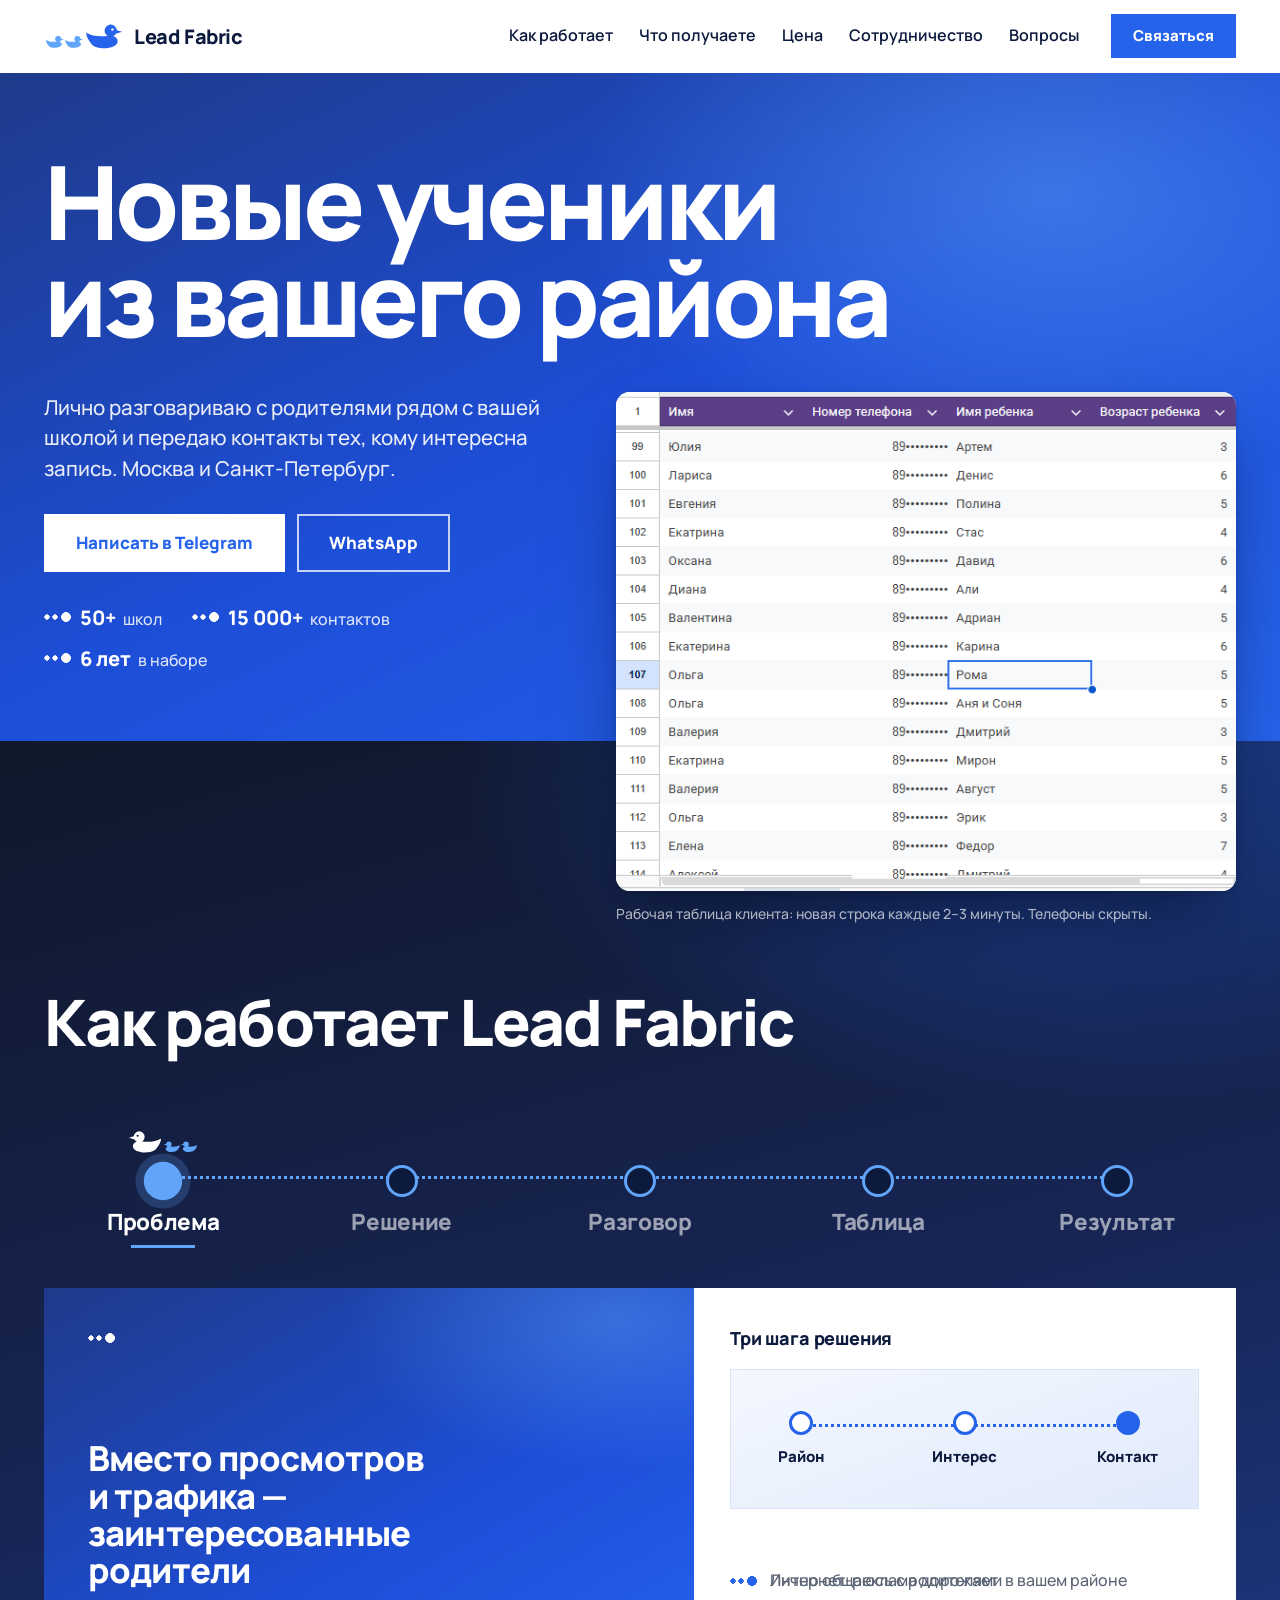
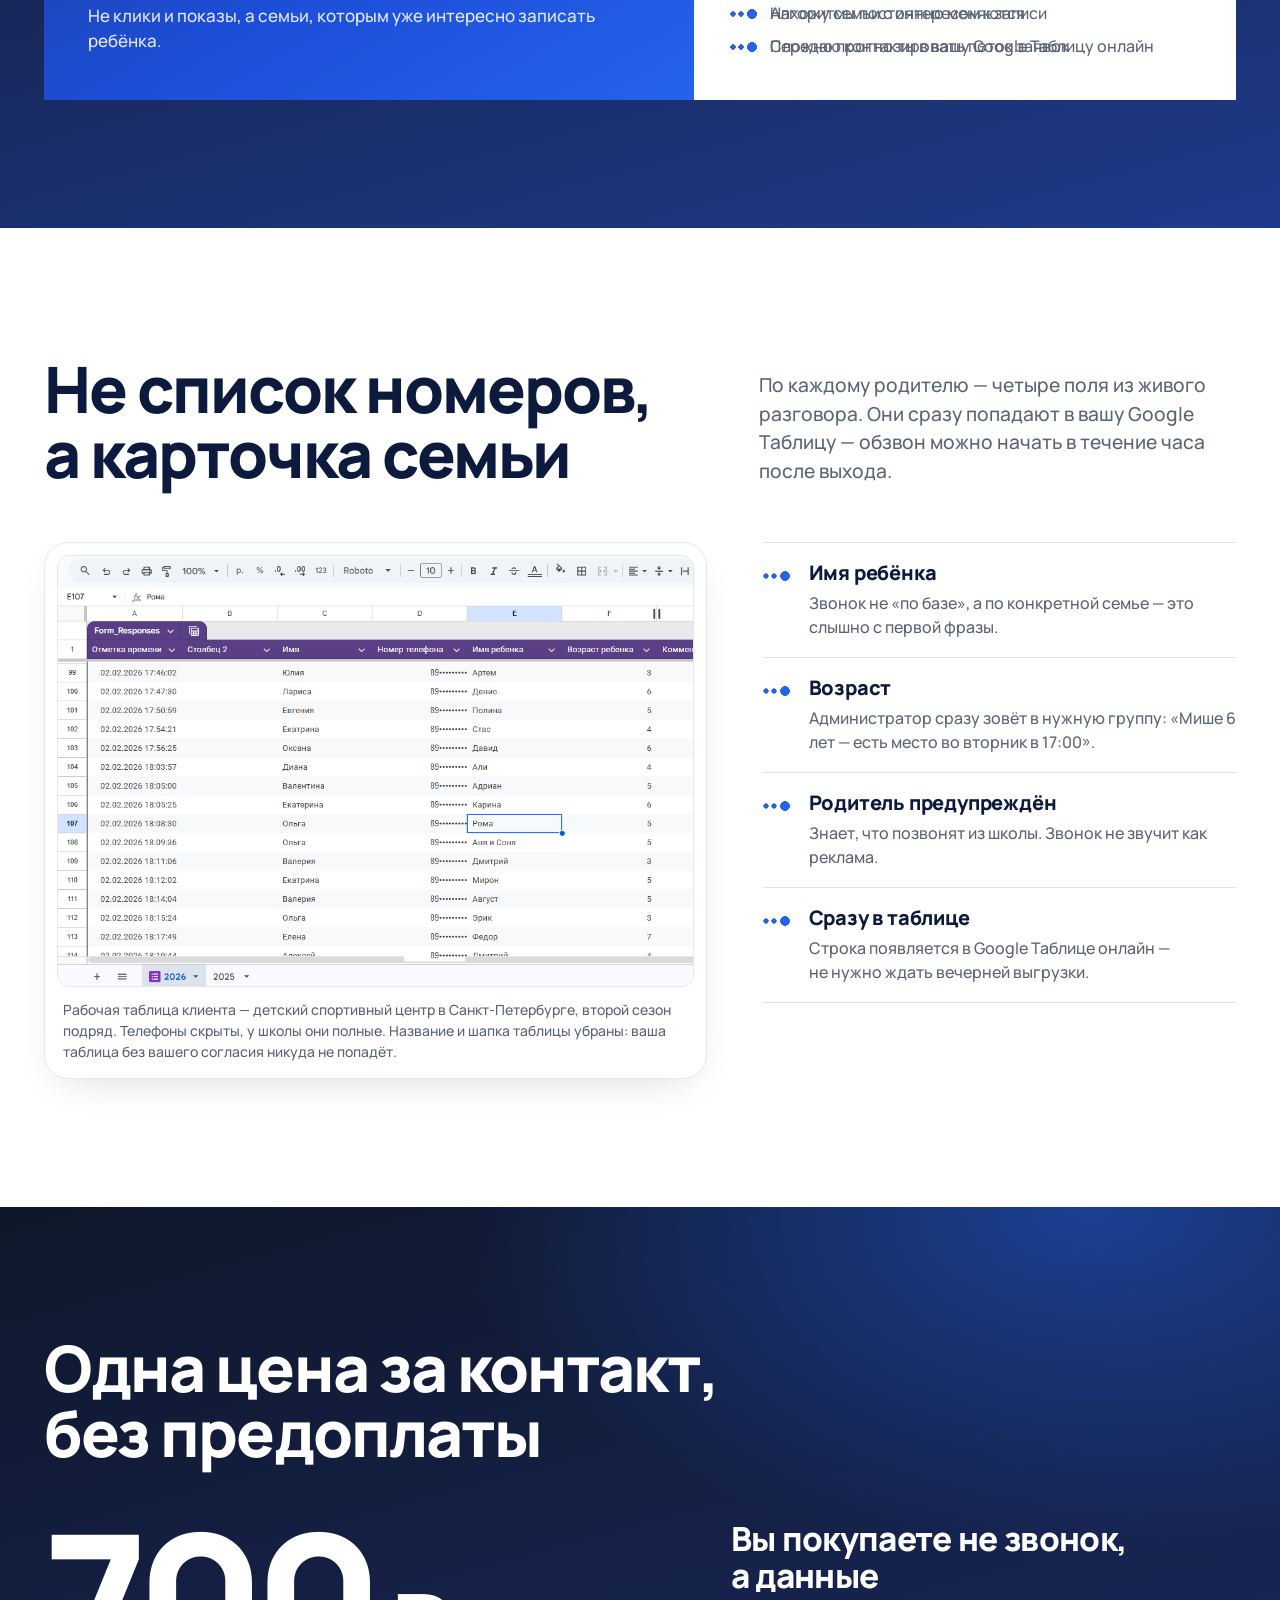
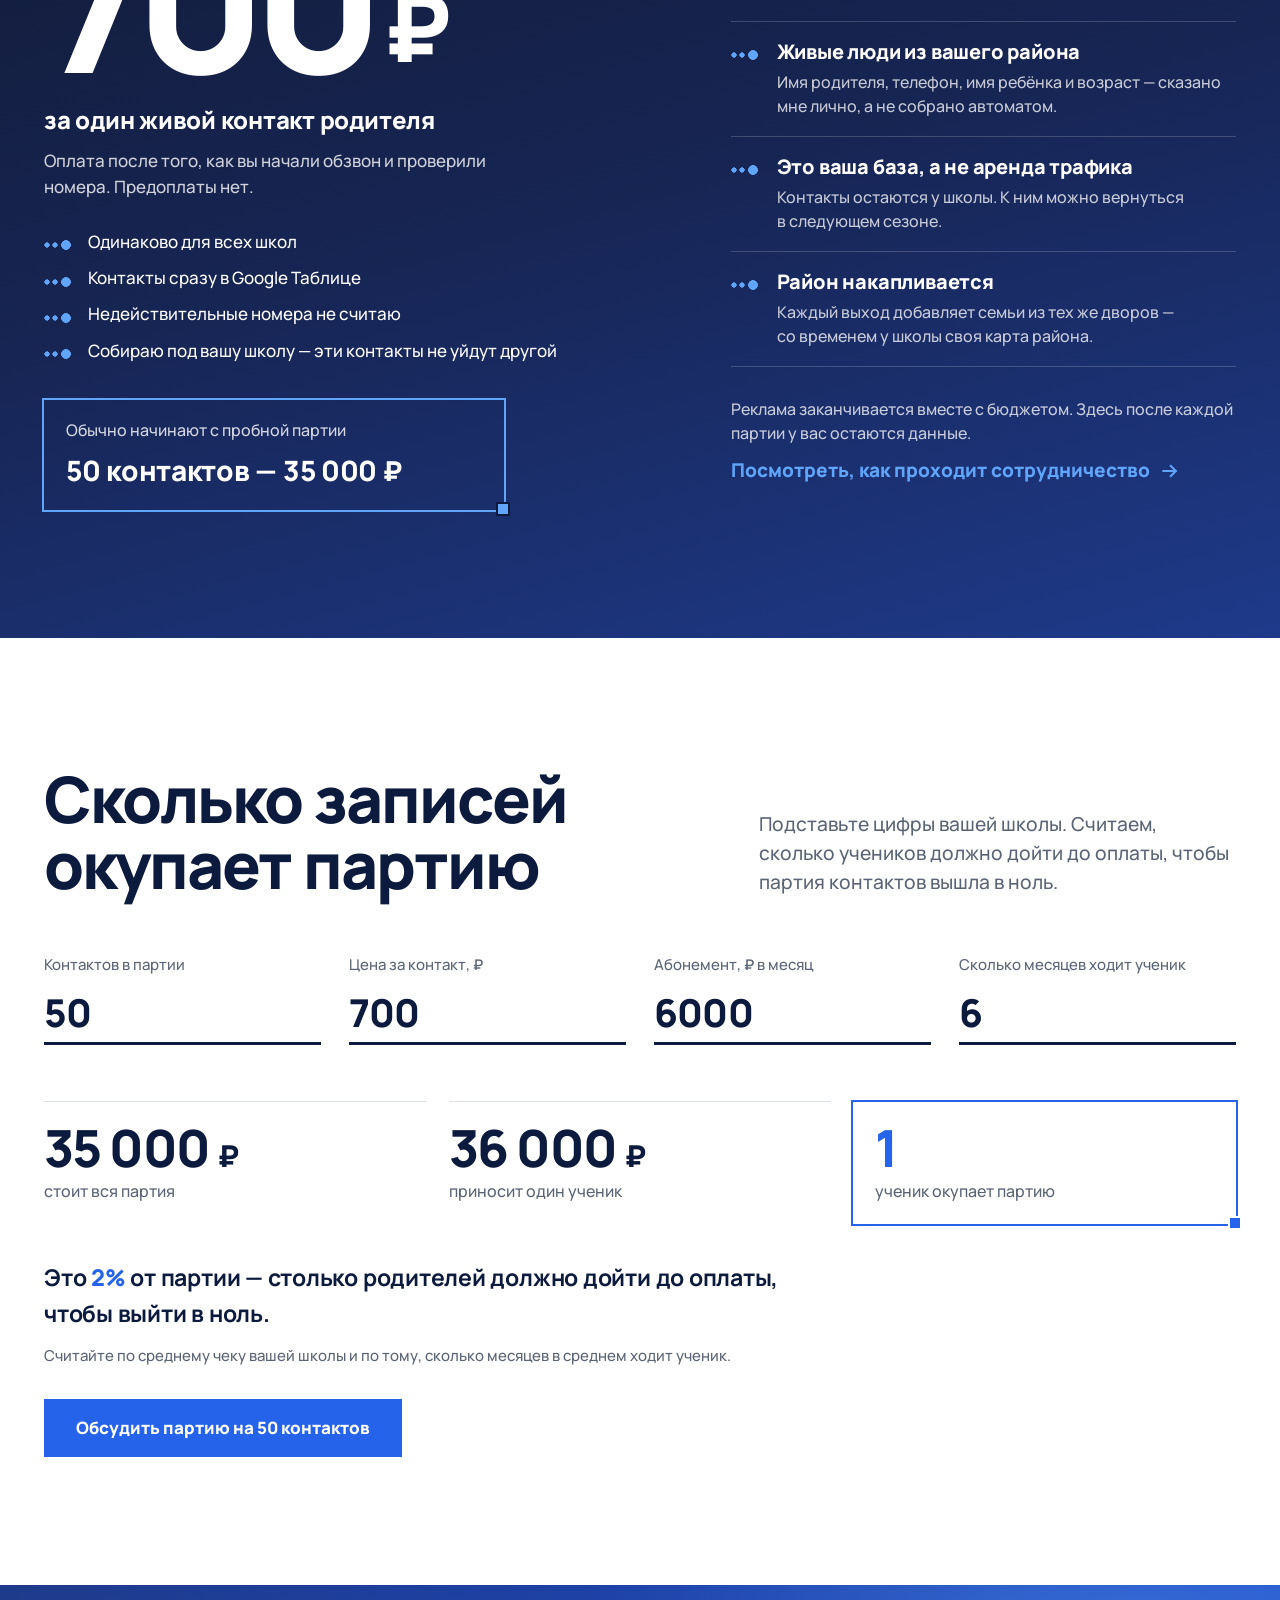
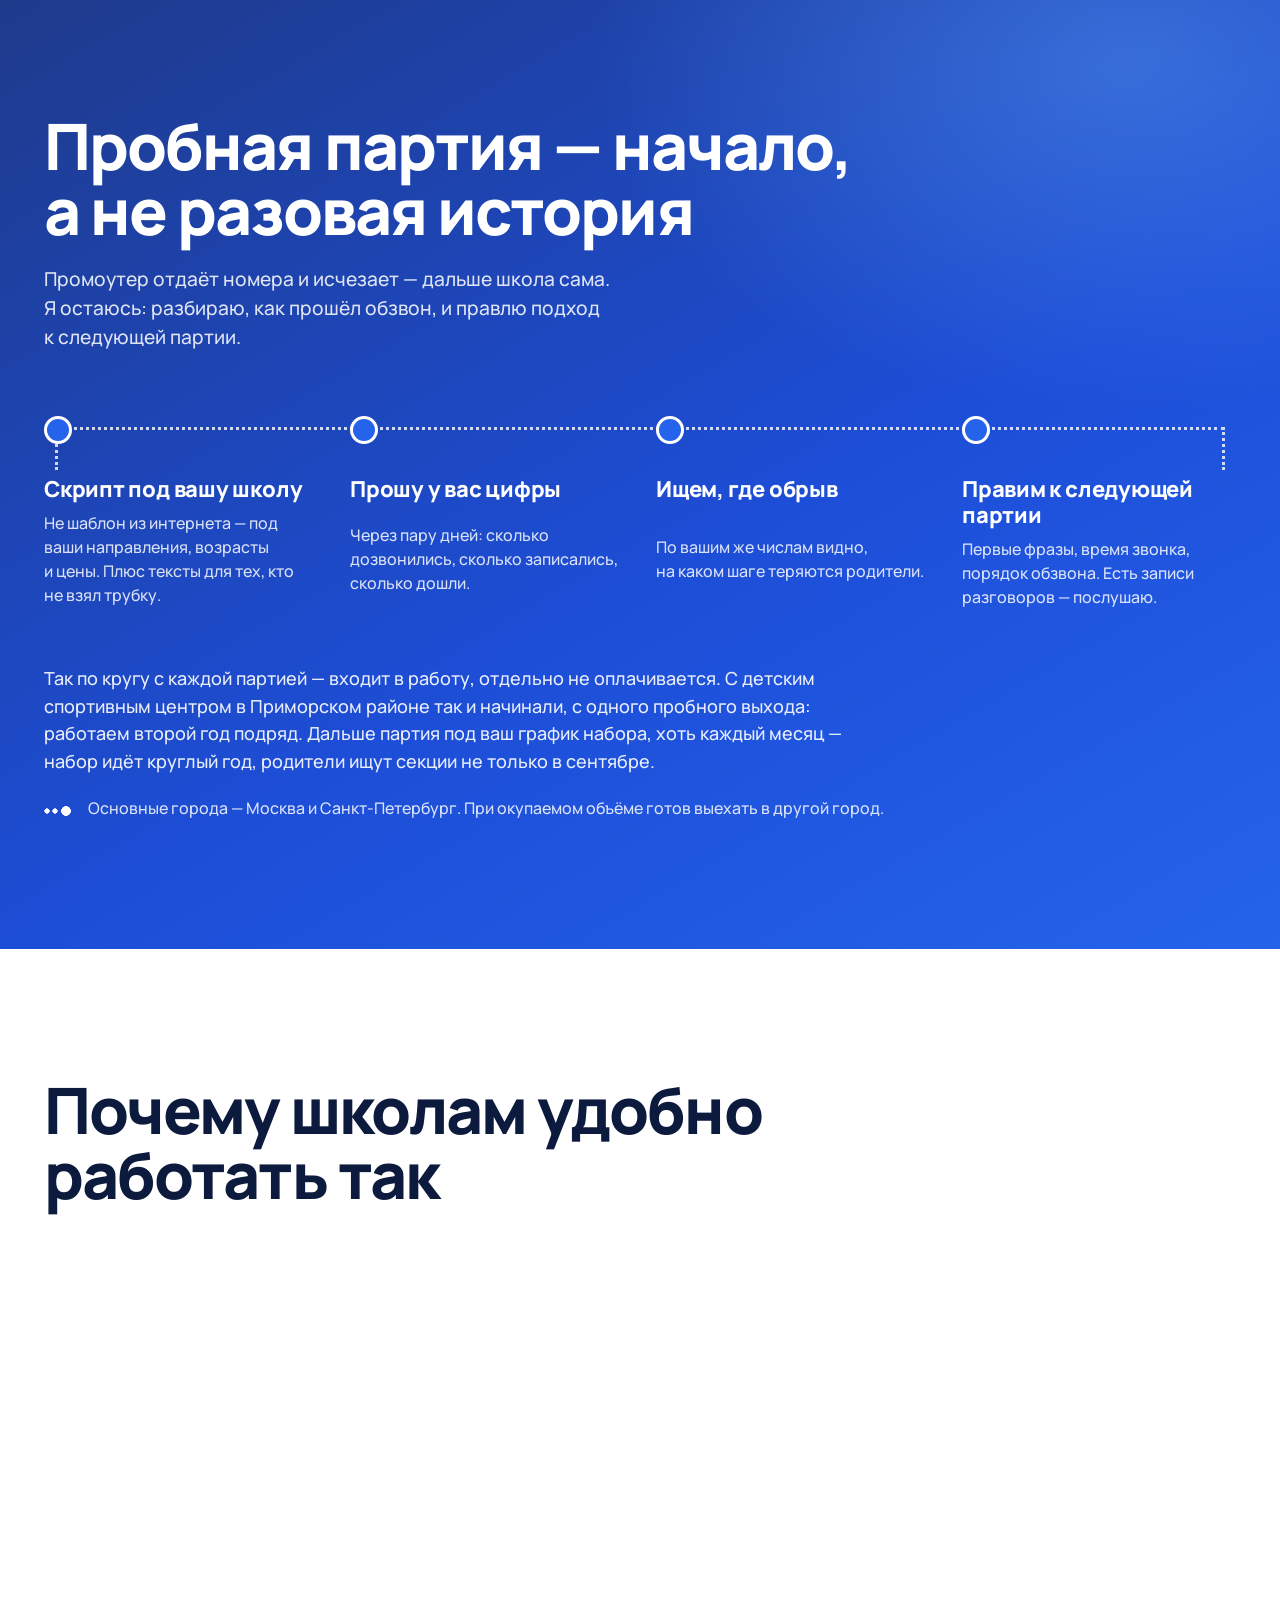
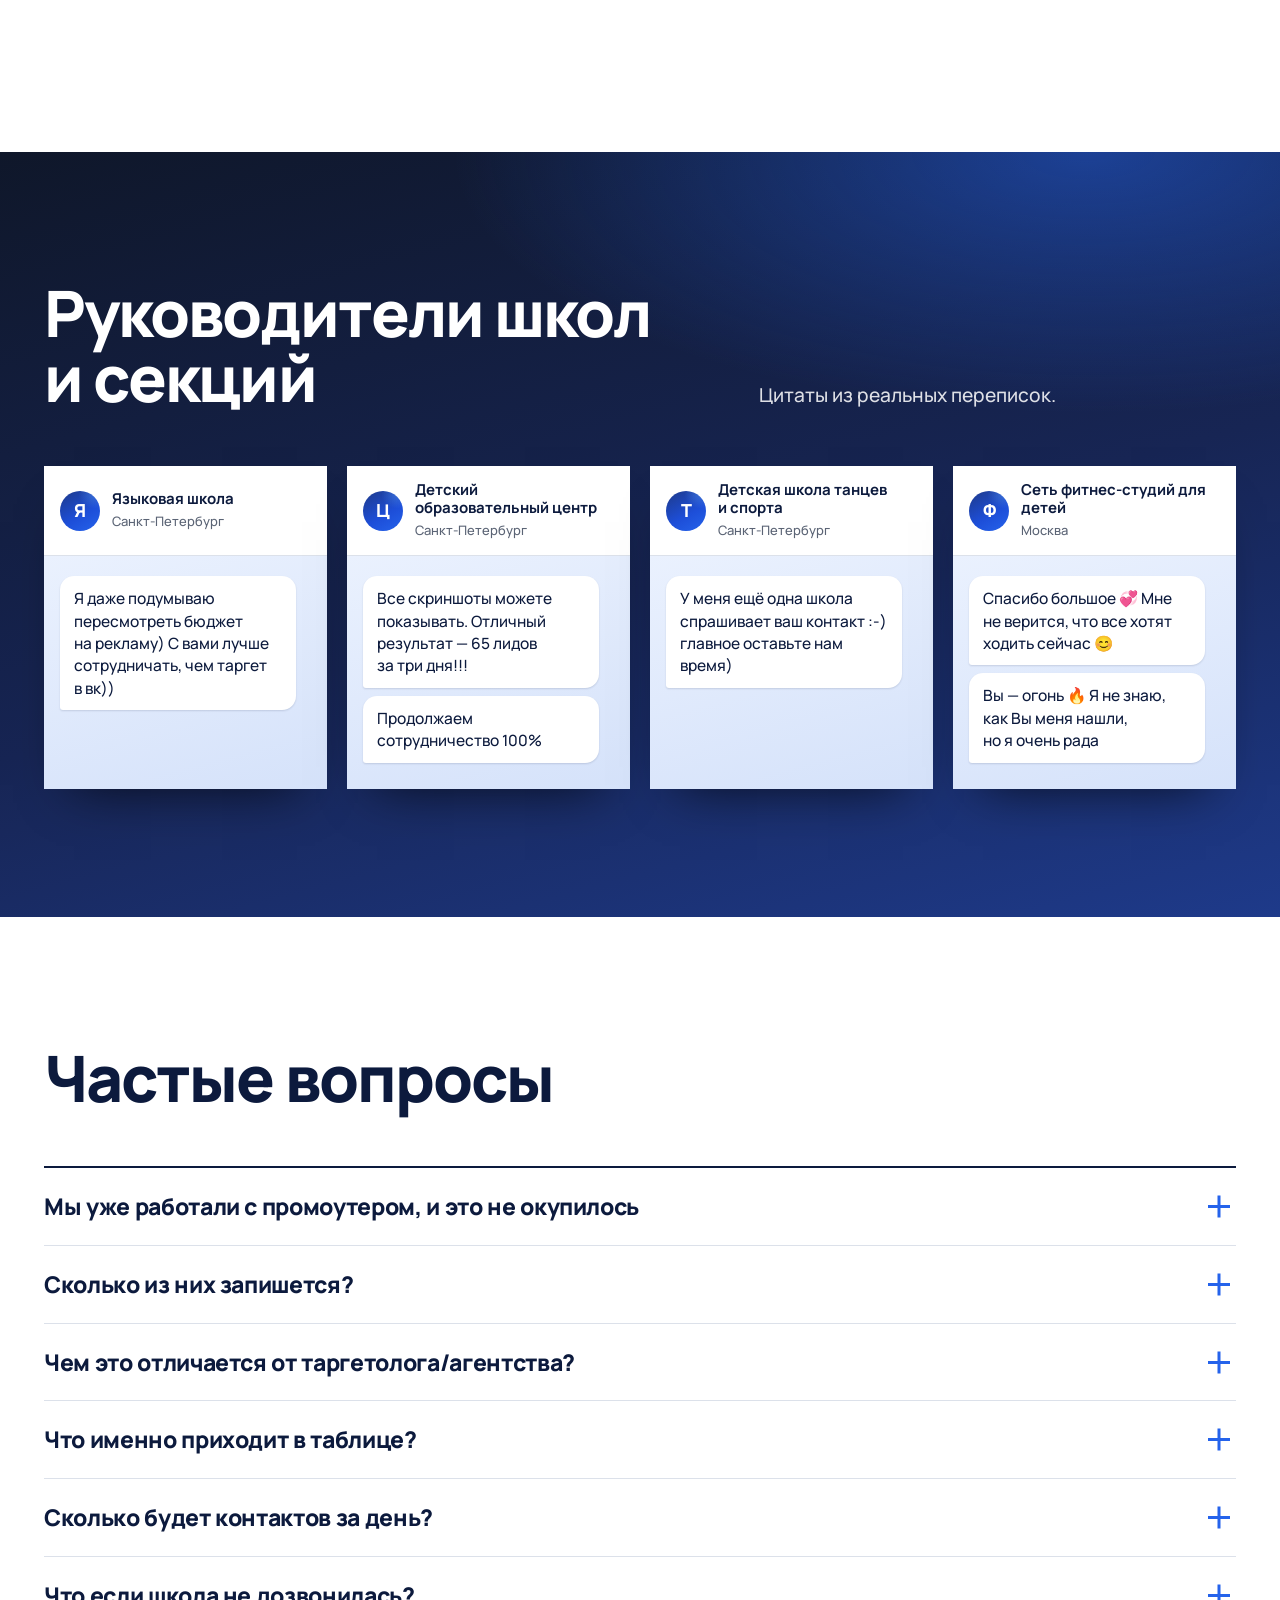
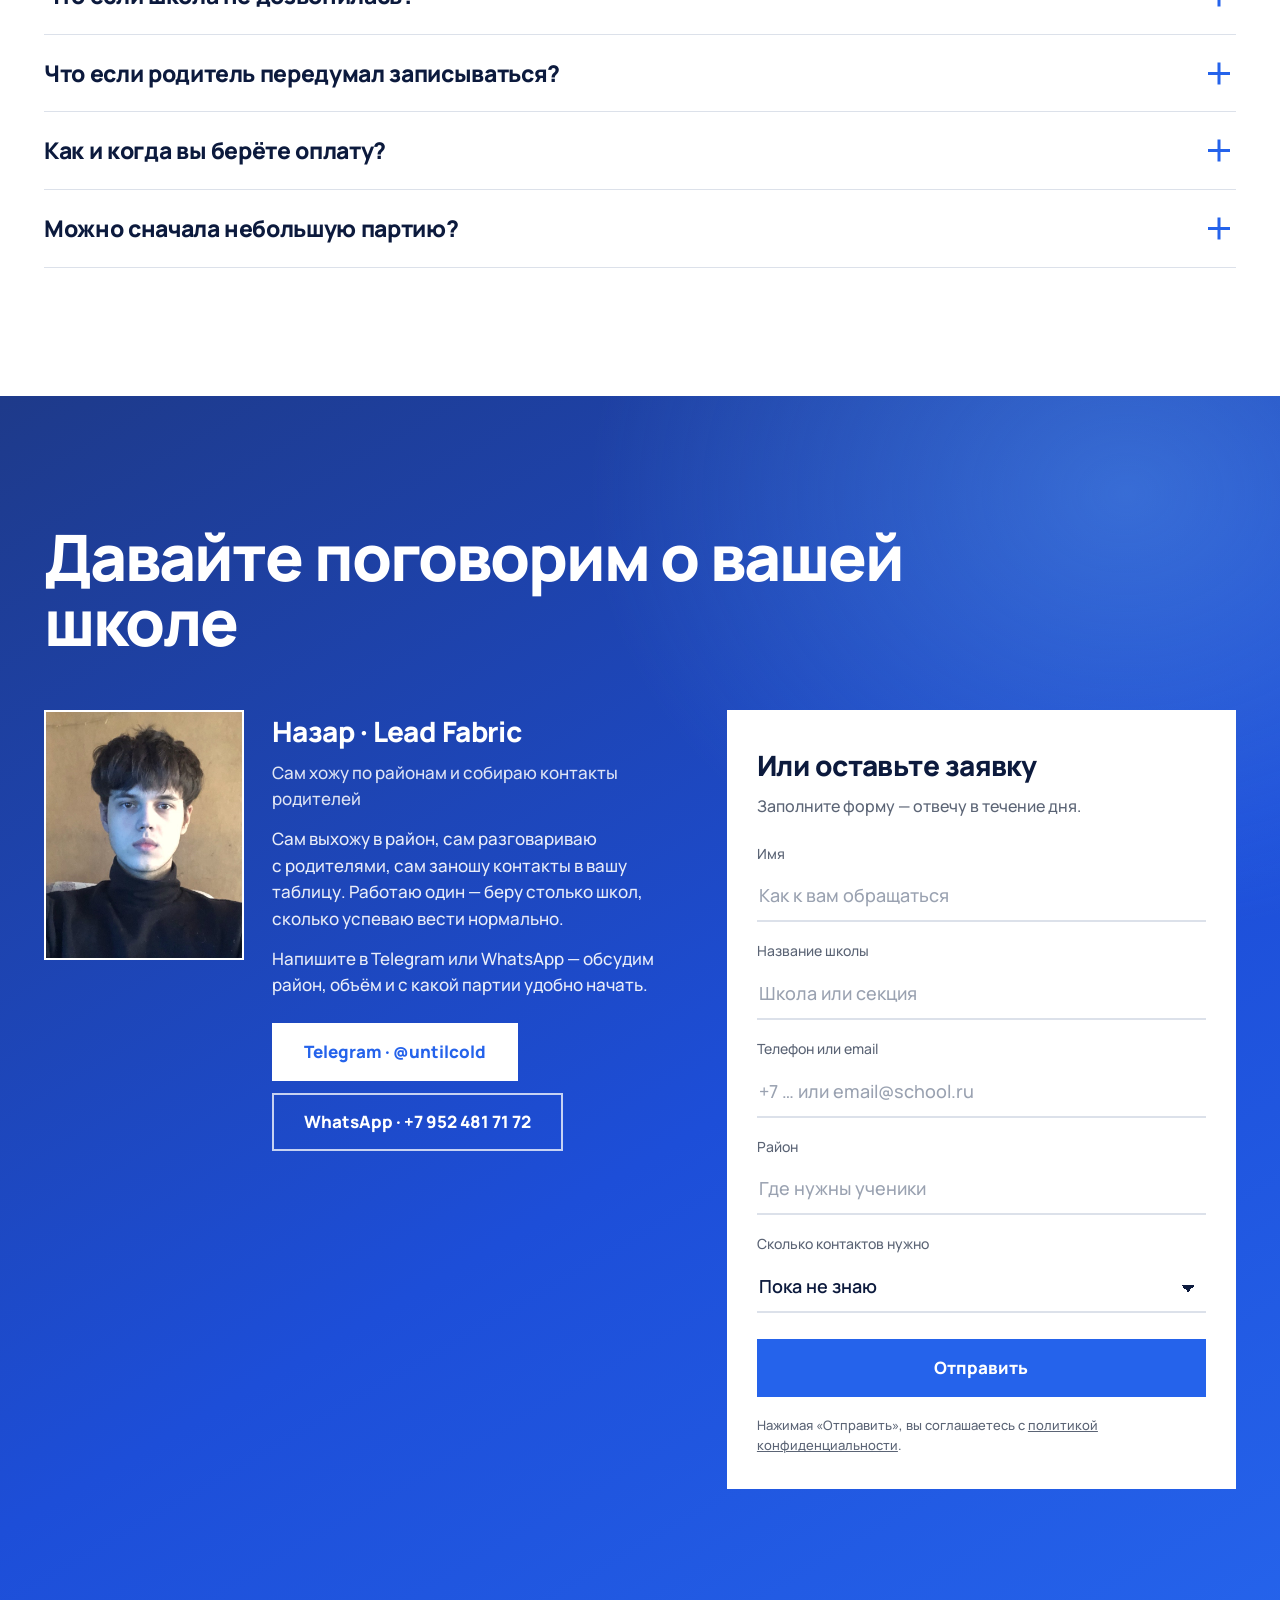
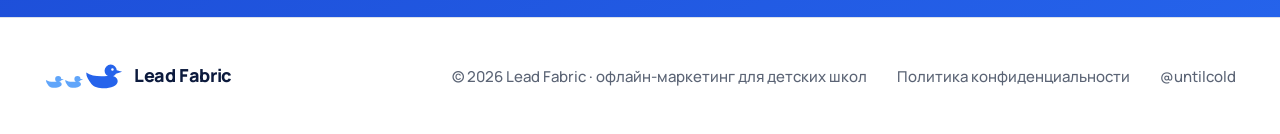
==== index.html @ a96e184e "Сайт: «Как работает» на тёмном поле, компактные карточки и калькулятор на телефоне" ====
<!DOCTYPE html>
<html lang="ru">
<head>
  <meta charset="UTF-8" />
  <meta name="viewport" content="width=device-width, initial-scale=1" />
  <title>Lead Fabric — стабильный поток новых учеников</title>
  <meta name="description" content="Лично разговариваю с родителями рядом с вашей школой и передаю контакты тех, кому интересна запись. 700 ₽ за контакт, оплата после того, как вы обзвонили. Москва и Санкт-Петербург." />
  <meta name="keywords" content="привлечение учеников, детская школа, секция, набор учеников, офлайн-маркетинг, Lead Fabric" />
  <meta name="theme-color" content="#2563EB" />

  <meta property="og:type" content="website" />
  <meta property="og:locale" content="ru_RU" />
  <meta property="og:url" content="https://lead-fabric.ru/" />
  <!-- Ссылку чаще всего вставляют в переписку, поэтому карточка превью —
       это первое, что видит школа. Она несёт цену, условие оплаты и таблицу. -->
  <meta property="og:title" content="Контакты родителей из вашего района" />
  <meta property="og:description" content="Лично разговариваю с родителями рядом с вашей школой и передаю контакты тех, кому интересна запись. 700 ₽ за контакт, оплата после того, как вы обзвонили. Москва и Санкт-Петербург." />
  <meta property="og:image" content="https://lead-fabric.ru/assets/og-card.jpg" />
  <meta property="og:image:type" content="image/jpeg" />
  <meta property="og:image:width" content="1200" />
  <meta property="og:image:height" content="630" />
  <meta property="og:image:alt" content="700 ₽ за живой контакт родителя. Оплата после проверки номеров" />
  <meta property="og:site_name" content="Lead Fabric" />
  <meta name="twitter:card" content="summary_large_image" />
  <meta name="twitter:title" content="Контакты родителей из вашего района" />
  <meta name="twitter:description" content="700 ₽ за живой контакт родителя. Оплата после того, как вы обзвонили и проверили номера." />
  <meta name="twitter:image" content="https://lead-fabric.ru/assets/og-card.jpg" />

  <link rel="canonical" href="https://lead-fabric.ru/" />
  <link rel="icon" href="favicon.svg" type="image/svg+xml" />
  <link rel="apple-touch-icon" href="favicon.svg" />
  <link rel="preload" href="fonts/manrope-cyrillic-800.woff2" as="font" type="font/woff2" crossorigin />
  <link rel="stylesheet" href="styles.css" />
  <!-- Метка «скрипты работают»: блоки прячутся до появления на экране только
       при ней. Если скрипт не загрузится, страница останется видна целиком. -->
  <script>document.documentElement.classList.add("js");</script>

  <meta name="referrer" content="strict-origin-when-cross-origin" />
  <!-- Домены Яндекса перечислены шире, чем нужно самому счётчику: карта кликов,
       карта скроллинга и вебвизор подгружают свою оболочку с yastatic.net и
       webvisor.com, и с прежним узким списком эти инструменты не открывались.
       mc.yandex.com и wss — запасной адрес счётчика и канал вебвизора: без них
       часть запросов Метрики браузер отбрасывал. -->

  <meta http-equiv="Content-Security-Policy" content="default-src 'self'; script-src 'self' 'unsafe-inline' https://mc.yandex.ru https://yastatic.net https://*.webvisor.com; connect-src 'self' https://mc.yandex.ru https://mc.yandex.com wss://mc.yandex.ru wss://mc.yandex.com https://yastatic.net https://*.webvisor.com https://formspree.io; img-src 'self' data: https://mc.yandex.ru https://mc.yandex.com https://yastatic.net https://*.webvisor.com; style-src 'self' 'unsafe-inline' https://yastatic.net; font-src 'self' data: https://yastatic.net; frame-src 'self' https://mc.yandex.ru https://mc.yandex.com https://yandex.ru https://*.webvisor.com; form-action 'self' https://formspree.io; base-uri 'self'; object-src 'none'" />

  <script type="application/ld+json">
  {
    "@context": "https://schema.org",
    "@type": "Service",
    "serviceType": "Привлечение учеников для детских школ и секций",
    "name": "Lead Fabric",
    "url": "https://lead-fabric.ru/",
    "areaServed": [
      { "@type": "City", "name": "Москва" },
      { "@type": "City", "name": "Санкт-Петербург" }
    ],
    "provider": {
      "@type": "Person",
      "name": "Назар",
      "alternateName": "Lead Fabric",
      "url": "https://lead-fabric.ru/"
    },
    "offers": {
      "@type": "Offer",
      "priceCurrency": "RUB",
      "price": "700",
      "description": "Оплата за один проверенный контакт родителя"
    }
  }
  </script>

  <!-- Яндекс.Метрика -->
  <script>
    (function (m, e, t, r, i, k, a) {
      m[i] =
        m[i] ||
        function () {
          (m[i].a = m[i].a || []).push(arguments);
        };
      m[i].l = 1 * new Date();
      for (var j = 0; j < document.scripts.length; j++) {
        if (document.scripts[j].src === r) return;
      }
      (k = e.createElement(t)),
        (a = e.getElementsByTagName(t)[0]),
        (k.async = 1),
        (k.src = r),
        a.parentNode.insertBefore(k, a);
    })(window, document, "script", "https://mc.yandex.ru/metrika/tag.js", "ym");
    ym(111234585, "init", {
      clickmap: true,
      trackLinks: true,
      accurateTrackBounce: true,
      webvisor: true,
    });
  </script>
</head>
<body>
  <noscript>
    <div>
      <img src="https://mc.yandex.ru/watch/111234585" style="position:absolute; left:-9999px" alt="" />
    </div>
  </noscript>

  <header class="top">
    <div class="wrap top-in">
      <a class="logo" href="#top">
        <img src="logo.svg" width="80" height="28" alt="" />
        Lead Fabric
      </a>
      <nav class="nav" aria-label="Основная навигация">
        <a href="#route">Как работает</a>
        <a href="#deliver">Что получаете</a>
        <a href="#price">Цена</a>
        <a href="#price" data-open-process>Сотрудничество</a>
        <a href="#faq">Вопросы</a>
      </nav>
      <a class="btn btn-sm top-cta" href="#contact">Связаться</a>
      <button class="nav-toggle" type="button" aria-label="Открыть меню" aria-expanded="false">
        <span></span><span></span>
      </button>
    </div>
  </header>

  <main id="top">
    <!-- ============ первый экран ============ -->
    <section class="hero f-blue" aria-label="Главный экран">
      <div class="wrap hero-in">
        <h1>Новые ученики из&nbsp;вашего района</h1>
        <div class="hero-copy">
          <p class="hero-lead">Лично разговариваю с&nbsp;родителями рядом с&nbsp;вашей школой и&nbsp;передаю контакты тех, кому интересна запись. Москва и&nbsp;Санкт-Петербург.</p>
          <div class="actions">
            <a class="btn btn-white" href="https://t.me/untilcold" target="_blank" rel="noopener">Написать в Telegram</a>
            <a class="btn btn-line" href="https://wa.me/79524817172" target="_blank" rel="noopener">WhatsApp</a>
          </div>
          <ul class="stats">
            <li><b>50+</b> школ</li>
            <li><b>15 000+</b> контактов</li>
            <li><b>6 лет</b> в наборе</li>
          </ul>
        </div>
        <figure class="hero-sheet">
          <div class="shot"><img src="assets/hero-tablica.png" alt="Рабочая таблица клиента: имя родителя, телефон, имя ребёнка и возраст" width="651" height="525" draggable="false" /></div>
          <figcaption>Рабочая таблица клиента: новая строка каждые <span class="nw">2–3 минуты</span>. Телефоны скрыты.</figcaption>
        </figure>
      </div>
    </section>

    <!-- ============ как работает: маршрут-вкладки ============
         Остановки маршрута — вкладки. Утка идёт к выбранной остановке,
         пройденный путь закрашивается. Пока блок на экране и его не трогали,
         остановки переключаются сами (см. script.js). -->
    <section class="sec f-ink" id="route">
      <div class="wrap">
        <h2 class="rv">Как работает Lead Fabric</h2>
        <div class="way rv" id="way" style="--i: 0">
          <div class="way-line" role="tablist" aria-label="Как работает Lead Fabric">
            <span class="way-track" aria-hidden="true"><span class="way-fill"></span></span>
            <span class="way-duck" aria-hidden="true"><img src="assets/logo-ink.svg" width="64" height="22" alt="" /></span>
            <button class="way-stop is-active" type="button" role="tab" id="way-t1" aria-controls="way-p1" aria-selected="true">Проблема<span class="way-bar" aria-hidden="true"></span></button>
            <button class="way-stop" type="button" role="tab" id="way-t2" aria-controls="way-p2" aria-selected="false" tabindex="-1">Решение<span class="way-bar" aria-hidden="true"></span></button>
            <button class="way-stop" type="button" role="tab" id="way-t3" aria-controls="way-p3" aria-selected="false" tabindex="-1">Разговор<span class="way-bar" aria-hidden="true"></span></button>
            <button class="way-stop" type="button" role="tab" id="way-t4" aria-controls="way-p4" aria-selected="false" tabindex="-1">Таблица<span class="way-bar" aria-hidden="true"></span></button>
            <button class="way-stop" type="button" role="tab" id="way-t5" aria-controls="way-p5" aria-selected="false" tabindex="-1">Результат<span class="way-bar" aria-hidden="true"></span></button>
          </div>

          <div class="way-panels">
            <article class="way-panel is-active" role="tabpanel" id="way-p1" aria-labelledby="way-t1">
              <div class="way-card">
                <h3>Каждая школа сталкивается с&nbsp;одной проблемой</h3>
                <p>Нужен дополнительный, стабильный источник новых учеников — не&nbsp;только интернет-реклама.</p>
              </div>
              <div class="way-vis">
                <p class="way-vis-title">Что мешает набору</p>
                <div class="mock mock--bars" aria-hidden="true">
                  <span class="mock-tag">цена рекламы ↑</span>
                  <i style="--h: 30%; --k: 0"></i><i style="--h: 48%; --k: 1"></i><i style="--h: 68%; --k: 2"></i><i class="up" style="--h: 96%; --k: 3"></i>
                </div>
                <ul class="way-list">
                  <li>Интернет-реклама дорожает</li>
                  <li>Алгоритмы постоянно меняются</li>
                  <li>Сложно прогнозировать поток заявок</li>
                </ul>
              </div>
            </article>

            <article class="way-panel" role="tabpanel" id="way-p2" aria-labelledby="way-t2">
              <div class="way-card">
                <h3>Вместо просмотров и&nbsp;трафика — заинтересованные родители</h3>
                <p>Не&nbsp;клики и&nbsp;показы, а&nbsp;семьи, которым уже интересно записать ребёнка.</p>
              </div>
              <div class="way-vis">
                <p class="way-vis-title">Три шага решения</p>
                <div class="mock mock--path" aria-hidden="true"><span style="--k: 0">Район</span><span style="--k: 1">Интерес</span><span class="end" style="--k: 2">Контакт</span></div>
                <ul class="way-list">
                  <li>Лично общаюсь с&nbsp;родителями в&nbsp;вашем районе</li>
                  <li>Нахожу семьи с&nbsp;интересом к&nbsp;записи</li>
                  <li>Передаю контакты в&nbsp;вашу Google Таблицу онлайн</li>
                </ul>
              </div>
            </article>

            <article class="way-panel" role="tabpanel" id="way-p3" aria-labelledby="way-t3">
              <div class="way-card">
                <h3>Личный разговор с&nbsp;родителем рядом со&nbsp;школой</h3>
                <p>Выхожу туда, где живут ваши будущие ученики: дворы, парки, дорога из&nbsp;садов и&nbsp;школ.</p>
              </div>
              <div class="way-vis">
                <p class="way-vis-title">Как это звучит</p>
                <div class="mock mock--chat" aria-hidden="true"><b>Ищете секцию рядом?</b><b>Да, для сына 6 лет</b></div>
                <ul class="way-list">
                  <li>Говорю с&nbsp;родителем лично, а&nbsp;не&nbsp;раздаю листовки</li>
                  <li>Контакт беру только при реальном интересе к&nbsp;записи</li>
                  <li>Родитель знает, что позвонят из&nbsp;школы</li>
                </ul>
              </div>
            </article>

            <article class="way-panel" role="tabpanel" id="way-p4" aria-labelledby="way-t4">
              <div class="way-card">
                <h3>Передача контактов школе</h3>
                <p>Контакты появляются в&nbsp;вашей Google Таблице сразу — обзвон можно начать в&nbsp;течение часа.</p>
              </div>
              <div class="way-vis">
                <p class="way-vis-title">Что вы получаете</p>
                <div class="mock mock--table" aria-hidden="true">
                  <span class="mock-row mock-head"><b>Имя</b><b>Ребёнок · возраст</b></span>
                  <span class="mock-row" style="--k: 0"><b>Анна</b><span>Миша · 6</span></span>
                  <span class="mock-row" style="--k: 1"><b>Мария</b><span>Соня · 4</span></span>
                  <span class="mock-row mock-new" style="--k: 2"><b>Ольга</b><span>Артём · 8</span></span>
                </div>
                <ul class="way-list">
                  <li>Строка в&nbsp;Google Таблице онлайн</li>
                  <li>Имя ребёнка и&nbsp;возраст</li>
                  <li>Инструкции для администратора</li>
                </ul>
              </div>
            </article>

            <article class="way-panel" role="tabpanel" id="way-p5" aria-labelledby="way-t5">
              <div class="way-card">
                <h3>Обзвон, пробное, абонемент</h3>
                <p>Контакты уже в&nbsp;таблице — школа звонит, приглашает на&nbsp;пробное и&nbsp;закрывает в&nbsp;абонемент.</p>
              </div>
              <div class="way-vis">
                <p class="way-vis-title">Цепочка результата</p>
                <div class="mock mock--path" aria-hidden="true"><span style="--k: 0">Звонок</span><span style="--k: 1">Пробное</span><span class="end" style="--k: 2">Абонемент</span></div>
                <ul class="way-list">
                  <li>Звонок в&nbsp;течение часа</li>
                  <li>Пробное занятие</li>
                  <li>Оплата за&nbsp;контакт после проверки</li>
                </ul>
              </div>
            </article>
          </div>
        </div>
      </div>
    </section>

    <!-- ============ что получаете ============ -->
    <section class="sec" id="deliver">
      <div class="wrap">
        <div class="head-row rv">
          <h2>Не список номеров, а&nbsp;карточка семьи</h2>
          <p class="lead">По каждому родителю — четыре поля из&nbsp;живого разговора. Они сразу попадают в&nbsp;вашу Google Таблицу — обзвон можно начать в&nbsp;течение часа после выхода.</p>
        </div>
        <div class="deliver">
          <figure class="sheet rv">
            <div class="shot">
              <picture>
                <source media="(max-width: 620px)" srcset="assets/tablica-klienta-mob.png" width="651" height="606" />
                <img src="assets/tablica-klienta.png" alt="Google Таблица клиента: имя родителя, телефон, имя ребёнка и возраст по каждой строке" width="1010" height="684" loading="lazy" decoding="async" draggable="false" />
              </picture>
            </div>
            <figcaption>Рабочая таблица клиента — детский спортивный центр в&nbsp;Санкт-Петербурге, второй сезон подряд. Телефоны скрыты, у&nbsp;школы они полные. Название и&nbsp;шапка таблицы убраны: ваша таблица без вашего согласия никуда не&nbsp;попадёт.</figcaption>
          </figure>
          <ul class="fields">
            <li class="rv"><strong>Имя ребёнка</strong><span>Звонок не&nbsp;«по базе», а&nbsp;по&nbsp;конкретной семье — это слышно с&nbsp;первой фразы.</span></li>
            <li class="rv" style="--d: .08s"><strong>Возраст</strong><span>Администратор сразу зовёт в&nbsp;нужную группу: «Мише 6 лет — есть место во&nbsp;вторник в&nbsp;17:00».</span></li>
            <li class="rv" style="--d: .16s"><strong>Родитель предупреждён</strong><span>Знает, что позвонят из&nbsp;школы. Звонок не&nbsp;звучит как реклама.</span></li>
            <li class="rv" style="--d: .24s"><strong>Сразу в таблице</strong><span>Строка появляется в&nbsp;Google Таблице онлайн — не&nbsp;нужно ждать вечерней выгрузки.</span></li>
          </ul>
        </div>
      </div>
    </section>

    <!-- ============ цена ============ -->
    <section class="sec f-ink" id="price">
      <div class="wrap">
        <h2 class="rv">Одна цена за&nbsp;контакт, без&nbsp;предоплаты</h2>
        <div class="price">
          <div class="price-main rv">
            <p class="price-big">700<span class="rub">₽</span></p>
            <p class="price-for">за один живой контакт родителя</p>
            <p class="price-note">Оплата после того, как вы начали обзвон и&nbsp;проверили номера. Предоплаты нет.</p>
            <ul class="checks">
              <li>Одинаково для всех школ</li>
              <li>Контакты сразу в&nbsp;Google Таблице</li>
              <li>Недействительные номера не&nbsp;считаю</li>
              <li>Собираю под вашу школу — эти контакты не&nbsp;уйдут другой</li>
            </ul>
            <p class="trial sel">Обычно начинают с&nbsp;пробной партии<strong>50 контактов — 35&nbsp;000&nbsp;<span class="rub">₽</span></strong></p>
          </div>

          <div class="price-data rv" style="--d: .12s">
            <h3>Вы покупаете не&nbsp;звонок, а&nbsp;данные</h3>
            <ul class="data">
              <li><strong>Живые люди из&nbsp;вашего района</strong><span>Имя родителя, телефон, имя ребёнка и&nbsp;возраст — сказано мне лично, а&nbsp;не&nbsp;собрано автоматом.</span></li>
              <li><strong>Это ваша база, а&nbsp;не&nbsp;аренда трафика</strong><span>Контакты остаются у&nbsp;школы. К&nbsp;ним можно вернуться в&nbsp;следующем сезоне.</span></li>
              <li><strong>Район накапливается</strong><span>Каждый выход добавляет семьи из&nbsp;тех&nbsp;же дворов — со&nbsp;временем у&nbsp;школы своя карта района.</span></li>
            </ul>
            <button class="proc-open" type="button" id="process-open" aria-expanded="false" aria-controls="process-pop">
              <span class="proc-note">Реклама заканчивается вместе с&nbsp;бюджетом. Здесь после каждой партии у&nbsp;вас остаются данные.</span>
              <span class="proc-link">Посмотреть, как проходит сотрудничество<svg viewBox="0 0 24 24" width="20" height="20" fill="none" stroke="currentColor" stroke-width="2.4" stroke-linecap="square" aria-hidden="true"><path d="M4 12h15M13 6l6 6-6 6"/></svg></span>
            </button>

            <div class="process-pop" id="process-pop" hidden>
              <button class="process-pop-close" type="button" aria-label="Закрыть"><span></span><span></span></button>
              <h3 class="process-pop-title">Как проходит работа</h3>
              <ol class="steps">
                <li>Созваниваемся и&nbsp;обсуждаем ваши потребности</li>
                <li>Определяем район, возраст и&nbsp;профиль учеников</li>
                <li>Я начинаю искать родителей в&nbsp;вашем районе</li>
                <li>Контакты сразу попадают в&nbsp;вашу Google Таблицу — обзвон можно начать в&nbsp;течение часа</li>
                <li>Вы проверяете результаты и&nbsp;платите за&nbsp;контакты</li>
              </ol>
            </div>
          </div>
        </div>
      </div>
    </section>

    <!-- ============ калькулятор ============ -->
    <section class="sec" id="calc-sec">
      <div class="wrap">
        <div class="calc" id="calc">
          <div class="head-row rv">
            <h2 class="calc-title">Сколько записей окупает партию</h2>
            <p class="lead">Подставьте цифры вашей школы. Считаем, сколько учеников должно дойти до&nbsp;оплаты, чтобы партия контактов вышла в&nbsp;ноль.</p>
          </div>

          <div class="calc-fields rv">
            <label class="calc-field">
              <span>Контактов в&nbsp;партии</span>
              <input type="number" id="calc-contacts" value="50" min="1" step="5" inputmode="numeric" />
            </label>
            <label class="calc-field">
              <span>Цена за&nbsp;контакт, ₽</span>
              <input type="number" id="calc-price" value="700" min="1" step="50" inputmode="numeric" />
            </label>
            <label class="calc-field">
              <span>Абонемент, ₽ в&nbsp;месяц</span>
              <input type="number" id="calc-fee" value="6000" min="1" step="500" inputmode="numeric" />
            </label>
            <label class="calc-field">
              <span>Сколько месяцев ходит ученик</span>
              <input type="number" id="calc-months" value="6" min="1" step="1" inputmode="numeric" />
            </label>
          </div>

          <div class="calc-out rv">
            <div class="calc-stat">
              <span class="calc-value" id="calc-cost">35 000 <span class="rub">₽</span></span>
              <span class="calc-label">стоит вся партия</span>
            </div>
            <div class="calc-stat">
              <span class="calc-value" id="calc-student">36 000 <span class="rub">₽</span></span>
              <span class="calc-label">приносит один ученик</span>
            </div>
            <div class="calc-stat calc-stat--be sel">
              <span class="calc-value" id="calc-be">1</span>
              <span class="calc-label" id="calc-be-label">ученик окупает партию</span>
            </div>
          </div>

          <p class="calc-share">Это <b id="calc-percent">2%</b> от&nbsp;партии — столько родителей должно дойти до&nbsp;оплаты, чтобы выйти в&nbsp;ноль.</p>
          <p class="calc-note">Считайте по&nbsp;среднему чеку вашей школы и&nbsp;по&nbsp;тому, сколько месяцев в&nbsp;среднем ходит ученик.</p>

          <a class="btn calc-cta" id="calc-cta" href="https://t.me/untilcold" target="_blank" rel="noopener">Обсудить партию на&nbsp;50 контактов</a>
        </div>
      </div>
    </section>

    <!-- ============ после передачи ============ -->
    <section class="sec f-blue" id="ongoing" aria-label="Постоянное сотрудничество">
      <div class="wrap">
        <h2 class="rv">Пробная партия — начало, а&nbsp;не&nbsp;разовая история</h2>
        <p class="lead rv">Промоутер отдаёт номера и&nbsp;исчезает — дальше школа сама. Я&nbsp;остаюсь: разбираю, как прошёл обзвон, и&nbsp;правлю подход к&nbsp;следующей партии.</p>
        <ol class="loop">
          <li class="rv"><strong>Скрипт под вашу школу</strong><span>Не&nbsp;шаблон из&nbsp;интернета — под ваши направления, возрасты и&nbsp;цены. Плюс тексты для тех, кто не&nbsp;взял трубку.</span></li>
          <li class="rv" style="--d: .1s"><strong>Прошу у&nbsp;вас цифры</strong><span>Через пару дней: сколько дозвонились, сколько записались, сколько дошли.</span></li>
          <li class="rv" style="--d: .2s"><strong>Ищем, где обрыв</strong><span>По&nbsp;вашим&nbsp;же числам видно, на&nbsp;каком шаге теряются родители.</span></li>
          <li class="rv" style="--d: .3s"><strong>Правим к&nbsp;следующей партии</strong><span>Первые фразы, время звонка, порядок обзвона. Есть записи разговоров — послушаю.</span></li>
        </ol>
        <p class="ongoing-text rv">Так по&nbsp;кругу с&nbsp;каждой партией — входит в&nbsp;работу, отдельно не&nbsp;оплачивается. С&nbsp;детским спортивным центром в&nbsp;Приморском районе так и&nbsp;начинали, с&nbsp;одного пробного выхода: работаем второй год подряд. Дальше партия под ваш график набора, хоть каждый месяц — набор идёт круглый год, родители ищут секции не&nbsp;только в&nbsp;сентябре.</p>
        <p class="geo">Основные города — Москва и&nbsp;Санкт-Петербург. При окупаемом объёме готов выехать в&nbsp;другой город.</p>
      </div>
    </section>

    <!-- ============ почему удобно: карточки-перевёртыши ============
         С мышью карточка поворачивается при наведении, на телефоне — по нажатию. -->
    <section class="sec" id="benefits">
      <div class="wrap">
        <h2 class="rv">Почему школам удобно работать так</h2>
        <div class="flips" id="flips">
          <button type="button" class="flip" aria-pressed="false">
            <span class="flip-in">
              <span class="flip-face flip-front" aria-hidden="true">
                <span class="flip-art">
                  <svg viewBox="0 0 200 200" width="200" height="200" fill="none">
                    <defs>
                      <linearGradient id="art1a" x1="24" y1="104" x2="176" y2="176" gradientUnits="userSpaceOnUse"><stop stop-color="#3b82f6"/><stop offset="1" stop-color="#1e3a8a"/></linearGradient>
                      <linearGradient id="art1b" x1="30" y1="88" x2="170" y2="156" gradientUnits="userSpaceOnUse"><stop stop-color="#e0edff"/><stop offset="1" stop-color="#93c5fd"/></linearGradient>
                      <linearGradient id="art1c" x1="80" y1="18" x2="124" y2="94" gradientUnits="userSpaceOnUse"><stop stop-color="#3b82f6"/><stop offset="1" stop-color="#1d4ed8"/></linearGradient>
                    </defs>
                    <ellipse cx="100" cy="176" rx="58" ry="10" fill="#1e3a8a" opacity=".16"/>
                    <path d="M100 104 176 140 100 176 24 140z" fill="url(#art1a)"/>
                    <path d="M100 92 176 128 100 164 24 128z" fill="url(#art1b)"/>
                    <path d="M62 128 100 147 138 128" stroke="#1d4ed8" stroke-width="3.5" stroke-linecap="round" opacity=".5"/>
                    <path d="M100 109v38" stroke="#1d4ed8" stroke-width="3.5" stroke-linecap="round" opacity=".32"/>
                    <path d="M72 122 86 115l9 4-14 7z" fill="#2563eb" opacity=".38"/>
                    <path d="M114 119 128 112l9 4-14 7z" fill="#2563eb" opacity=".38"/>
                    <path d="M100 20c-17 0-31 13.4-31 30 0 21.4 31 49 31 49s31-27.6 31-49c0-16.6-14-30-31-30z" fill="url(#art1c)"/>
                    <circle cx="100" cy="49" r="11" fill="#eff6ff"/>
                  </svg>
                </span>
                <span class="flip-cap">Родители из&nbsp;вашего района</span>
              </span>
              <span class="flip-face flip-back">
                <span class="flip-title">Родители из&nbsp;вашего района</span>
                <span class="flip-text">Семьи живут рядом со&nbsp;школой — дорога не&nbsp;мешает ходить весь сезон.</span>
              </span>
            </span>
          </button>

          <button type="button" class="flip" aria-pressed="false">
            <span class="flip-in">
              <span class="flip-face flip-front" aria-hidden="true">
                <span class="flip-art">
                  <svg viewBox="0 0 200 200" width="200" height="200" fill="none">
                    <defs>
                      <linearGradient id="art2a" x1="38" y1="138" x2="162" y2="186" gradientUnits="userSpaceOnUse"><stop stop-color="#3b82f6"/><stop offset="1" stop-color="#1e3a8a"/></linearGradient>
                      <linearGradient id="art2b" x1="38" y1="128" x2="162" y2="176" gradientUnits="userSpaceOnUse"><stop stop-color="#e0edff"/><stop offset="1" stop-color="#93c5fd"/></linearGradient>
                      <linearGradient id="art2c" x1="46" y1="42" x2="112" y2="128" gradientUnits="userSpaceOnUse"><stop stop-color="#3b82f6"/><stop offset="1" stop-color="#1d4ed8"/></linearGradient>
                    </defs>
                    <ellipse cx="100" cy="180" rx="56" ry="9" fill="#1e3a8a" opacity=".16"/>
                    <path d="M100 138 162 166 100 186 38 166z" fill="url(#art2a)"/>
                    <path d="M100 128 162 156 100 176 38 156z" fill="url(#art2b)"/>
                    <circle cx="128" cy="86" r="16" fill="#60a5fa"/>
                    <path d="M102 128c2-14 12-22 26-22s24 8 26 22z" fill="#60a5fa"/>
                    <circle cx="74" cy="70" r="21" fill="url(#art2c)"/>
                    <path d="M40 128c3-19 16-30 34-30s31 11 34 30z" fill="url(#art2c)"/>
                    <circle cx="150" cy="50" r="22" fill="#1d4ed8"/>
                    <path d="M140 50l7 8 14-16" stroke="#ffffff" stroke-width="4.2" stroke-linecap="round" stroke-linejoin="round"/>
                  </svg>
                </span>
                <span class="flip-cap">Набор идёт круглый год</span>
              </span>
              <span class="flip-face flip-back">
                <span class="flip-title">Набор идёт круглый год</span>
                <span class="flip-text">Родители ищут секции не&nbsp;только в&nbsp;сентябре — выхожу в&nbsp;любой месяц.</span>
              </span>
            </span>
          </button>

          <button type="button" class="flip" aria-pressed="false">
            <span class="flip-in">
              <span class="flip-face flip-front" aria-hidden="true">
                <span class="flip-art">
                  <svg viewBox="0 0 200 200" width="200" height="200" fill="none">
                    <defs>
                      <linearGradient id="art3a" x1="36" y1="52" x2="164" y2="164" gradientUnits="userSpaceOnUse"><stop stop-color="#e0edff"/><stop offset="1" stop-color="#93c5fd"/></linearGradient>
                      <linearGradient id="art3b" x1="46" y1="34" x2="154" y2="70" gradientUnits="userSpaceOnUse"><stop stop-color="#3b82f6"/><stop offset="1" stop-color="#1d4ed8"/></linearGradient>
                    </defs>
                    <ellipse cx="100" cy="180" rx="54" ry="9" fill="#1e3a8a" opacity=".16"/>
                    <rect x="40" y="42" width="120" height="124" rx="16" fill="#2563eb" opacity=".3"/>
                    <rect x="34" y="32" width="120" height="124" rx="16" fill="url(#art3a)"/>
                    <path d="M34 48a16 16 0 0 1 16-16h88a16 16 0 0 1 16 16v14H34z" fill="url(#art3b)"/>
                    <circle cx="48" cy="47" r="4" fill="#dbeafe"/><circle cx="61" cy="47" r="4" fill="#dbeafe" opacity=".7"/>
                    <path d="M50 82h88M50 100h68M50 118h78M50 136h52" stroke="#1e3a8a" stroke-width="6" stroke-linecap="round" opacity=".3"/>
                    <circle cx="146" cy="146" r="28" fill="#1d4ed8"/>
                    <path d="M133 146l9 10 18-20" stroke="#ffffff" stroke-width="5.5" stroke-linecap="round" stroke-linejoin="round"/>
                  </svg>
                </span>
                <span class="flip-cap">База района остаётся у&nbsp;вас</span>
              </span>
              <span class="flip-face flip-back">
                <span class="flip-title">База района остаётся у&nbsp;вас</span>
                <span class="flip-text">Реклама заканчивается вместе с&nbsp;бюджетом. Контакты — нет.</span>
              </span>
            </span>
          </button>

          <button type="button" class="flip" aria-pressed="false">
            <span class="flip-in">
              <span class="flip-face flip-front" aria-hidden="true">
                <span class="flip-art">
                  <svg viewBox="0 0 200 200" width="200" height="200" fill="none">
                    <defs>
                      <linearGradient id="art4a" x1="46" y1="24" x2="154" y2="162" gradientUnits="userSpaceOnUse"><stop stop-color="#93c5fd"/><stop offset="1" stop-color="#1d4ed8"/></linearGradient>
                    </defs>
                    <ellipse cx="100" cy="176" rx="50" ry="9" fill="#1e3a8a" opacity=".16"/>
                    <path d="M100 24 154 46v50c0 35-23 58-54 66-31-8-54-31-54-66V46z" fill="url(#art4a)"/>
                    <path d="M100 38 142 55v41c0 27-17 45-42 52-25-7-42-25-42-52V55z" fill="#eff6ff" opacity=".78"/>
                    <path d="M80 96l14 15 28-33" stroke="#1d4ed8" stroke-width="9" stroke-linecap="round" stroke-linejoin="round"/>
                    <circle cx="150" cy="152" r="26" fill="#1d4ed8"/>
                    <g stroke="#ffffff" stroke-width="3.4" stroke-linecap="round" fill="none">
                      <path d="M150 138v26"/>
                      <path d="M150 138h7a7 7 0 0 1 0 14h-7"/>
                      <path d="M143 156h14"/>
                    </g>
                  </svg>
                </span>
                <span class="flip-cap">Оплата после проверки</span>
              </span>
              <span class="flip-face flip-back">
                <span class="flip-title">Оплата после проверки</span>
                <span class="flip-text">Сначала обзвон и&nbsp;проверка номеров, потом оплата. Без предоплаты.</span>
              </span>
            </span>
          </button>
        </div>
      </div>
    </section>

    <!-- ============ отзывы ============ -->
    <section class="sec f-ink" id="proof">
      <div class="wrap">
        <div class="head-row rv">
          <h2>Руководители школ и&nbsp;секций</h2>
          <p class="lead">Цитаты из&nbsp;реальных переписок.</p>
        </div>
        <!-- Каждый отзыв — отдельное окно переписки: сверху кто пишет, ниже сообщения -->
        <div class="reviews">
          <article class="review rv">
            <div class="review-head"><span class="ava" aria-hidden="true">Я</span><div><b>Языковая школа</b><span>Санкт-Петербург</span></div></div>
            <div class="review-chat"><p>Я даже подумываю пересмотреть бюджет на&nbsp;рекламу) С&nbsp;вами лучше сотрудничать, чем таргет в&nbsp;вк))</p></div>
          </article>
          <article class="review rv" style="--d: .08s">
            <div class="review-head"><span class="ava" aria-hidden="true">Ц</span><div><b>Детский образовательный центр</b><span>Санкт-Петербург</span></div></div>
            <div class="review-chat"><p>Все скриншоты можете показывать. Отличный результат — 65 лидов за&nbsp;три дня!!!</p><p>Продолжаем сотрудничество 100%</p></div>
          </article>
          <article class="review rv" style="--d: .16s">
            <div class="review-head"><span class="ava" aria-hidden="true">Т</span><div><b>Детская школа танцев и&nbsp;спорта</b><span>Санкт-Петербург</span></div></div>
            <div class="review-chat"><p>У&nbsp;меня ещё одна школа спрашивает ваш контакт :-) главное оставьте нам время)</p></div>
          </article>
          <article class="review rv" style="--d: .24s">
            <div class="review-head"><span class="ava" aria-hidden="true">Ф</span><div><b>Сеть фитнес-студий для детей</b><span>Москва</span></div></div>
            <div class="review-chat"><p>Спасибо большое 💞 Мне не&nbsp;верится, что все хотят ходить сейчас 😊</p><p>Вы — огонь 🔥 Я&nbsp;не&nbsp;знаю, как Вы меня нашли, но&nbsp;я&nbsp;очень рада</p></div>
          </article>
        </div>
      </div>
    </section>

    <!-- ============ вопросы ============ -->
    <section class="sec" id="faq">
      <div class="wrap">
        <h2 class="rv">Частые вопросы</h2>
        <div class="faq rv">
          <details>
            <summary>Мы уже работали с&nbsp;промоутером, и&nbsp;это не&nbsp;окупилось</summary>
            <p>Частая история, и&nbsp;обычно ломается не&nbsp;сбор, а&nbsp;обработка: звонят через несколько дней, начинают с&nbsp;презентации школы вместо вопроса про купон, не&nbsp;пишут тем, кто не&nbsp;взял трубку. Поэтому я&nbsp;отдаю не&nbsp;только контакты, но&nbsp;и&nbsp;инструкции для администратора — и&nbsp;через пару дней прошу цифры: сколько дозвонились и&nbsp;сколько записали. Без этих цифр улучшать нечего.</p>
          </details>
          <details>
            <summary>Сколько из&nbsp;них запишется?</summary>
            <p>Я не&nbsp;даю гарантию по&nbsp;числу записей — это зависит от&nbsp;вашего обзвона, расписания, педагога и&nbsp;цены. Что я&nbsp;гарантирую: с&nbsp;каждым родителем в&nbsp;таблице был живой разговор, и&nbsp;он предупреждён о&nbsp;звонке. Если вам нужны прогнозы записей, лучше начать с&nbsp;небольшой партии и&nbsp;посчитать на&nbsp;своих цифрах.</p>
          </details>
          <details>
            <summary>Чем это отличается от&nbsp;таргетолога/агентства?</summary>
            <p>Вы платите не&nbsp;за&nbsp;клики и&nbsp;показы, а&nbsp;за&nbsp;живого человека, с&nbsp;которым я&nbsp;уже поговорил лично и&nbsp;который готов услышать звонок от&nbsp;вашей школы.</p>
          </details>
          <details>
            <summary>Что именно приходит в&nbsp;таблице?</summary>
            <p>Четыре поля по&nbsp;каждому родителю: имя родителя, телефон, имя ребёнка и&nbsp;возраст. Я&nbsp;вношу их&nbsp;через Google Форму — строка сразу появляется в&nbsp;вашей Google Таблице онлайн. Это не&nbsp;выгрузка из&nbsp;базы: всё сказано мне лично в&nbsp;разговоре.</p>
          </details>
          <details>
            <summary>Сколько будет контактов за&nbsp;день?</summary>
            <p>Честно: зависит от&nbsp;района, погоды, дня недели и&nbsp;возраста аудитории. Дождь или будний день до&nbsp;обеда сильно меняют картину. Ориентир по&nbsp;вашему району обсуждаем до&nbsp;выхода, но&nbsp;одинаковую цифру каждому дню я&nbsp;не&nbsp;обещаю.</p>
          </details>
          <details>
            <summary>Что если школа не&nbsp;дозвонилась?</summary>
            <p>Продолжать работать по&nbsp;номерам — это нормально, если живой человек не&nbsp;сразу выходит на&nbsp;связь. Часть родителей просто не&nbsp;берёт трубку с&nbsp;незнакомого номера. Поэтому важно звонить быстро: контакты приходят в&nbsp;таблицу онлайн, и&nbsp;обзвон можно начать в&nbsp;течение часа после выхода. Плюс повторный звонок в&nbsp;другое время и&nbsp;короткое сообщение в&nbsp;WhatsApp — тексты даю вместе с&nbsp;контактами.</p>
            <p>Оплата идёт за&nbsp;действительные номера — те, что зарегистрированы в&nbsp;сети. Если человек не&nbsp;взял трубку с&nbsp;первого раза, номер действительный: он остаётся у&nbsp;вас, и&nbsp;по&nbsp;нему нужно продолжать работать.</p>
          </details>
          <details>
            <summary>Что если родитель передумал записываться?</summary>
            <p>Часть родителей меняет решение по&nbsp;личным причинам — это нормальная часть работы с&nbsp;живыми людьми. Такой контакт не&nbsp;обязательно терять: интерес часто возвращается ближе к&nbsp;началу учебного года или когда освобождается удобное время.</p>
          </details>
          <details>
            <summary>Как и&nbsp;когда вы берёте оплату?</summary>
            <p>Оплата за&nbsp;контакт — за&nbsp;действительный номер родителя, с&nbsp;которым я&nbsp;поговорил лично. Предоплаты нет: вы начинаете обзвон, проверяете номера, и&nbsp;после этого платите.</p>
          </details>
          <details>
            <summary>Можно сначала небольшую партию?</summary>
            <p>Да, так даже лучше. Минимум — 50 контактов: это один мой рабочий выход. Меньше не&nbsp;берусь: день уходит целиком независимо от&nbsp;того, сколько контактов в&nbsp;нём собрано. Партия по&nbsp;обычной цене, обзвон по&nbsp;инструкции, затем считаем: сколько дозвонились, сколько записались, сколько дошли. Дальше решаете по&nbsp;своим цифрам, а&nbsp;не&nbsp;по&nbsp;моим обещаниям.</p>
          </details>
        </div>
      </div>
    </section>

    <!-- ============ контакты ============ -->
    <section class="sec f-blue" id="contact">
      <div class="wrap">
        <h2 class="rv">Давайте поговорим о&nbsp;вашей школе</h2>
        <div class="contact">
          <div class="person rv">
            <img class="person-photo" src="assets/nazar-2026.jpg" alt="Назар, Lead Fabric" width="700" height="875" loading="lazy" decoding="async" draggable="false" />
            <div class="person-copy">
              <p class="person-name">Назар · Lead Fabric</p>
              <p class="person-role">Сам хожу по&nbsp;районам и&nbsp;собираю контакты родителей</p>
              <p>Сам выхожу в&nbsp;район, сам разговариваю с&nbsp;родителями, сам заношу контакты в&nbsp;вашу таблицу. Работаю один — беру столько школ, сколько успеваю вести нормально.</p>
              <p>Напишите в&nbsp;Telegram или WhatsApp — обсудим район, объём и&nbsp;с&nbsp;какой партии удобно начать.</p>
              <div class="actions">
                <a class="btn btn-white" href="https://t.me/untilcold" target="_blank" rel="noopener">Telegram · @untilcold</a>
                <a class="btn btn-line" href="https://wa.me/79524817172" target="_blank" rel="noopener">WhatsApp · +7 952 481 71 72</a>
              </div>
            </div>
          </div>

          <div class="form-box rv" style="--d: .12s">
            <h3>Или оставьте заявку</h3>
            <p class="form-lead">Заполните форму — отвечу в&nbsp;течение дня.</p>
            <form class="form" id="lead-form" action="https://formspree.io/f/xeeybvqw" method="POST">
              <label class="field">
                <span>Имя</span>
                <input class="ym-disable-keys" type="text" name="name" autocomplete="name" required placeholder="Как к вам обращаться" />
              </label>
              <label class="field">
                <span>Название школы</span>
                <input class="ym-disable-keys" type="text" name="school" required placeholder="Школа или секция" />
              </label>
              <label class="field">
                <span>Телефон или email</span>
                <input class="ym-disable-keys" type="text" name="contact" required placeholder="+7 … или email@school.ru" />
              </label>
              <label class="field">
                <span>Район</span>
                <input class="ym-disable-keys" type="text" name="district" placeholder="Где нужны ученики" />
              </label>
              <label class="field">
                <span>Сколько контактов нужно</span>
                <select name="volume">
                  <option value="">Пока не знаю</option>
                  <option value="25-50">Пробная партия, 25–50</option>
                  <option value="50-100">50–100</option>
                  <option value="100+">100 и больше</option>
                  <option value="regular">Регулярно, каждый месяц</option>
                </select>
              </label>
              <input type="text" name="_gotcha" class="field-hp" tabindex="-1" autocomplete="off" aria-hidden="true" />
              <input type="hidden" name="_subject" value="Заявка с сайта Lead Fabric" />
              <button class="btn" type="submit">Отправить</button>
              <p class="form-note">Нажимая «Отправить», вы соглашаетесь с&nbsp;<a href="privacy-policy.html" target="_blank" rel="noopener">политикой конфиденциальности</a>.</p>
              <p class="form-status" id="form-status" role="status" aria-live="polite" hidden></p>
            </form>
          </div>
        </div>
      </div>
    </section>
  </main>

  <footer class="foot">
    <div class="wrap foot-in">
      <a class="logo" href="#top"><img src="logo.svg" width="80" height="28" alt="" />Lead Fabric</a>
      <span>© <span id="year"></span> Lead Fabric · офлайн-маркетинг для детских школ</span>
      <a href="privacy-policy.html">Политика конфиденциальности</a>
      <a href="https://t.me/untilcold" target="_blank" rel="noopener">@untilcold</a>
    </div>
  </footer>

  <div class="mobile-cta" id="mobile-cta">
    <a class="btn" href="https://t.me/untilcold" target="_blank" rel="noopener">Написать в Telegram</a>
  </div>

  <script src="script.js"></script>
</body>
</html>
---- styles.css ----
/* Lead Fabric — сайт в стиле «выводок».
   Белый фон и большие поля синего и «чернил» — с фирменными градиентами
   и светом в углу. Прямые углы, кнопки — прямоугольники.
   Без кремовых подложек, курсива, нумерации разделов, капса с разрядкой
   и моноширинных подписей. */

@font-face { font-family: Manrope; font-weight: 400; font-display: swap; src: url("fonts/manrope-cyrillic-400.woff2") format("woff2"); unicode-range: U+0400-045F, U+2116; }
@font-face { font-family: Manrope; font-weight: 400; font-display: swap; src: url("fonts/manrope-latin-400.woff2") format("woff2"); unicode-range: U+0000-00FF, U+2000-206F, U+2190-2193; }
@font-face { font-family: Manrope; font-weight: 500; font-display: swap; src: url("fonts/manrope-cyrillic-500.woff2") format("woff2"); unicode-range: U+0400-045F, U+2116; }
@font-face { font-family: Manrope; font-weight: 500; font-display: swap; src: url("fonts/manrope-latin-500.woff2") format("woff2"); unicode-range: U+0000-00FF, U+2000-206F, U+2190-2193; }
@font-face { font-family: Manrope; font-weight: 600; font-display: swap; src: url("fonts/manrope-cyrillic-600.woff2") format("woff2"); unicode-range: U+0400-045F, U+2116; }
@font-face { font-family: Manrope; font-weight: 600; font-display: swap; src: url("fonts/manrope-latin-600.woff2") format("woff2"); unicode-range: U+0000-00FF, U+2000-206F, U+2190-2193; }
@font-face { font-family: Manrope; font-weight: 700; font-display: swap; src: url("fonts/manrope-cyrillic-700.woff2") format("woff2"); unicode-range: U+0400-045F, U+2116; }
@font-face { font-family: Manrope; font-weight: 700; font-display: swap; src: url("fonts/manrope-latin-700.woff2") format("woff2"); unicode-range: U+0000-00FF, U+2000-206F, U+2190-2193; }
@font-face { font-family: Manrope; font-weight: 800; font-display: swap; src: url("fonts/manrope-cyrillic-800.woff2") format("woff2"); unicode-range: U+0400-045F, U+2116; }
@font-face { font-family: Manrope; font-weight: 800; font-display: swap; src: url("fonts/manrope-latin-800.woff2") format("woff2"); unicode-range: U+0000-00FF, U+2000-206F, U+2190-2193; }
/* В Manrope нет знака рубля — берём его из Onest, он того же склада.
   Отдельным семейством: внутри одного семейства браузер не ищет знак
   в начертании с другим описанием веса и уходит в системный шрифт. */
@font-face { font-family: "LF Rub"; font-weight: 100 900; font-display: swap; src: url("fonts/rub.woff2") format("woff2"); unicode-range: U+20BD; }

:root {
  --blue: #2563eb;
  --ink: #0c1a3d;
  --sky: #60a5fa;
  --white: #ffffff;
  --gray: #5b6475;
  --line: #dce1ea;
  --font: Manrope, "LF Rub", "Segoe UI", Arial, sans-serif;
  /* выводок: два утёнка и утка, идут вправо — как в знаке */
  --brood: radial-gradient(circle at 3px 50%, currentColor 2.4px, transparent 2.9px),
           radial-gradient(circle at 11px 50%, currentColor 2.4px, transparent 2.9px),
           radial-gradient(circle at 22px 50%, currentColor 4.6px, transparent 5.1px);
  /* фирменные градиенты: от глубокого синего к яркому, свет в углу */
  --grad-blue: radial-gradient(ellipse 70% 60% at 88% 8%, rgba(96, 165, 250, 0.4), transparent 60%),
               linear-gradient(150deg, #1e3a8a 0%, #1d4ed8 58%, #2563eb 100%);
  --grad-ink: radial-gradient(ellipse 80% 55% at 85% 0%, rgba(37, 99, 235, 0.5), transparent 62%),
              linear-gradient(165deg, #0f172a 0%, #172554 55%, #1e3a8a 100%);
  --grad-hero: radial-gradient(ellipse 60% 70% at 82% 18%, rgba(96, 165, 250, 0.45), transparent 62%),
               linear-gradient(155deg, #1e3a8a 0%, #1d4ed8 50%, #2563eb 100%);
  --ease-out: cubic-bezier(0.22, 1, 0.36, 1);
}

* { box-sizing: border-box; }
html { scroll-behavior: smooth; scroll-padding-top: 84px; -webkit-text-size-adjust: 100%; }
body { margin: 0; background: var(--white); color: var(--ink); font: 500 18px/1.55 var(--font); -webkit-font-smoothing: antialiased; overflow-x: clip; }
img { display: block; max-width: 100%; height: auto; }
a { color: inherit; }
h1, h2, h3, p, ul, ol, figure { margin: 0; }
ul, ol { padding: 0; list-style: none; }
button { font: inherit; color: inherit; }
:focus-visible { outline: 3px solid var(--sky); outline-offset: 3px; }

.wrap { width: 100%; max-width: 1280px; margin: 0 auto; padding: 0 20px; }
@media (min-width: 760px) { .wrap { padding: 0 44px; } }

.sec { padding: 88px 0; }
@media (min-width: 960px) { .sec { padding: 128px 0; } }
.sec--line { border-top: 1px solid var(--line); }
.f-blue { background-color: var(--blue); background-image: var(--grad-blue); color: var(--white); }
.f-ink { background-color: var(--ink); background-image: var(--grad-ink); color: var(--white); }

h2 { font-size: clamp(36px, 5vw, 72px); font-weight: 800; line-height: 1.02; letter-spacing: -0.03em; max-width: 15em; }
.lead { font-size: clamp(17px, 1.5vw, 20px); line-height: 1.5; color: var(--gray); max-width: 620px; margin-top: 22px; }
.f-blue .lead, .f-ink .lead { color: rgba(255, 255, 255, 0.86); }
.head-row { display: grid; gap: 0 48px; }
@media (min-width: 1000px) {
  .head-row { grid-template-columns: 7fr 5fr; align-items: end; }
  .head-row .lead { margin-top: 0; }
}
.rub { font-weight: 700; }
.nw { white-space: nowrap; }

/* ---------- кнопки: прямоугольник, без таблеток ---------- */
.btn {
  display: inline-flex; align-items: center; justify-content: center; gap: 12px;
  min-height: 58px; padding: 0 30px; border: 2px solid var(--blue); border-radius: 0;
  background: var(--blue); color: var(--white); font: 800 17px/1.15 var(--font);
  text-decoration: none; text-align: center; cursor: pointer;
  transition: background-color .2s, border-color .2s, color .2s, transform .2s, box-shadow .2s;
}
.btn-sm { min-height: 44px; padding: 0 20px; font-size: 15px; }
.btn-white { background: var(--white); border-color: var(--white); color: var(--blue); }
.btn-line { background: transparent; border-color: rgba(255, 255, 255, 0.75); color: var(--white); }
/* Наведение — только для мыши: на айфоне :hover залипает после касания */
@media (hover: hover) and (pointer: fine) {
  .btn:hover {
    background: linear-gradient(135deg, #60a5fa 0%, #2563eb 55%, #1d4ed8 100%); border-color: transparent; color: var(--white);
    transform: translateY(-2px); box-shadow: 0 14px 28px -10px rgba(37, 99, 235, 0.6);
  }
  .btn-white:hover, .btn-line:hover {
    background: var(--ink); border-color: var(--ink); color: var(--white);
    box-shadow: 0 14px 28px -12px rgba(12, 26, 61, 0.7);
  }
}
.actions { display: flex; flex-wrap: wrap; gap: 12px; }

/* выделенная строка — как выделение ячейки в таблице: рамка и квадратик в углу */
.sel { position: relative; outline: 2px solid var(--blue); outline-offset: 0; }
.sel::after { content: ""; position: absolute; right: -6px; bottom: -6px; width: 10px; height: 10px; background: var(--blue); border: 2px solid var(--white); }
.f-ink .sel { outline-color: var(--sky); }
.f-ink .sel::after { background: var(--sky); border-color: var(--ink); }

/* ---------- шапка ---------- */
.top { position: sticky; top: 0; z-index: 50; background: var(--white); border-bottom: 1px solid transparent; transition: border-color .2s; }
.top.is-scrolled { border-bottom-color: var(--line); }
.top-in { display: flex; align-items: center; gap: 32px; height: 72px; }
.logo { display: inline-flex; align-items: center; gap: 10px; font-weight: 800; font-size: 20px; letter-spacing: -0.02em; text-decoration: none; white-space: nowrap; }
.logo img { width: 80px; height: 28px; }
.nav { display: flex; gap: 26px; margin-left: auto; font-weight: 600; font-size: 16px; }
.nav a { text-decoration: none; padding: 6px 0; border-bottom: 2px solid transparent; }
@media (hover: hover) and (pointer: fine) { .nav a:hover { border-bottom-color: var(--blue); } }
.nav-toggle { display: none; width: 46px; height: 46px; border: 0; background: none; padding: 0 10px; cursor: pointer; flex-direction: column; justify-content: center; gap: 7px; }
.nav-toggle span { display: block; height: 3px; background: var(--ink); transition: transform .2s; }
@media (max-width: 1040px) {
  .nav { display: none; position: absolute; left: 0; right: 0; top: 72px; flex-direction: column; gap: 0; margin: 0; padding: 8px 20px 24px; background: var(--white); border-bottom: 1px solid var(--line); }
  .nav a { font-size: 24px; font-weight: 800; padding: 12px 0; border-bottom: 1px solid var(--line); }
  .top.is-open .nav { display: flex; }
  .nav-toggle { display: flex; margin-left: auto; }
  .top-cta { margin-left: auto; }
  .top-cta + .nav-toggle { margin-left: 0; }
  .top.is-open .nav-toggle span:first-child { transform: translateY(5px) rotate(45deg); }
  .top.is-open .nav-toggle span:last-child { transform: translateY(-5px) rotate(-45deg); }
}
@media (max-width: 520px) { .top-cta { display: none; } .top-in { gap: 12px; } }

/* ---------- первый экран ---------- */
/* Первый экран без анимации появления: браузер запускает её не сразу,
   и до секунды заголовок и таблица были бы невидимы. */
.hero { padding-top: 64px; background-image: var(--grad-hero); }
@keyframes rise { from { opacity: 0; transform: translateY(26px); } to { opacity: 1; transform: none; } }
.hero h1 { font-size: clamp(46px, 8vw, 116px); font-weight: 800; line-height: .95; letter-spacing: -0.04em; max-width: 11.5em; }
.hero-in { display: grid; gap: 34px; }
.hero-copy { display: grid; gap: 30px; }
.hero-lead { font-size: clamp(18px, 1.6vw, 21px); line-height: 1.5; max-width: 560px; color: rgba(255, 255, 255, 0.9); }
.stats { display: flex; flex-wrap: wrap; gap: 10px 30px; font-size: 16px; color: rgba(255, 255, 255, 0.86); }
.stats li { position: relative; padding-left: 36px; }
.stats li::before { content: ""; position: absolute; left: 0; top: 50%; width: 28px; height: 12px; margin-top: -6px; background: var(--brood); color: var(--white); }
.stats b { color: var(--white); font-weight: 800; font-size: 20px; margin-right: 4px; }
/* Снимки таблиц — мягкая рамка со скруглением, как на прежнем сайте.
   Картинку накрывает прозрачный слой: иначе Яндекс Браузер при наведении
   показывает над ней свои кнопки, а мышью её можно утащить. */
.shot { position: relative; overflow: hidden; border-radius: 14px; background: var(--white); }
.shot::after { content: ""; position: absolute; inset: 0; }
.shot img, .person-photo { pointer-events: none; -webkit-user-drag: none; -webkit-user-select: none; user-select: none; -webkit-touch-callout: none; }
.hero-sheet { position: relative; z-index: 2; margin-bottom: -96px; }
.hero-sheet .shot { box-shadow: 0 34px 70px -24px rgba(2, 6, 23, 0.6), 0 2px 6px rgba(2, 6, 23, 0.12); }
.hero-sheet img { width: 100%; }
/* подпись лежит уже на тёмном поле «Как работает» */
.hero-sheet figcaption { position: absolute; left: 0; top: 100%; margin-top: 12px; font-size: 14px; color: rgba(255, 255, 255, 0.66); }
@media (min-width: 1000px) {
  .hero { padding-top: 80px; }
  .hero-in { grid-template-columns: 5fr 6fr; grid-template-areas: "h h" "c s"; gap: 44px 56px; }
  .hero h1 { grid-area: h; }
  .hero-copy { grid-area: c; align-content: start; }
  .hero-sheet { grid-area: s; margin-bottom: -150px; }
}
.hero-in > h1 { margin: 0; }

/* ---------- как работает: маршрут-вкладки ----------
   Пять остановок на пунктире. Утка стоит над выбранной и идёт к следующей,
   пройденный путь закрашивается сплошной линией. --i — номер остановки с нуля. */
#route { padding-top: 168px; }
@media (min-width: 1000px) { #route { padding-top: 248px; } }
.way { --dot: 22px; --top: 40px; margin-top: 44px; }
.way-line { position: relative; display: grid; grid-template-columns: repeat(5, minmax(0, 1fr)); padding-top: var(--top); }
.way-track { position: absolute; left: 10%; right: 10%; top: calc(var(--top) + var(--dot) / 2 - 1.5px); border-top: 3px dotted var(--blue); }
.way-fill { position: absolute; left: 0; top: -3px; height: 3px; width: calc(var(--i) * 25%); background: var(--blue); transition: width .8s cubic-bezier(.65, 0, .35, 1); }
.way-duck { position: absolute; z-index: 1; top: calc(var(--top) - 30px); left: calc(10% + var(--i) * 20%); width: 52px; height: 18px; margin-left: -26px; transition: left .8s cubic-bezier(.65, 0, .35, 1), transform .2s; }
.way-duck img { display: block; width: 100%; height: 100%; transform-origin: 50% 100%; }
.way.is-back .way-duck { transform: scaleX(-1); }
.way.is-walking .way-duck img { animation: waddle .2s ease-in-out 4 alternate; }
@keyframes waddle { from { transform: rotate(-5deg); } to { transform: rotate(5deg) translateY(-2px); } }
.way-stop {
  position: relative; display: flex; flex-direction: column; align-items: center; gap: 12px;
  min-width: 0; padding: 0 2px 18px; border: 0; background: none; color: var(--gray);
  font: 800 clamp(13px, 1.75vw, 23px)/1.15 var(--font); letter-spacing: -0.015em; text-align: center;
  cursor: pointer; transition: color .2s; -webkit-tap-highlight-color: transparent;
}
.way-stop::before {
  content: ""; width: var(--dot); height: var(--dot); border: 3px solid var(--blue); border-radius: 50%;
  background: var(--white); transition: background-color .3s, transform .3s var(--ease-out), box-shadow .3s;
}
.way-stop.is-done::before { background: var(--blue); }
.way-stop.is-active { color: var(--ink); }
.way-stop.is-active::before { background: var(--blue); transform: scale(1.2); box-shadow: 0 0 0 7px rgba(37, 99, 235, 0.16); }
.way-stop:focus-visible { outline: 3px solid var(--sky); outline-offset: 2px; }
@media (hover: hover) and (pointer: fine) {
  .way-stop:hover { color: var(--ink); }
  .way-stop:not(.is-active):hover::before { transform: scale(1.14); }
}
/* полоска отсчёта до следующей остановки — только пока маршрут идёт сам */
.way-bar { position: absolute; left: 50%; bottom: 4px; width: 48px; height: 3px; margin-left: -24px; opacity: 0; }
.way.is-auto .way-stop.is-active .way-bar {
  opacity: 1; background: linear-gradient(90deg, var(--blue) 0 50%, rgba(37, 99, 235, 0.18) 50% 100%);
  background-size: 200% 100%; background-position: 100% 0; animation: wayBar 6s linear forwards;
}
@keyframes wayBar { to { background-position: 0 0; } }
.way.is-paused .way-bar { animation-play-state: paused !important; }
@media (hover: hover) and (pointer: fine) { .way:hover .way-bar { animation-play-state: paused !important; } }
@media (min-width: 760px) { .way { --dot: 26px; --top: 54px; margin-top: 56px; } .way-duck { top: calc(var(--top) - 36px); width: 72px; height: 25px; margin-left: -36px; } .way-bar { width: 64px; margin-left: -32px; } }

/* панели: все в одной клетке сетки, поэтому высота блока не прыгает при смене */
.way-panels { display: grid; margin-top: 36px; }
.way-panel { grid-area: 1 / 1; display: grid; visibility: hidden; opacity: 0; }
.way-panel.is-active { visibility: visible; opacity: 1; animation: wayIn .55s var(--ease-out); }
@keyframes wayIn { from { opacity: 0; transform: translateY(14px); } to { opacity: 1; transform: none; } }
.way-card {
  position: relative; display: flex; flex-direction: column; justify-content: flex-end; gap: 14px;
  min-height: 250px; padding: 64px 24px 28px; background-color: var(--blue); background-image: var(--grad-blue); color: var(--white);
}
.way-card::before { content: ""; position: absolute; left: 24px; top: 28px; width: 28px; height: 12px; background: var(--brood); color: var(--white); }
.way-card h3 { font-size: clamp(25px, 2.7vw, 38px); font-weight: 800; line-height: 1.08; letter-spacing: -0.025em; max-width: 14em; }
.way-card p { font-size: 17px; line-height: 1.5; color: rgba(255, 255, 255, 0.88); max-width: 30em; }
.way-vis { display: flex; flex-direction: column; padding: 26px 24px 28px; border: 1px solid var(--line); border-top: 0; background: var(--white); }
.way-vis-title { font-size: 18px; font-weight: 800; letter-spacing: -0.01em; }
.way-list { display: grid; gap: 10px; margin-top: auto; }
.way-list li { position: relative; padding-left: 40px; font-size: 16px; line-height: 1.45; color: var(--gray); }
.way-list li::before { content: ""; position: absolute; left: 0; top: 6px; width: 28px; height: 12px; background: var(--brood); color: var(--blue); }
@media (min-width: 900px) {
  .way-panel { grid-template-columns: 6fr 5fr; }
  .way-card { min-height: 400px; padding: 44px 44px 46px; }
  .way-card::before { left: 44px; top: 44px; }
  .way-vis { padding: 36px 36px 40px; border-top: 1px solid var(--line); border-left: 0; }
}

/* «Как работает» на тёмном поле: синий первый экран → тёмное → белое «Что получаете»,
   иначе два белых блока шли подряд. Остановки и пунктир — голубые. */
.f-ink .way-stop { color: rgba(255, 255, 255, 0.58); }
.f-ink .way-stop.is-active { color: var(--white); }
.f-ink .way-stop::before { border-color: var(--sky); background: var(--ink); }
.f-ink .way-stop.is-done::before, .f-ink .way-stop.is-active::before { background: var(--sky); }
.f-ink .way-stop.is-active::before { box-shadow: 0 0 0 7px rgba(96, 165, 250, 0.22); }
.f-ink .way-track { border-top-color: var(--sky); }
.f-ink .way-fill { background: var(--sky); }
.f-ink .way.is-auto .way-stop.is-active .way-bar { background-image: linear-gradient(90deg, var(--sky) 0 50%, rgba(96, 165, 250, 0.25) 50% 100%); }
.f-ink .way-vis { border-color: transparent; color: var(--ink); }   /* белая часть: свой тёмный текст, а не белый от поля */
@media (hover: hover) and (pointer: fine) { .f-ink .way-stop:hover { color: var(--white); } }

/* Телефон: остановки и открытая панель помещаются на один экран — нажал остановку
   и сразу видишь её карточку, листать не нужно. Карточка и картинка склеены, без пустот. */
@media (max-width: 899px) {
  .way { --dot: 18px; --top: 22px; margin-top: 20px; }
  .way-duck { top: calc(var(--top) - 19px); width: 36px; height: 13px; margin-left: -18px; }
  .way-stop { gap: 6px; padding-bottom: 10px; font-size: 13px; }
  .way-bar { bottom: 2px; width: 32px; margin-left: -16px; }
  .way-panels { margin-top: 12px; }
  /* панели не растягиваются под самую высокую — без пустых полос внутри */
  .way-panel { align-content: start; }
  .way-card { min-height: 0; justify-content: flex-start; gap: 5px; padding: 14px 16px 12px; }
  .way-card::before { display: none; }
  .way-card h3 { font-size: 20px; line-height: 1.1; }
  .way-card p { font-size: 14px; line-height: 1.4; }
  .way-vis { padding: 10px 14px 12px; }
  .way-vis-title { display: none; }
  .way-list { gap: 3px; margin-top: 0; }
  .way-list li { padding-left: 34px; font-size: 13px; line-height: 1.35; }
  .way-list li::before { top: 3px; width: 26px; height: 11px; }
}
/* Невысокие телефоны (iPhone SE, mini, небольшие Android): без трёх строк-пояснений —
   заголовок, текст и картинка остаются, и вся карточка помещается под остановками. */
@media (max-width: 899px) and (max-height: 640px) {
  .way-list { display: none; }
  .way-vis { padding: 10px 14px; }
  .way-vis .mock { margin-bottom: 0; }
}

/* мини-картинки в панелях — каждая оживает, когда её панель открывается */
.mock {
  position: relative; display: flex; align-items: center; justify-content: center; gap: 12px;
  min-height: 140px; margin: 16px 0 24px; padding: 16px 20px; overflow: hidden;
  background: linear-gradient(160deg, #f3f7ff 0%, #e1eafb 100%); border: 1px solid #d9e3f4;
}
.mock-tag { position: absolute; right: 12px; top: 12px; padding: 4px 9px; background: rgba(37, 99, 235, 0.12); color: #1d4ed8; font-size: 13px; font-weight: 800; }
.mock--bars { height: 140px; align-items: flex-end; gap: 14px; padding: 44px 20px 0; }
.mock--bars i { width: 26px; height: var(--h); background: #93c5fd; transform-origin: 50% 100%; }
.mock--bars i.up { background: var(--blue); }
.way-panel.is-active .mock--bars i { animation: barUp .7s var(--ease-out) calc(.15s + var(--k) * .1s) both; }
@keyframes barUp { from { transform: scaleY(0); } to { transform: none; } }
.mock--path { --w: 92px; --pad: 24px; justify-content: space-between; padding: 0 var(--pad); }
.mock--path::before {
  content: ""; position: absolute; left: calc(var(--pad) + var(--w) / 2); right: calc(var(--pad) + var(--w) / 2);
  top: 50%; margin-top: -15.5px; border-top: 3px dotted var(--blue);
}
.mock--path span { position: relative; z-index: 1; display: flex; flex-direction: column; align-items: center; gap: 10px; width: var(--w); font-size: 15px; font-weight: 800; text-align: center; }
.mock--path span::before { content: ""; width: 18px; height: 18px; border: 3px solid var(--blue); border-radius: 50%; background: var(--white); }
.mock--path span.end::before { background: var(--blue); }
.way-panel.is-active .mock--path::before { animation: draw .9s cubic-bezier(.65, 0, .35, 1) .1s both; }
.way-panel.is-active .mock--path span { animation: rise .5s var(--ease-out) calc(.15s + var(--k) * .3s) both; }
@keyframes draw { from { clip-path: inset(0 100% 0 0); } to { clip-path: inset(0); } }
@media (max-width: 520px) { .mock--path { --w: 84px; --pad: 10px; } .mock--path span { font-size: 14px; } }
.mock--chat { flex-direction: column; align-items: stretch; gap: 10px; }
.mock--chat b {
  align-self: flex-start; max-width: 85%; padding: 9px 13px; border-radius: 14px 14px 14px 3px;
  background: var(--white); color: var(--ink); font-size: 15px; font-weight: 600; line-height: 1.3;
  box-shadow: 0 1px 2px rgba(12, 26, 61, 0.14); transform-origin: 0 100%;
}
.mock--chat b + b { align-self: flex-end; border-radius: 14px 14px 3px 14px; background: var(--blue); color: var(--white); transform-origin: 100% 100%; }
.way-panel.is-active .mock--chat b { animation: bubble .45s cubic-bezier(.34, 1.56, .64, 1) .2s both; }
.way-panel.is-active .mock--chat b + b { animation-delay: .95s; }
@keyframes bubble { from { opacity: 0; transform: scale(.6); } to { opacity: 1; transform: none; } }
.mock--table { flex-direction: column; align-items: stretch; gap: 0; padding: 14px 16px; background: var(--white); }
.mock-row { position: relative; display: grid; grid-template-columns: 1fr 1.3fr; gap: 10px; padding: 7px 10px; border-bottom: 1px solid var(--line); font-size: 14px; }
.mock-row b { font-weight: 800; }
.mock-row span { color: var(--gray); font-weight: 600; }
.mock-head { background: var(--ink); color: var(--white); border-bottom: 0; }
.mock-head b { font-weight: 700; }
.mock-new { outline: 2px solid var(--blue); outline-offset: -1px; }
.mock-new::after { content: ""; position: absolute; right: -5px; bottom: -5px; width: 9px; height: 9px; background: var(--blue); border: 2px solid var(--white); }
.way-panel.is-active .mock-row:not(.mock-head) { animation: rise .45s var(--ease-out) calc(.2s + var(--k) * .3s) both; }
.way-panel.is-active .mock-new { animation: rise .45s var(--ease-out) .8s both, selIn .3s 1.25s both; }
.way-panel.is-active .mock-new::after { animation: bubble .3s cubic-bezier(.34, 1.56, .64, 1) 1.3s both; }
@keyframes selIn { from { outline-color: transparent; } to { outline-color: var(--blue); } }
/* на телефоне картинки ниже — панель короче */
@media (max-width: 899px) {
  .mock { min-height: 72px; margin: 0 0 8px; padding: 8px 12px; }
  .mock--bars { height: 76px; justify-content: flex-start; padding: 28px 16px 0; }   /* столбики слева — ярлык справа их не накрывает */
  .mock--bars i { width: 20px; }
  .mock-tag { right: 8px; top: 8px; font-size: 12px; }
  .mock--path { min-height: 72px; padding: 0 var(--pad); }
  .mock--chat { gap: 6px; }
  .mock--chat b { padding: 6px 10px; font-size: 13.5px; }
  .mock--table { padding: 8px 10px; }
  .mock-row { padding: 4px 8px; font-size: 12.5px; }
  .mock-row[style*="--k: 1"] { display: none; }   /* на телефоне две строки вместо трёх */
}

/* ---------- что получаете ---------- */
.deliver { display: grid; gap: 48px; margin-top: 56px; align-items: start; }
.sheet { padding: 12px; border: 1px solid #e3e8f0; border-radius: 24px; background: var(--white); box-shadow: 0 14px 40px -18px rgba(15, 23, 42, 0.18); }
.sheet .shot { border: 1px solid #e3e8f0; border-radius: 12px; }
.sheet figcaption { padding: 12px 6px 4px; font-size: 14px; line-height: 1.5; color: var(--gray); }
.fields, .data, .checks { display: grid; }
.fields li, .data li { position: relative; display: grid; gap: 6px; padding: 18px 0 18px 46px; border-top: 1px solid var(--line); }
.fields li:last-child, .data li:last-child { border-bottom: 1px solid var(--line); }
.fields li::before, .data li::before, .checks li::before, .geo::before {
  content: ""; position: absolute; left: 0; width: 28px; height: 12px; background: var(--brood); color: var(--blue);
}
.fields li::before, .data li::before { top: 27px; }
.fields strong, .data strong { font-size: 20px; font-weight: 800; letter-spacing: -0.01em; line-height: 1.2; }
.fields span, .data span { font-size: 16px; color: var(--gray); line-height: 1.5; }
@media (min-width: 1000px) { .deliver { grid-template-columns: 7fr 5fr; gap: 56px; } }

/* ---------- цена ---------- */
.price { display: grid; gap: 64px; margin-top: 56px; }
.price-big { font-size: clamp(120px, 15vw, 220px); font-weight: 800; line-height: .82; letter-spacing: -0.06em; }
.price-big .rub { font-size: .5em; letter-spacing: 0; vertical-align: .12em; margin-left: .14em; }
.price-for { margin-top: 22px; font-size: 24px; font-weight: 800; letter-spacing: -0.01em; }
.price-note { margin-top: 10px; font-size: 17px; color: rgba(255, 255, 255, 0.8); max-width: 460px; }
.checks { margin-top: 28px; gap: 10px; }
.checks li { position: relative; padding-left: 44px; font-size: 17px; }
.checks li::before { top: .62em; color: var(--sky); }
.trial { display: grid; gap: 6px; margin-top: 36px; padding: 18px 22px; font-size: 16px; color: rgba(255, 255, 255, 0.82); max-width: 460px; }
.trial strong { font-size: clamp(22px, 2.2vw, 28px); font-weight: 800; color: var(--white); letter-spacing: -0.01em; }
.price-data { position: relative; }
.price-data h3 { font-size: clamp(26px, 2.6vw, 34px); font-weight: 800; letter-spacing: -0.02em; line-height: 1.1; }
.data { margin-top: 26px; }
.f-ink .data li { border-color: rgba(255, 255, 255, 0.18); }
.f-ink .data li::before { color: var(--sky); }
.f-ink .data span { color: rgba(255, 255, 255, 0.76); }
.proc-open { display: grid; gap: 10px; width: 100%; margin-top: 30px; padding: 0; border: 0; background: none; text-align: left; cursor: pointer; }
.proc-note { font-size: 16px; color: rgba(255, 255, 255, 0.76); }
.proc-link { display: inline-flex; align-items: center; gap: 10px; font-size: 19px; font-weight: 800; color: var(--sky); }
@media (hover: hover) and (pointer: fine) { .proc-open:hover .proc-link { text-decoration: underline; text-underline-offset: 6px; } }
.process-pop { position: absolute; left: -24px; right: -24px; top: -24px; z-index: 5; padding: 36px 32px 34px; background: var(--white); color: var(--ink); border: 2px solid var(--sky); }
/* на телефоне поля страницы 20 px — шире них панель вылезала за экран */
@media (max-width: 759px) { .process-pop { left: -8px; right: -8px; padding: 32px 20px 30px; } }
.process-pop-title { font-size: 28px; font-weight: 800; letter-spacing: -0.02em; }
.process-pop-close { position: absolute; right: 14px; top: 14px; width: 44px; height: 44px; border: 0; background: none; cursor: pointer; }
.process-pop-close span { position: absolute; left: 11px; right: 11px; top: 21px; height: 3px; background: var(--ink); transform: rotate(45deg); }
.process-pop-close span + span { transform: rotate(-45deg); }
.steps { position: relative; display: grid; gap: 18px; margin-top: 26px; padding-left: 44px; }
.steps::before { content: ""; position: absolute; left: 10px; top: 12px; bottom: 12px; border-left: 3px dotted var(--blue); }
.steps li { position: relative; font-size: 17px; line-height: 1.45; }
.steps li::before { content: ""; position: absolute; left: -44px; top: 2px; width: 22px; height: 22px; border: 3px solid var(--blue); border-radius: 50%; background: var(--white); }
.steps li:last-child::before { background: var(--blue); }
/* панель выезжает, шаги появляются по одному */
.process-pop:not([hidden]) { animation: popIn .42s var(--ease-out) both; }
@keyframes popIn { from { opacity: 0; transform: translateY(12px) scale(.98); } to { opacity: 1; transform: none; } }
.process-pop:not([hidden]) .steps li { animation: stepIn .5s var(--ease-out) backwards; }
.process-pop:not([hidden]) .steps li:nth-child(1) { animation-delay: .1s; }
.process-pop:not([hidden]) .steps li:nth-child(2) { animation-delay: .18s; }
.process-pop:not([hidden]) .steps li:nth-child(3) { animation-delay: .26s; }
.process-pop:not([hidden]) .steps li:nth-child(4) { animation-delay: .34s; }
.process-pop:not([hidden]) .steps li:nth-child(5) { animation-delay: .42s; }
@keyframes stepIn { from { opacity: 0; transform: translateX(-12px); } to { opacity: 1; transform: none; } }
@media (min-width: 1000px) { .price { grid-template-columns: 6fr 5fr; gap: 80px; } }

/* ---------- калькулятор ---------- */
.calc-fields { display: grid; gap: 28px; margin-top: 56px; }
.calc-field { display: grid; gap: 10px; }
.calc-field span { font-size: 15px; color: var(--gray); }
.calc-field input { width: 100%; padding: 6px 0 8px; border: 0; border-bottom: 3px solid var(--ink); border-radius: 0; background: transparent; color: var(--ink); font: 800 clamp(30px, 3vw, 40px)/1.1 var(--font); letter-spacing: -0.02em; -moz-appearance: textfield; }
.calc-field input::-webkit-outer-spin-button, .calc-field input::-webkit-inner-spin-button { -webkit-appearance: none; margin: 0; }
.calc-field input:focus { outline: none; border-bottom-color: var(--blue); }
@media (min-width: 760px) { .calc-fields { grid-template-columns: repeat(2, 1fr); } }
@media (min-width: 1100px) { .calc-fields { grid-template-columns: repeat(4, 1fr); } }
.calc-out { display: grid; gap: 22px; margin-top: 56px; }
.calc-stat { display: grid; gap: 6px; padding: 20px 0; border-top: 1px solid var(--line); }
.calc-value { font-size: clamp(36px, 4vw, 56px); font-weight: 800; letter-spacing: -0.03em; line-height: 1; }
.calc-value .rub { font-size: .6em; }
.calc-label { font-size: 16px; color: var(--gray); }
.calc-stat--be { padding: 20px 22px; border-top: 0; }
.calc-stat--be .calc-value { color: var(--blue); }
@media (min-width: 900px) { .calc-out { grid-template-columns: repeat(3, 1fr); align-items: end; } }
.calc-share { margin-top: 36px; font-size: clamp(19px, 1.8vw, 24px); font-weight: 700; letter-spacing: -0.01em; max-width: 760px; }
.calc-share b { color: var(--blue); font-weight: 800; }
.calc-note { margin-top: 12px; font-size: 15px; color: var(--gray); }
.calc-cta { margin-top: 32px; }
/* Телефон: калькулятор на один экран — поля в два столбца, итоги строками
   «число — подпись»: меняешь цифру и сразу видишь результат, листать не нужно. */
@media (max-width: 759px) {
  .calc-fields { grid-template-columns: 1fr 1fr; gap: 18px 16px; margin-top: 30px; }
  .calc-field { gap: 6px; align-content: end; }
  .calc-field span { font-size: 13px; line-height: 1.3; }
  .calc-field input { padding: 2px 0 6px; font-size: 28px; }
  .calc-out { gap: 0; margin-top: 22px; }
  .calc-stat { display: flex; align-items: baseline; justify-content: space-between; gap: 12px; padding: 11px 0; }
  .calc-value { font-size: 28px; white-space: nowrap; }
  .calc-label { font-size: 14px; text-align: right; }
  .calc-stat--be { margin-top: 6px; padding: 11px 14px; }
  .calc-share { margin-top: 18px; font-size: 16px; }
  .calc-note { margin-top: 8px; font-size: 13px; }
  .calc-cta { width: 100%; margin-top: 20px; }
}

/* ---------- после передачи: круг ---------- */
.loop { position: relative; display: grid; gap: 30px; margin-top: 64px; padding-left: 46px; }
.loop::before { content: ""; position: absolute; left: 12px; top: 8px; bottom: 8px; border-left: 3px dotted rgba(255, 255, 255, 0.8); }
.loop li { position: relative; display: grid; gap: 8px; }
.loop li::before { content: ""; position: absolute; left: -46px; top: 2px; width: 22px; height: 22px; border: 3px solid var(--white); border-radius: 50%; background: var(--blue); }
.loop strong { font-size: 22px; font-weight: 800; letter-spacing: -0.01em; line-height: 1.2; }
.loop span { font-size: 16px; color: rgba(255, 255, 255, 0.84); line-height: 1.5; }
@media (min-width: 1000px) {
  .loop { grid-template-columns: repeat(4, 1fr); gap: 32px; padding: 60px 0 0; }
  .loop::before { left: 11px; right: 11px; top: 11px; bottom: auto; height: 40px; border: 3px dotted rgba(255, 255, 255, 0.8); border-bottom: 0; }
  .loop li::before { left: 0; top: -60px; }
}
.ongoing-text { margin-top: 56px; font-size: 18px; max-width: 820px; color: rgba(255, 255, 255, 0.9); }
.geo { position: relative; margin-top: 20px; padding-left: 44px; font-size: 16px; color: rgba(255, 255, 255, 0.84); }
.geo::before { top: .55em; color: var(--white); }

/* ---------- почему удобно: карточки-перевёртыши ----------
   Лицо — рисунок и подпись, оборот — синий градиент с пояснением.
   С мышью поворот по наведению, на телефоне — по нажатию (script.js). */
.flips { display: grid; grid-template-columns: repeat(2, minmax(0, 1fr)); gap: 12px; margin-top: 44px; }
@media (min-width: 1000px) { .flips { grid-template-columns: repeat(4, minmax(0, 1fr)); gap: 20px; margin-top: 56px; } }
.flip {
  position: relative; display: block; width: 100%; height: 240px; padding: 0; border: 0; background: none;
  font: inherit; color: inherit; text-align: left; cursor: pointer; perspective: 1200px; -webkit-tap-highlight-color: transparent;
}
@media (min-width: 600px) { .flip { height: 300px; } }
@media (min-width: 1000px) { .flip { height: 360px; } }
.flip-in { position: relative; display: block; width: 100%; height: 100%; transform-style: preserve-3d; transition: transform 1s cubic-bezier(.3, .9, .25, 1); }
.flip.is-flipped .flip-in, .flip:focus-visible .flip-in { transform: rotateY(180deg); }
.flip:focus-visible { outline: 3px solid var(--sky); outline-offset: 4px; }
@media (hover: hover) and (pointer: fine) { .flip:hover .flip-in { transform: rotateY(180deg); } }
.flip-face { position: absolute; inset: 0; display: flex; flex-direction: column; overflow: hidden; -webkit-backface-visibility: hidden; backface-visibility: hidden; }
/* Лицо — голубая плитка без рамки: край виден по цвету и мягкой тени,
   а не по светлой обводке на светлом фоне. */
.flip-front {
  background: radial-gradient(ellipse 70% 50% at 74% 20%, rgba(255, 255, 255, 0.38), transparent 62%),
              linear-gradient(165deg, #d9e6ff 0%, #c9dcfe 55%, #b3cdfa 100%);
  box-shadow: 0 20px 38px -24px rgba(29, 78, 216, 0.6);
}
/* подсказка «переверни»: квадратик со стрелкой в углу */
.flip-front::after {
  content: ""; position: absolute; right: 10px; top: 10px; width: 30px; height: 30px; transition: opacity .3s;
  background: rgba(255, 255, 255, 0.92) url("data:image/svg+xml,%3Csvg xmlns='http://www.w3.org/2000/svg' viewBox='0 0 24 24' fill='none' stroke='%232563eb' stroke-width='2.4' stroke-linecap='square'%3E%3Cpath d='M4 9a8 8 0 0 1 13.6-4.6L20 7'/%3E%3Cpath d='M20 3v4h-4'/%3E%3Cpath d='M20 15a8 8 0 0 1-13.6 4.6L4 17'/%3E%3Cpath d='M4 21v-4h4'/%3E%3C/svg%3E") center / 16px no-repeat;
}
.flip.is-flipped .flip-front::after { opacity: 0; }
.flip-art { flex: 1; min-height: 0; display: grid; place-items: center; padding: 22px 12px 0; }
.flip-art svg { width: min(80%, 190px); height: auto; max-height: 100%; }
.flip-cap { padding: 4px 16px 18px; font-size: clamp(16px, 1.55vw, 21px); font-weight: 800; line-height: 1.15; letter-spacing: -0.02em; color: var(--ink); }
.flip-back {
  transform: rotateY(180deg); justify-content: flex-end; gap: 10px; padding: 22px 18px;
  background-color: var(--blue); background-image: var(--grad-blue); color: var(--white);
  box-shadow: 0 20px 38px -24px rgba(29, 78, 216, 0.6);
}
.flip-back::before { content: ""; position: absolute; left: 18px; top: 22px; width: 28px; height: 12px; background: var(--brood); color: var(--white); }
.flip-title { font-size: clamp(18px, 1.75vw, 24px); font-weight: 800; line-height: 1.12; letter-spacing: -0.02em; }
.flip-text { font-size: clamp(14px, 1.25vw, 17px); line-height: 1.45; color: rgba(255, 255, 255, 0.9); }
@media (min-width: 1000px) { .flip-cap { padding: 4px 22px 24px; } .flip-back { padding: 28px 24px; } .flip-back::before { left: 24px; top: 28px; } }
/* появление: карточки поднимаются по очереди, когда блок доходит до экрана */
.js .flip { opacity: 0; transform: translateY(28px) scale(.96); transition: opacity .6s ease, transform .7s var(--ease-out); }
.flips.is-in .flip { opacity: 1; transform: none; }
.flips.is-in:not(.is-settled) .flip:nth-child(2) { transition-delay: .09s; }
.flips.is-in:not(.is-settled) .flip:nth-child(3) { transition-delay: .18s; }
.flips.is-in:not(.is-settled) .flip:nth-child(4) { transition-delay: .27s; }
@media (hover: hover) and (pointer: fine) { .flips.is-in .flip:hover { transform: translateY(-8px); } }

/* ---------- отзывы: каждый — отдельное окно переписки ---------- */
.reviews { display: grid; gap: 16px; margin-top: 56px; }
@media (min-width: 700px) { .reviews { grid-template-columns: repeat(2, minmax(0, 1fr)); gap: 20px; } }
@media (min-width: 1100px) { .reviews { grid-template-columns: repeat(4, minmax(0, 1fr)); } }
.review { display: flex; flex-direction: column; background: var(--white); color: var(--ink); box-shadow: 0 26px 50px -30px rgba(0, 0, 0, 0.75); }
.review-head { display: flex; align-items: center; gap: 12px; padding: 14px 16px; border-bottom: 1px solid var(--line); }
/* в ряду шапки одной высоты — сообщения начинаются на одном уровне */
@media (min-width: 700px) { .review-head { min-height: 90px; } }
.review-head b { display: block; font-size: 15px; line-height: 1.25; }
.review-head div span { display: block; margin-top: 2px; font-size: 13px; color: var(--gray); }
.ava { flex: none; display: flex; align-items: center; justify-content: center; width: 40px; height: 40px; border-radius: 50%; background-color: var(--blue); background-image: var(--grad-blue); color: var(--white); font-weight: 800; }
.review-chat {
  flex: 1; display: flex; flex-direction: column; align-items: flex-start; gap: 8px; padding: 20px 16px 26px;
  background: linear-gradient(165deg, #eaf1fe 0%, #d5e2fa 100%);
}
.review-chat p {
  max-width: 94%; padding: 11px 14px; border-radius: 14px 14px 14px 3px; background: var(--white); color: var(--ink);
  font-size: 15.5px; line-height: 1.45; box-shadow: 0 1px 2px rgba(12, 26, 61, 0.14);
}

/* ---------- вопросы ---------- */
.faq { margin-top: 56px; border-top: 2px solid var(--ink); }
.faq details { border-bottom: 1px solid var(--line); }
.faq summary { position: relative; list-style: none; cursor: pointer; padding: 24px 56px 24px 0; font-size: clamp(19px, 1.8vw, 23px); font-weight: 800; letter-spacing: -0.015em; line-height: 1.25; }
.faq summary::-webkit-details-marker { display: none; }
.faq summary::before, .faq summary::after { content: ""; position: absolute; right: 6px; top: 50%; width: 22px; height: 3px; margin-top: -1.5px; background: var(--blue); transition: transform .2s; }
.faq summary::after { transform: rotate(90deg); }
.faq details[open] summary::before { transform: rotate(45deg); }
.faq details[open] summary::after { transform: rotate(135deg); }
.faq p { padding: 0 0 24px; max-width: 820px; font-size: 17px; line-height: 1.6; }
.faq p + p { margin-top: -10px; }

/* ---------- контакты ---------- */
.contact { display: grid; gap: 56px; margin-top: 56px; align-items: start; }
.person { display: grid; gap: 28px; }
.person-photo { width: 200px; height: 250px; object-fit: cover; border: 2px solid var(--white); }
.person-copy { display: grid; gap: 14px; }
.person-name { font-size: 28px; font-weight: 800; letter-spacing: -0.02em; }
.person-role { font-size: 17px; color: rgba(255, 255, 255, 0.86); margin-top: -8px; }
.person-copy > p:not(.person-name):not(.person-role) { font-size: 17px; color: rgba(255, 255, 255, 0.9); max-width: 520px; }
.person-copy .actions { margin-top: 10px; }
@media (min-width: 760px) { .person { grid-template-columns: 200px 1fr; } }
.form-box { background: var(--white); color: var(--ink); padding: 34px 30px; }
.form-box h3 { font-size: 28px; font-weight: 800; letter-spacing: -0.02em; }
.form-lead { margin-top: 6px; font-size: 16px; color: var(--gray); }
.form { display: grid; gap: 18px; margin-top: 24px; }
.field { display: grid; gap: 6px; }
.field span { font-size: 14px; color: var(--gray); }
.field input, .field select { width: 100%; height: 52px; padding: 0 2px; border: 0; border-bottom: 2px solid var(--line); border-radius: 0; background: transparent; color: var(--ink); font: 600 18px var(--font); -webkit-appearance: none; appearance: none; }
.field select { padding-right: 36px; background-image: linear-gradient(45deg, transparent 50%, var(--ink) 50%), linear-gradient(135deg, var(--ink) 50%, transparent 50%); background-position: calc(100% - 18px) 24px, calc(100% - 11px) 24px; background-size: 7px 7px; background-repeat: no-repeat; }
.field input:focus, .field select:focus { outline: none; border-bottom-color: var(--blue); }
.field input::placeholder { color: #9aa2b1; font-weight: 500; }
.field-hp { position: absolute; left: -9999px; width: 1px; height: 1px; opacity: 0; }
.form .btn { width: 100%; margin-top: 8px; }
.form-note { font-size: 13px; color: var(--gray); }
.form-status { font-size: 15px; font-weight: 700; }
.form-status.is-ok { color: var(--blue); }
.form-status.is-error { color: #b42318; }
@media (min-width: 1000px) { .contact { grid-template-columns: 6fr 5fr; gap: 72px; } }

/* ---------- подвал ---------- */
.foot { padding: 44px 0 120px; border-top: 1px solid var(--line); }
.foot-in { display: flex; flex-wrap: wrap; align-items: center; gap: 14px 30px; font-size: 15px; color: var(--gray); }
.foot-in .logo { color: var(--ink); font-size: 18px; margin-right: auto; }
.foot-in a:not(.logo) { text-decoration: none; }
@media (hover: hover) and (pointer: fine) { .foot-in a:not(.logo):hover { text-decoration: underline; } }
@media (min-width: 760px) { .foot { padding-bottom: 44px; } }

/* ---------- кнопка Telegram на телефоне ---------- */
.mobile-cta { position: fixed; left: 12px; right: 12px; bottom: calc(12px + env(safe-area-inset-bottom)); z-index: 60; transform: translateY(160%); transition: transform .3s ease; }
.mobile-cta .btn { width: 100%; box-shadow: 0 10px 24px -12px rgba(12, 26, 61, 0.6); }
.mobile-cta.is-visible { transform: none; }
.mobile-cta.is-visible.is-hidden-near-contact { transform: translateY(160%); }
@media (min-width: 760px) { .mobile-cta { display: none; } }

/* ---------- появление блоков при прокрутке ----------
   Прячем только когда скрипты работают (класс js на html). --d — задержка
   для соседних блоков, чтобы они выходили по очереди. */
.js .rv { opacity: 0; transform: translateY(20px); transition: opacity .6s ease var(--d, 0s), transform .75s var(--ease-out) var(--d, 0s); }
.js .rv.is-in { opacity: 1; transform: none; }

@media (prefers-reduced-motion: reduce) {
  html { scroll-behavior: auto; }
  *, *::before, *::after { transition: none !important; animation: none !important; }
  .js .rv, .js .flip { opacity: 1; transform: none; }
}
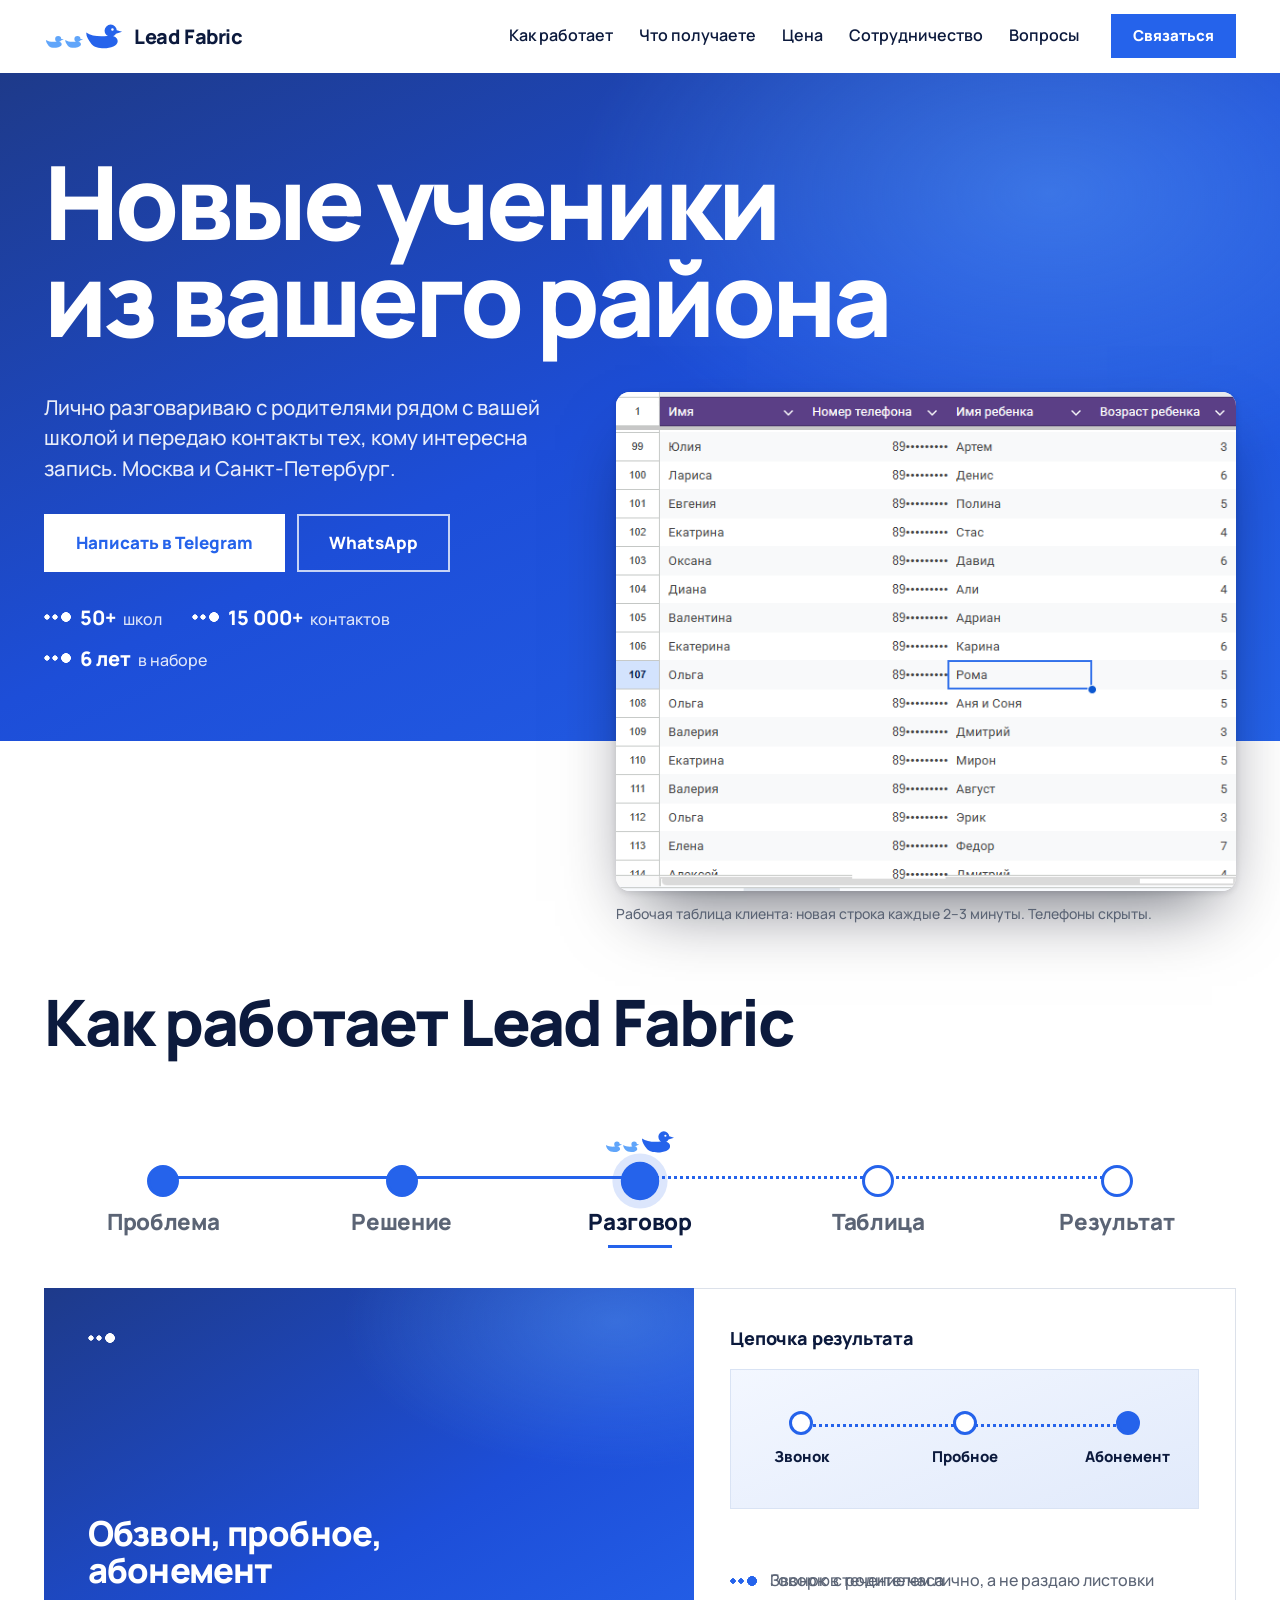
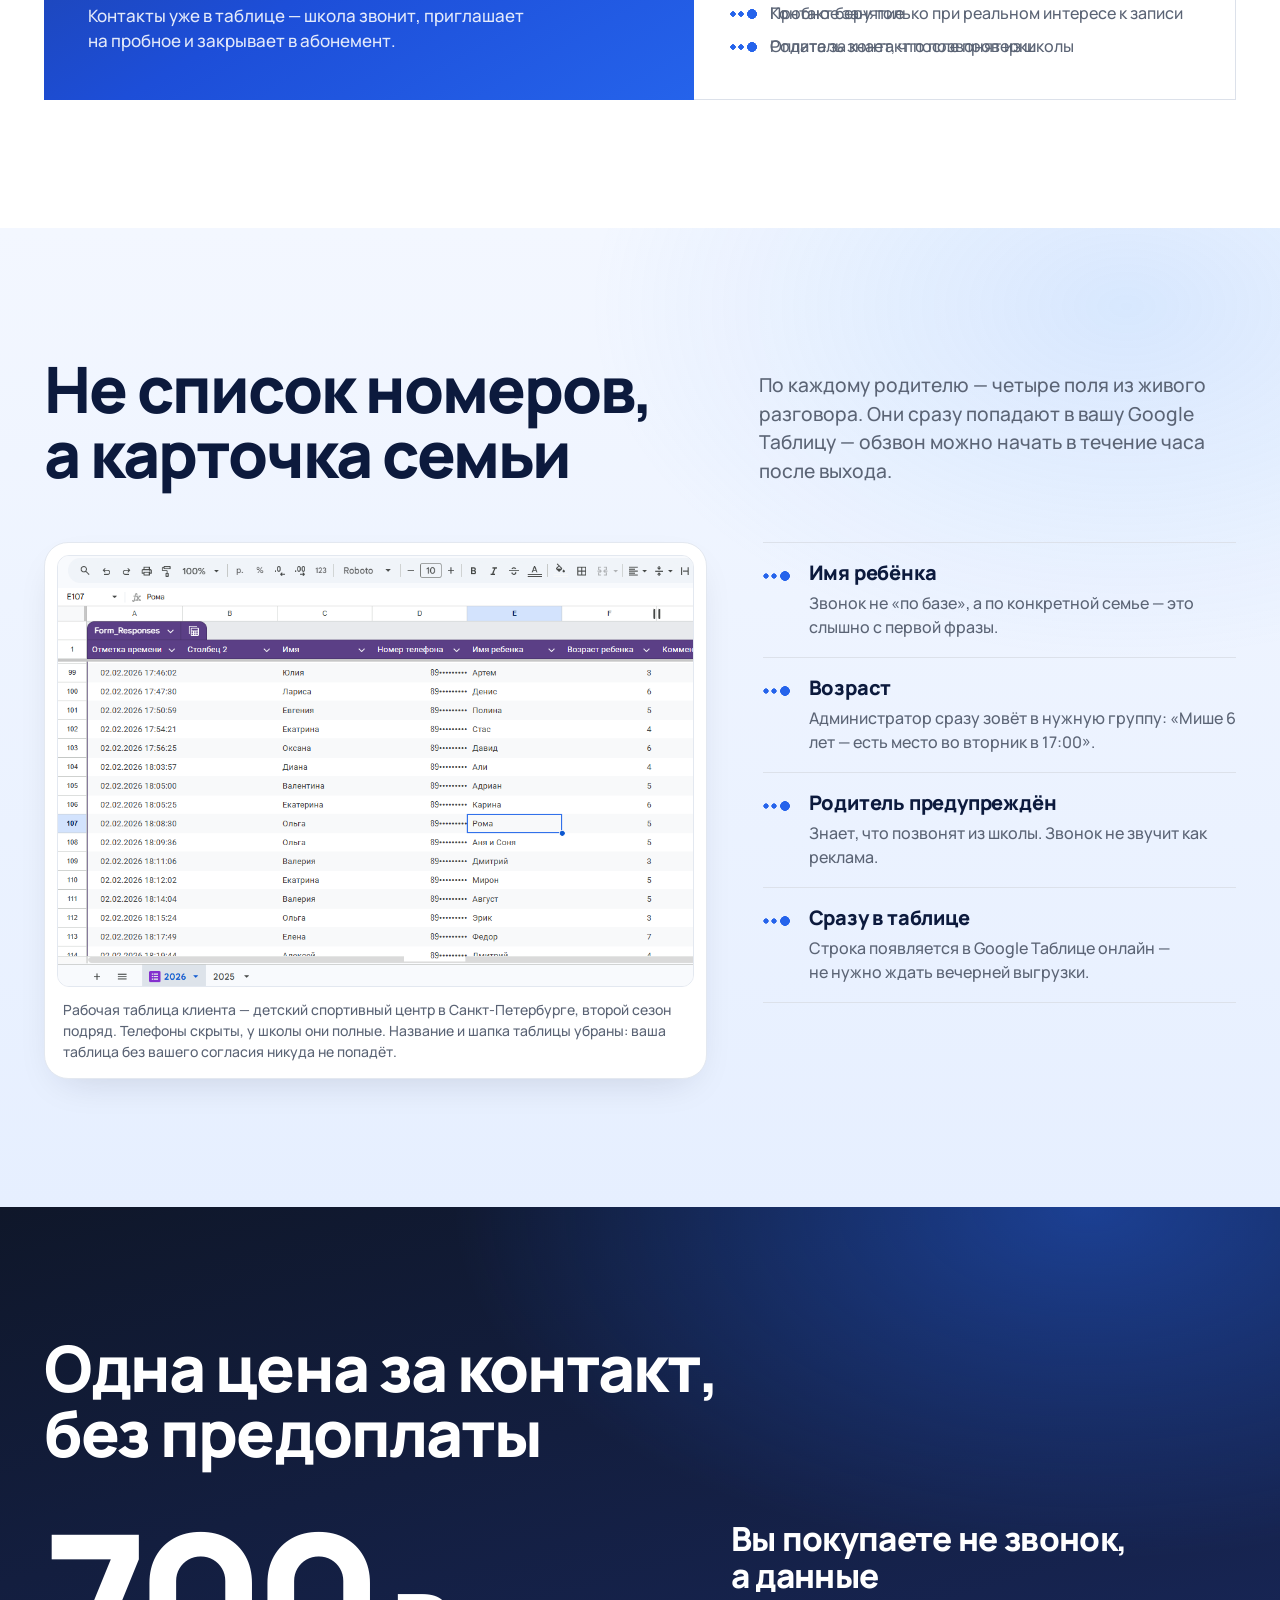
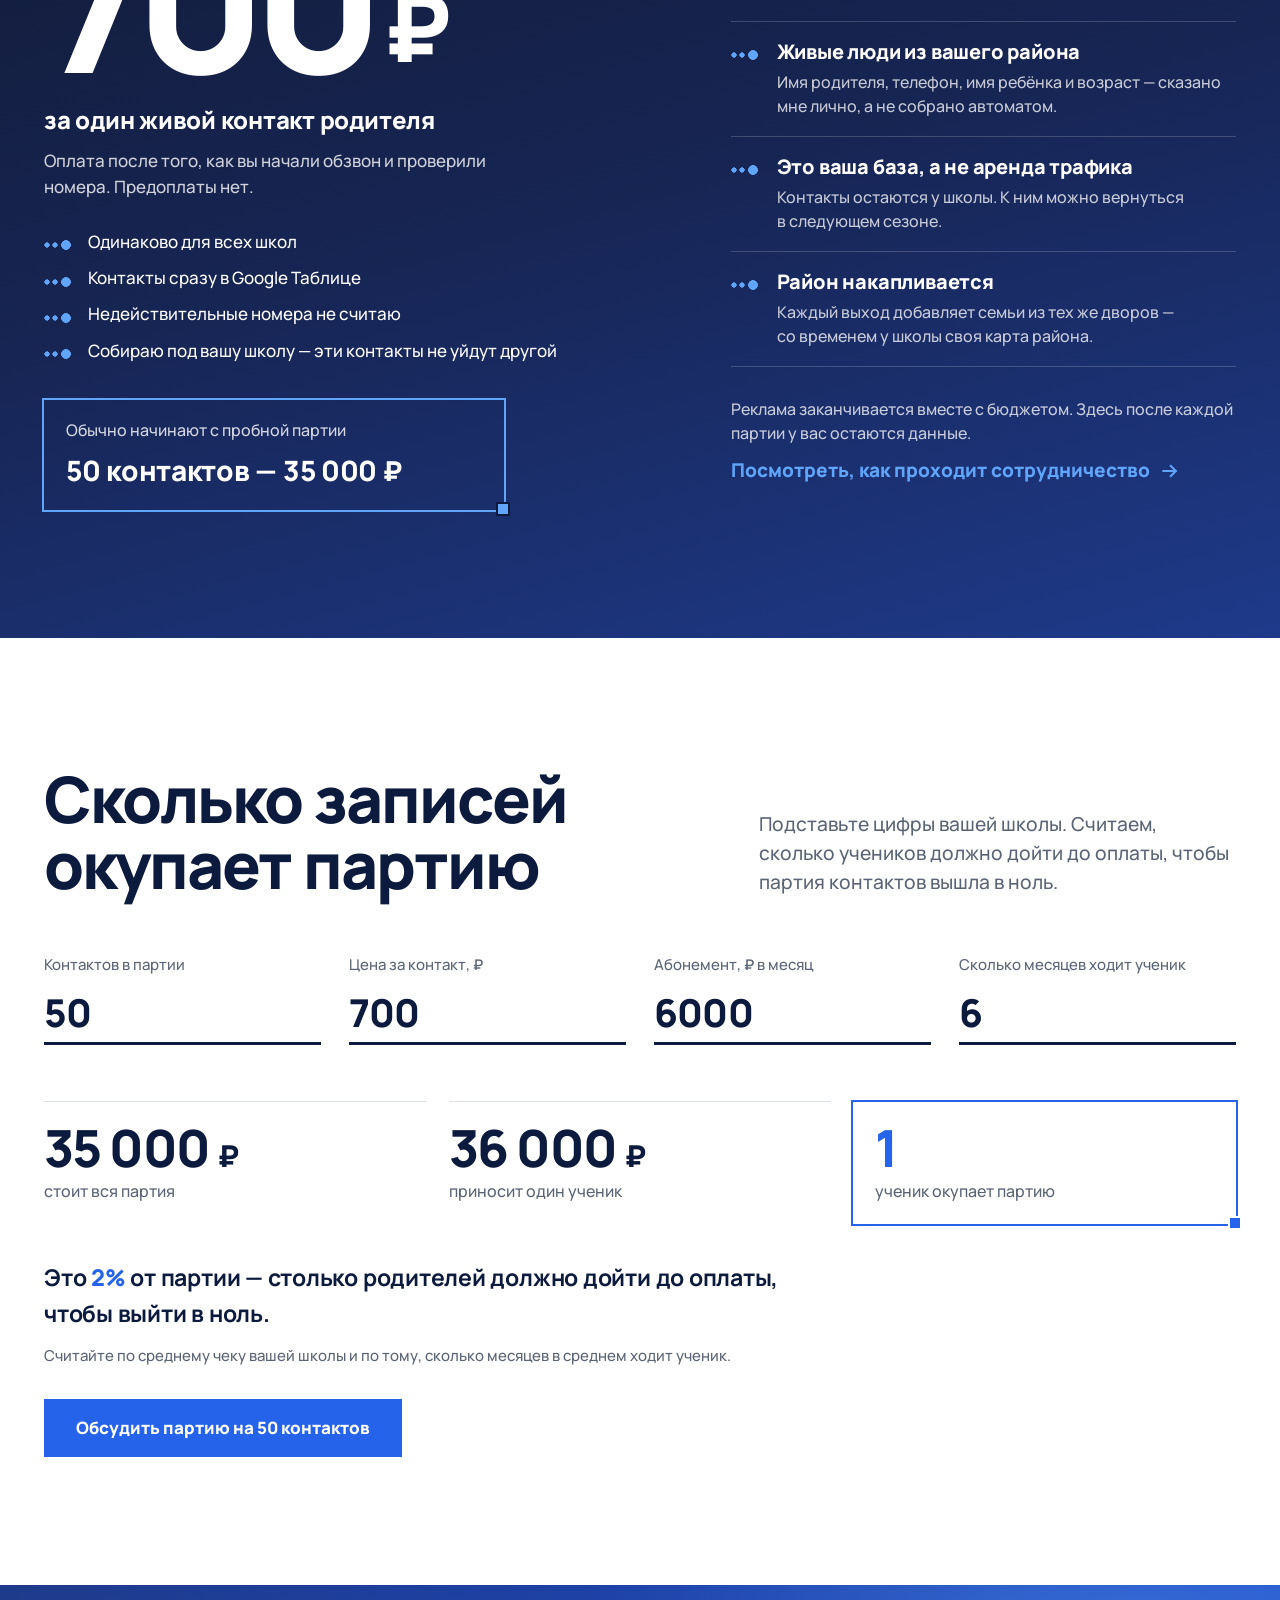
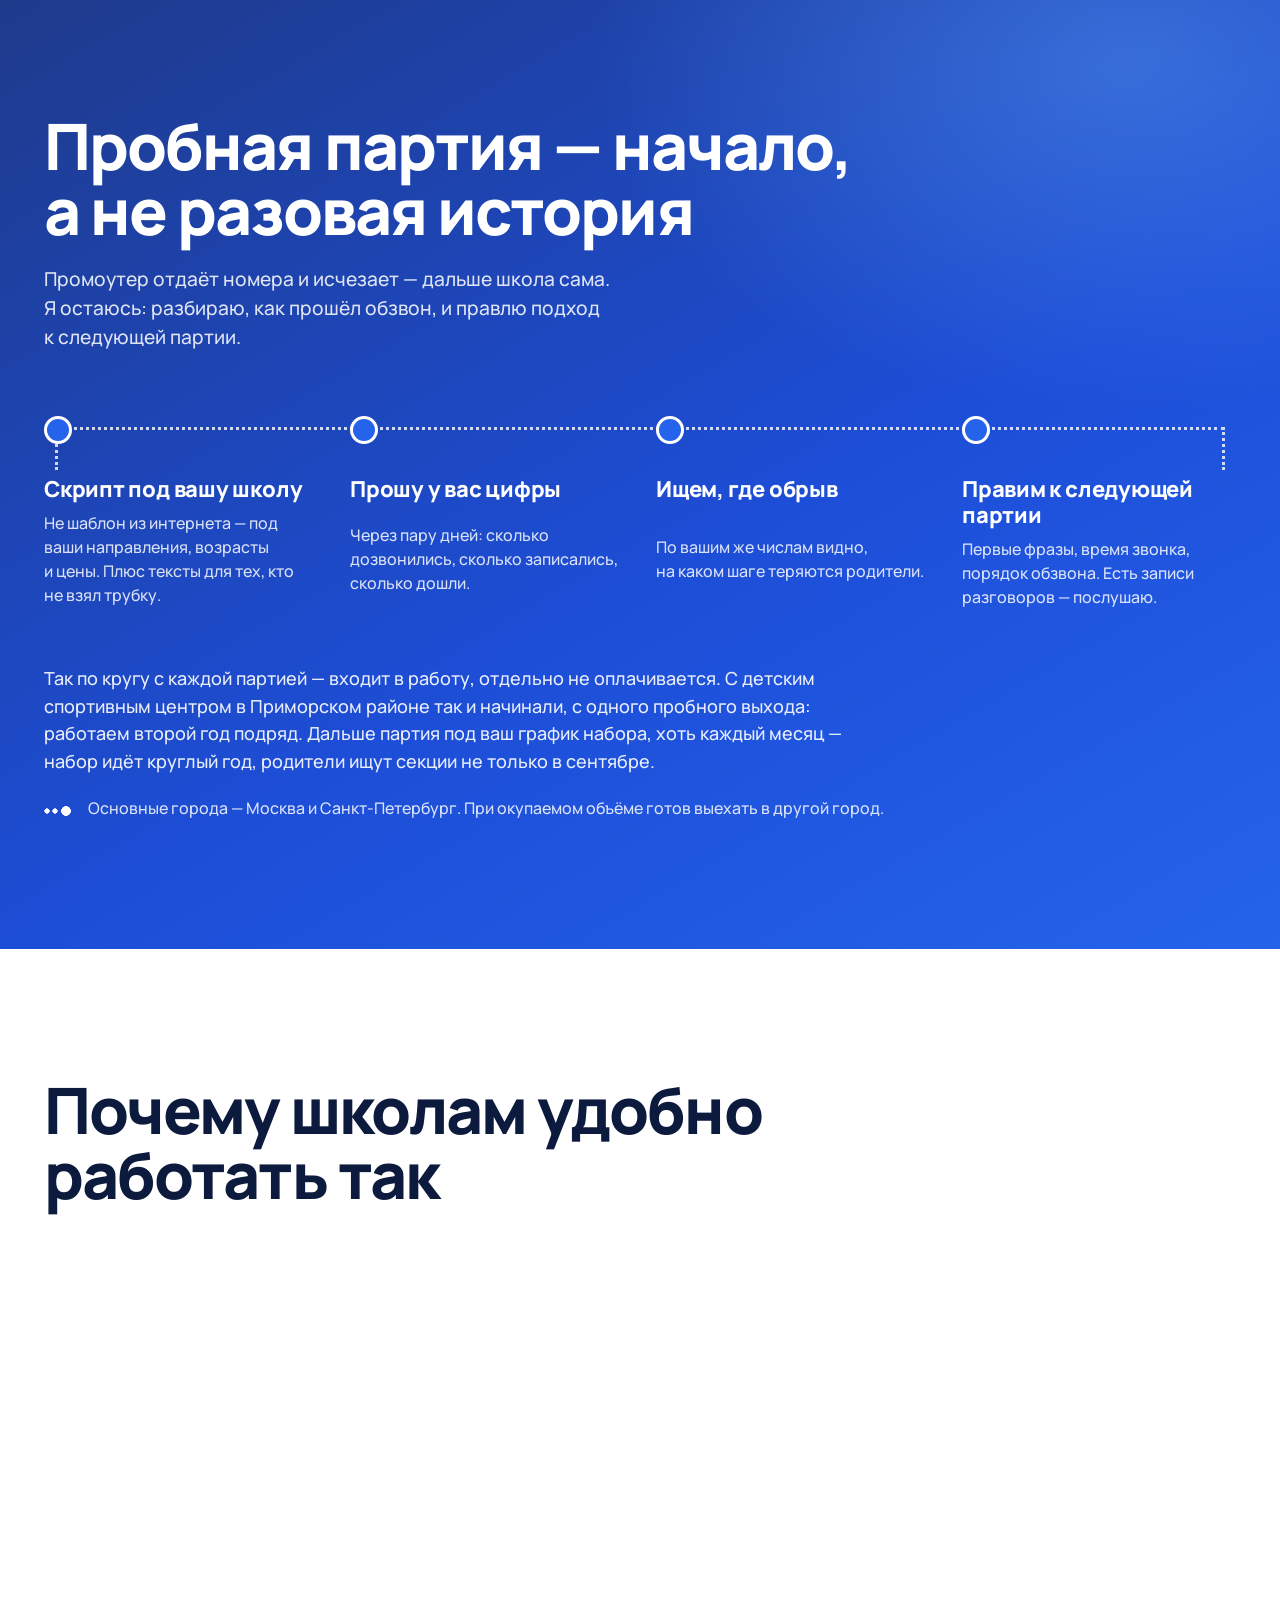
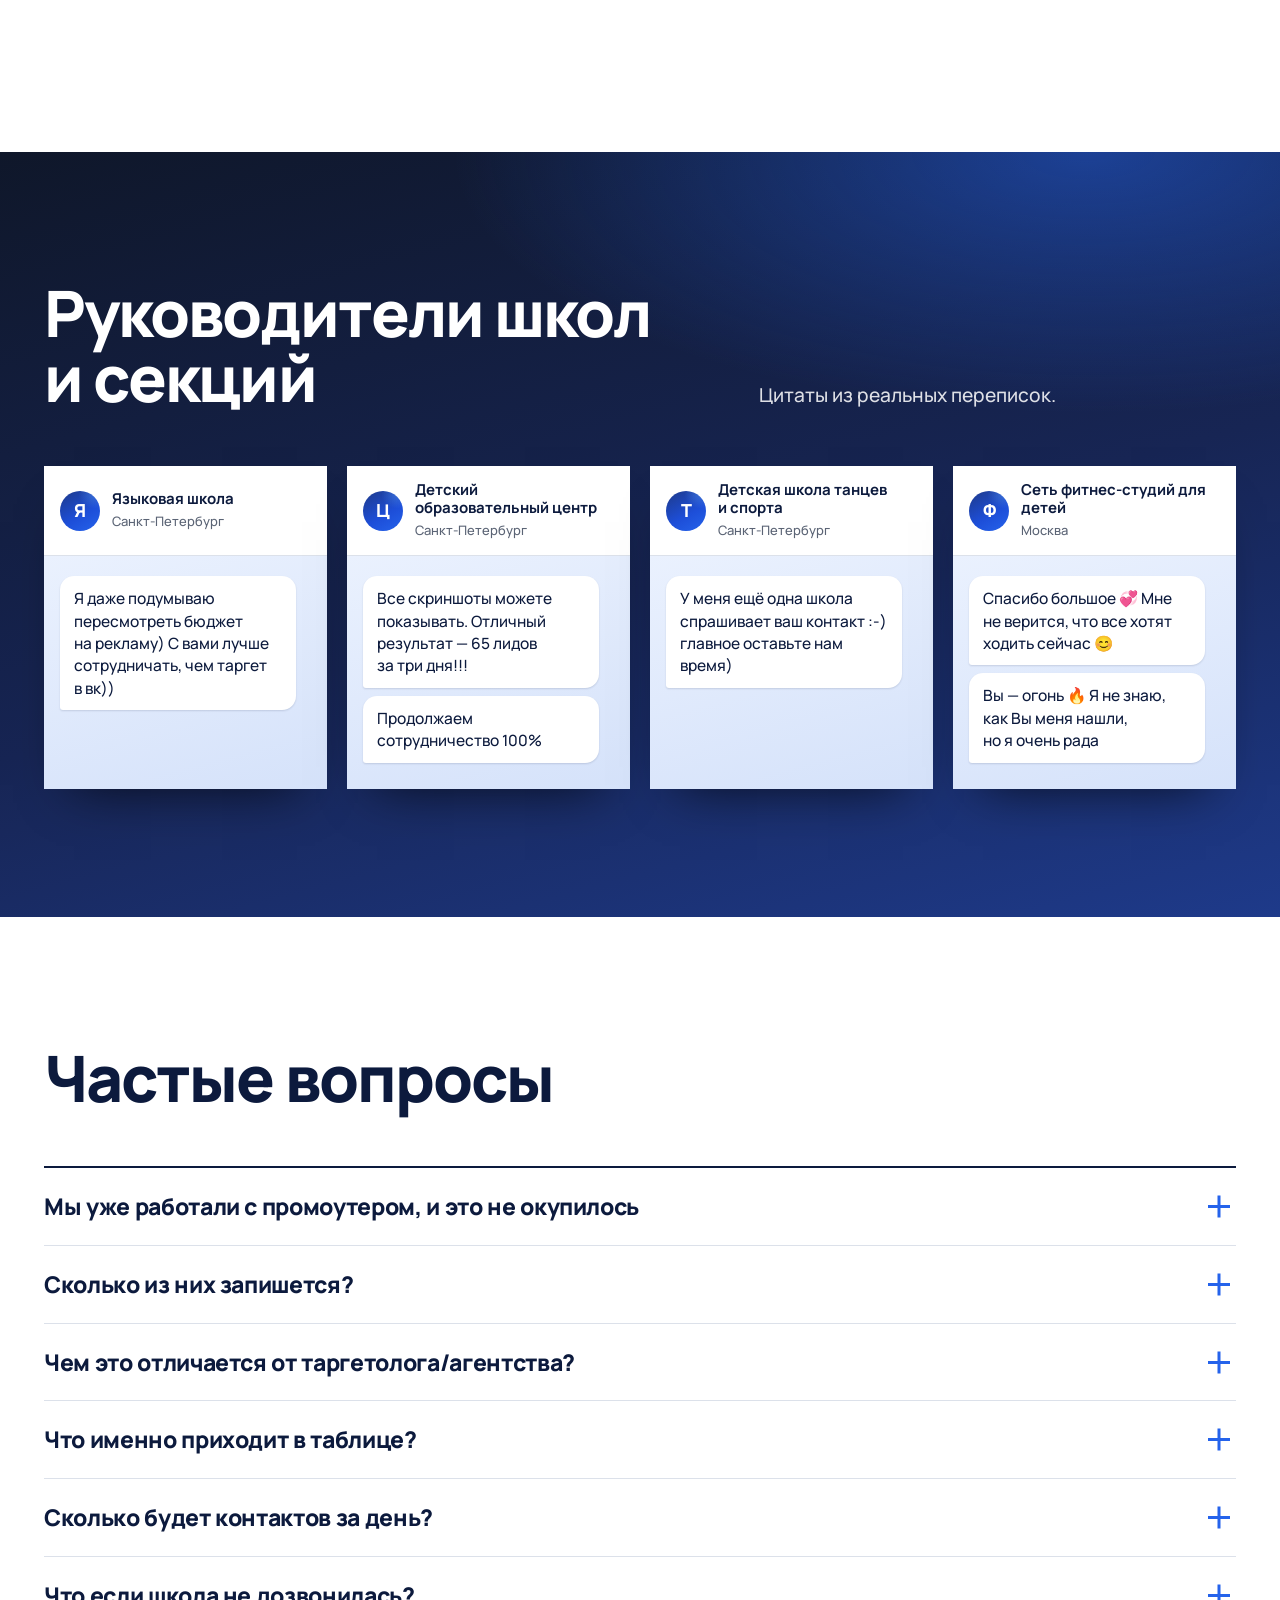
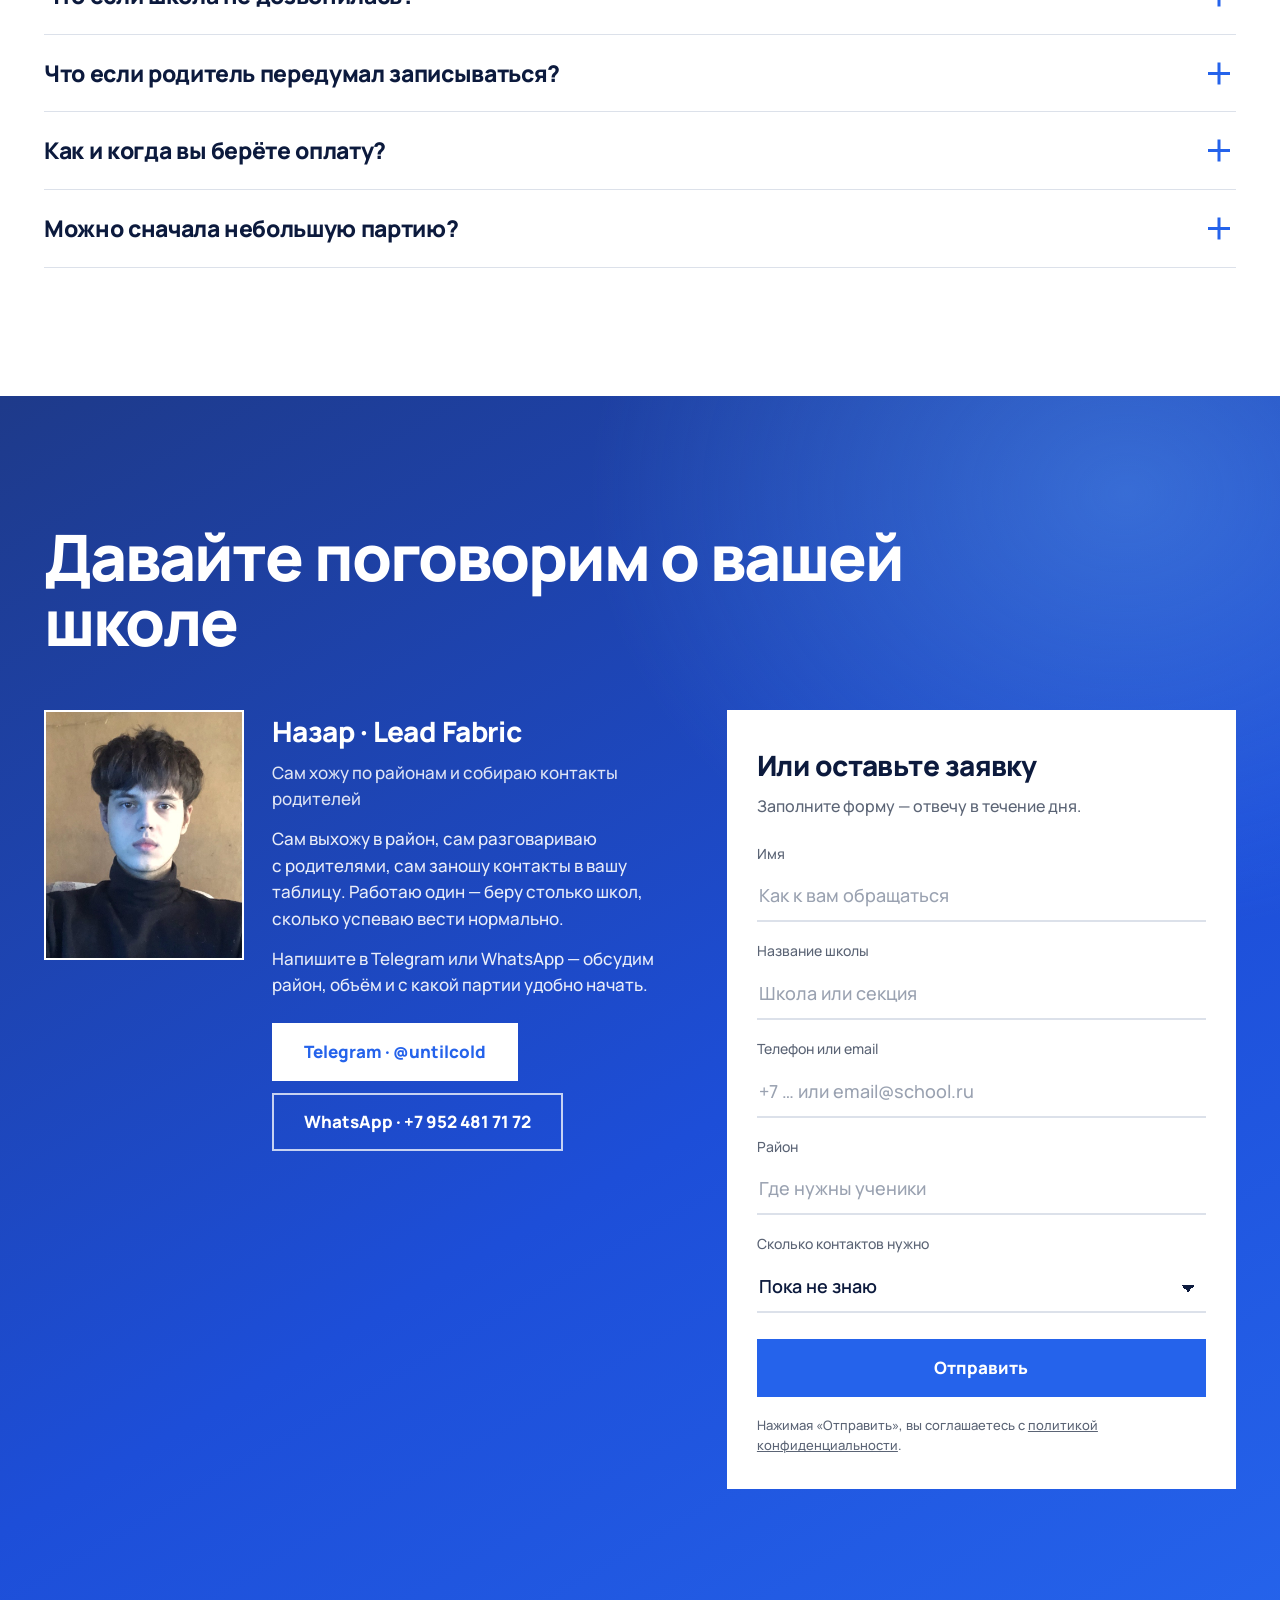
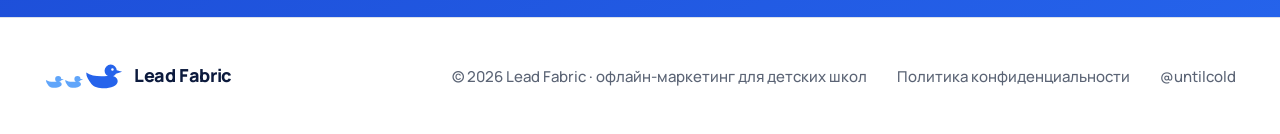
==== commit 6f56d2e2: "Сайт: «Как работает» белым, «Что получаете» светло-голубым" ====
--- a/index.html
+++ b/index.html
@@ -151,13 +151,13 @@
          Остановки маршрута — вкладки. Утка идёт к выбранной остановке,
          пройденный путь закрашивается. Пока блок на экране и его не трогали,
          остановки переключаются сами (см. script.js). -->
-    <section class="sec f-ink" id="route">
+    <section class="sec" id="route">
       <div class="wrap">
         <h2 class="rv">Как работает Lead Fabric</h2>
         <div class="way rv" id="way" style="--i: 0">
           <div class="way-line" role="tablist" aria-label="Как работает Lead Fabric">
             <span class="way-track" aria-hidden="true"><span class="way-fill"></span></span>
-            <span class="way-duck" aria-hidden="true"><img src="assets/logo-ink.svg" width="64" height="22" alt="" /></span>
+            <span class="way-duck" aria-hidden="true"><img src="logo.svg" width="64" height="22" alt="" /></span>
             <button class="way-stop is-active" type="button" role="tab" id="way-t1" aria-controls="way-p1" aria-selected="true">Проблема<span class="way-bar" aria-hidden="true"></span></button>
             <button class="way-stop" type="button" role="tab" id="way-t2" aria-controls="way-p2" aria-selected="false" tabindex="-1">Решение<span class="way-bar" aria-hidden="true"></span></button>
             <button class="way-stop" type="button" role="tab" id="way-t3" aria-controls="way-p3" aria-selected="false" tabindex="-1">Разговор<span class="way-bar" aria-hidden="true"></span></button>
@@ -259,7 +259,7 @@
     </section>
 
     <!-- ============ что получаете ============ -->
-    <section class="sec" id="deliver">
+    <section class="sec f-sky" id="deliver">
       <div class="wrap">
         <div class="head-row rv">
           <h2>Не список номеров, а&nbsp;карточка семьи</h2>
--- a/styles.css
+++ b/styles.css
@@ -59,6 +59,8 @@
 .sec--line { border-top: 1px solid var(--line); }
 .f-blue { background-color: var(--blue); background-image: var(--grad-blue); color: var(--white); }
 .f-ink { background-color: var(--ink); background-image: var(--grad-ink); color: var(--white); }
+/* светло-голубое поле — мягкий переход между синим и белым (по просьбе Назара 04.10) */
+.f-sky { background-color: #eef4ff; background-image: radial-gradient(ellipse 70% 60% at 88% 8%, rgba(96, 165, 250, 0.18), transparent 60%), linear-gradient(180deg, #f3f7ff 0%, #e6efff 100%); }
 
 h2 { font-size: clamp(36px, 5vw, 72px); font-weight: 800; line-height: 1.02; letter-spacing: -0.03em; max-width: 15em; }
 .lead { font-size: clamp(17px, 1.5vw, 20px); line-height: 1.5; color: var(--gray); max-width: 620px; margin-top: 22px; }
@@ -146,8 +148,7 @@
 .hero-sheet { position: relative; z-index: 2; margin-bottom: -96px; }
 .hero-sheet .shot { box-shadow: 0 34px 70px -24px rgba(2, 6, 23, 0.6), 0 2px 6px rgba(2, 6, 23, 0.12); }
 .hero-sheet img { width: 100%; }
-/* подпись лежит уже на тёмном поле «Как работает» */
-.hero-sheet figcaption { position: absolute; left: 0; top: 100%; margin-top: 12px; font-size: 14px; color: rgba(255, 255, 255, 0.66); }
+.hero-sheet figcaption { position: absolute; left: 0; top: 100%; margin-top: 12px; font-size: 14px; color: var(--gray); }
 @media (min-width: 1000px) {
   .hero { padding-top: 80px; }
   .hero-in { grid-template-columns: 5fr 6fr; grid-template-areas: "h h" "c s"; gap: 44px 56px; }
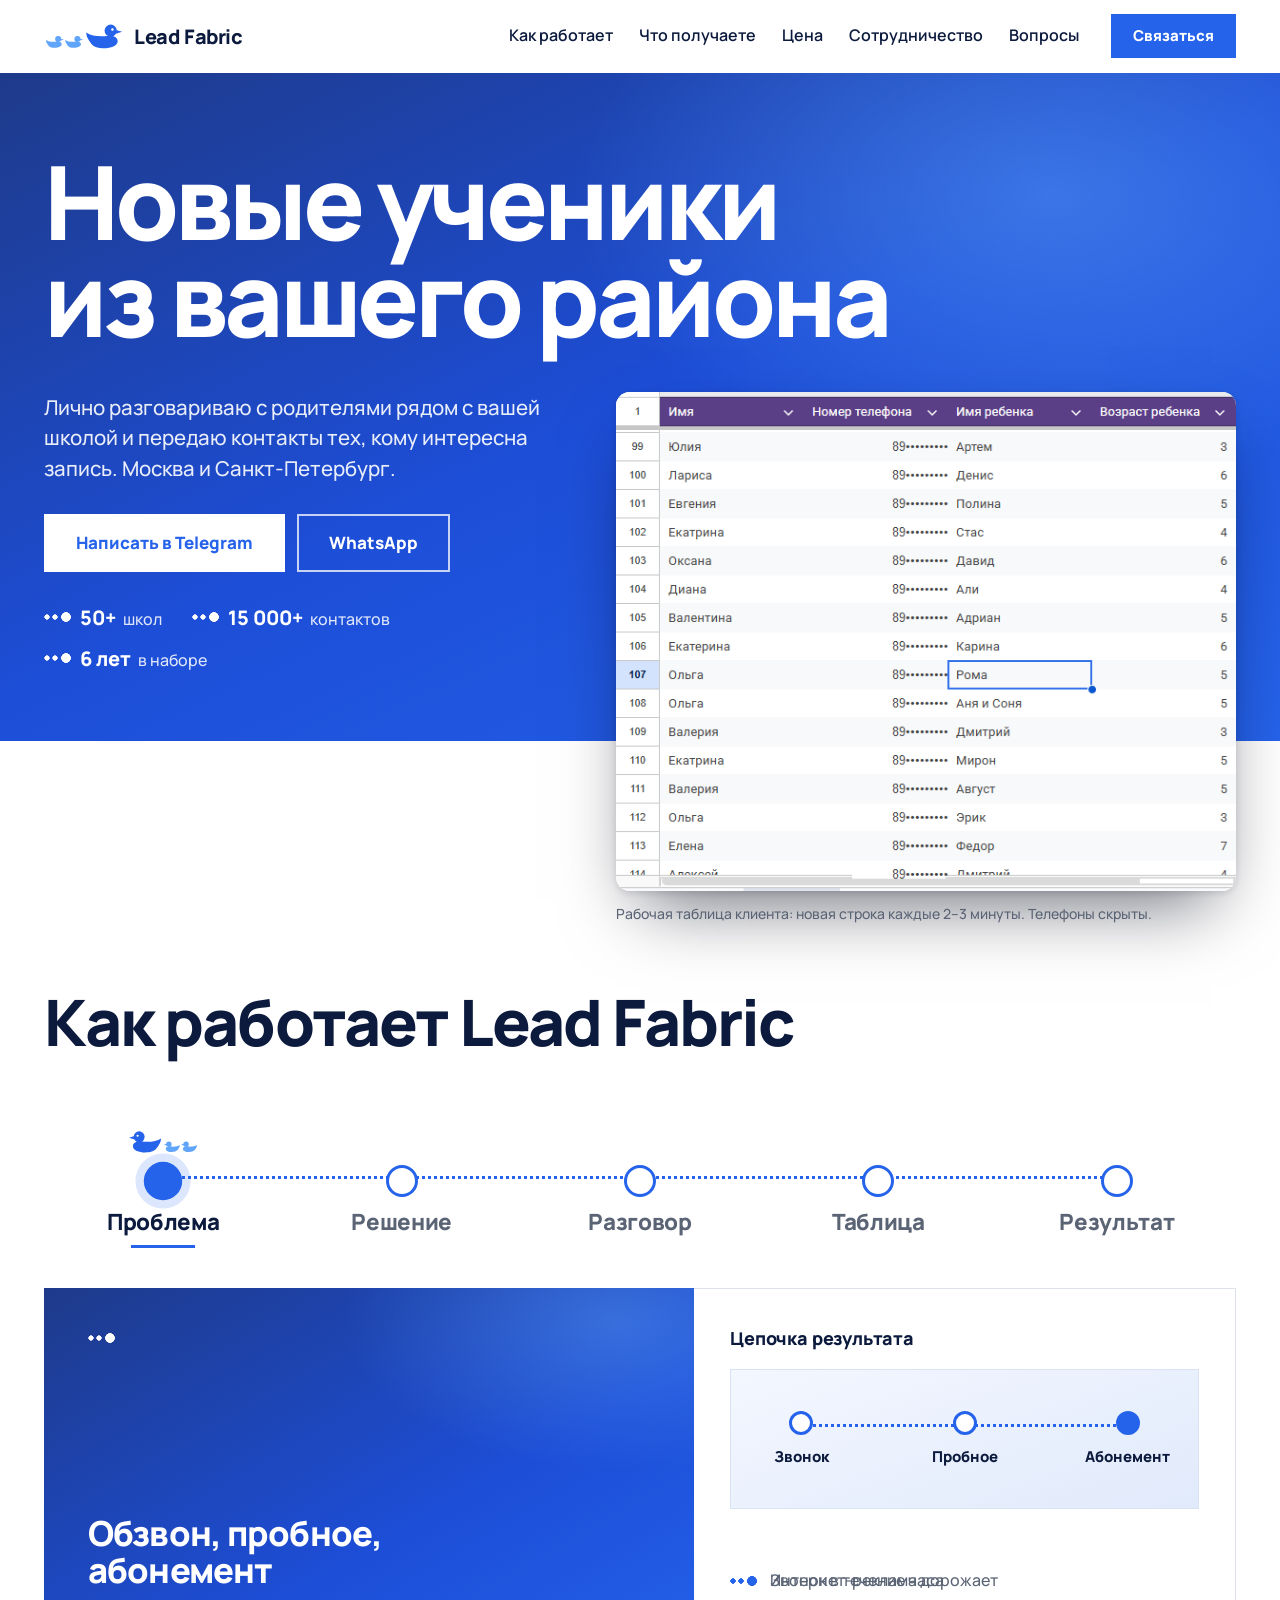
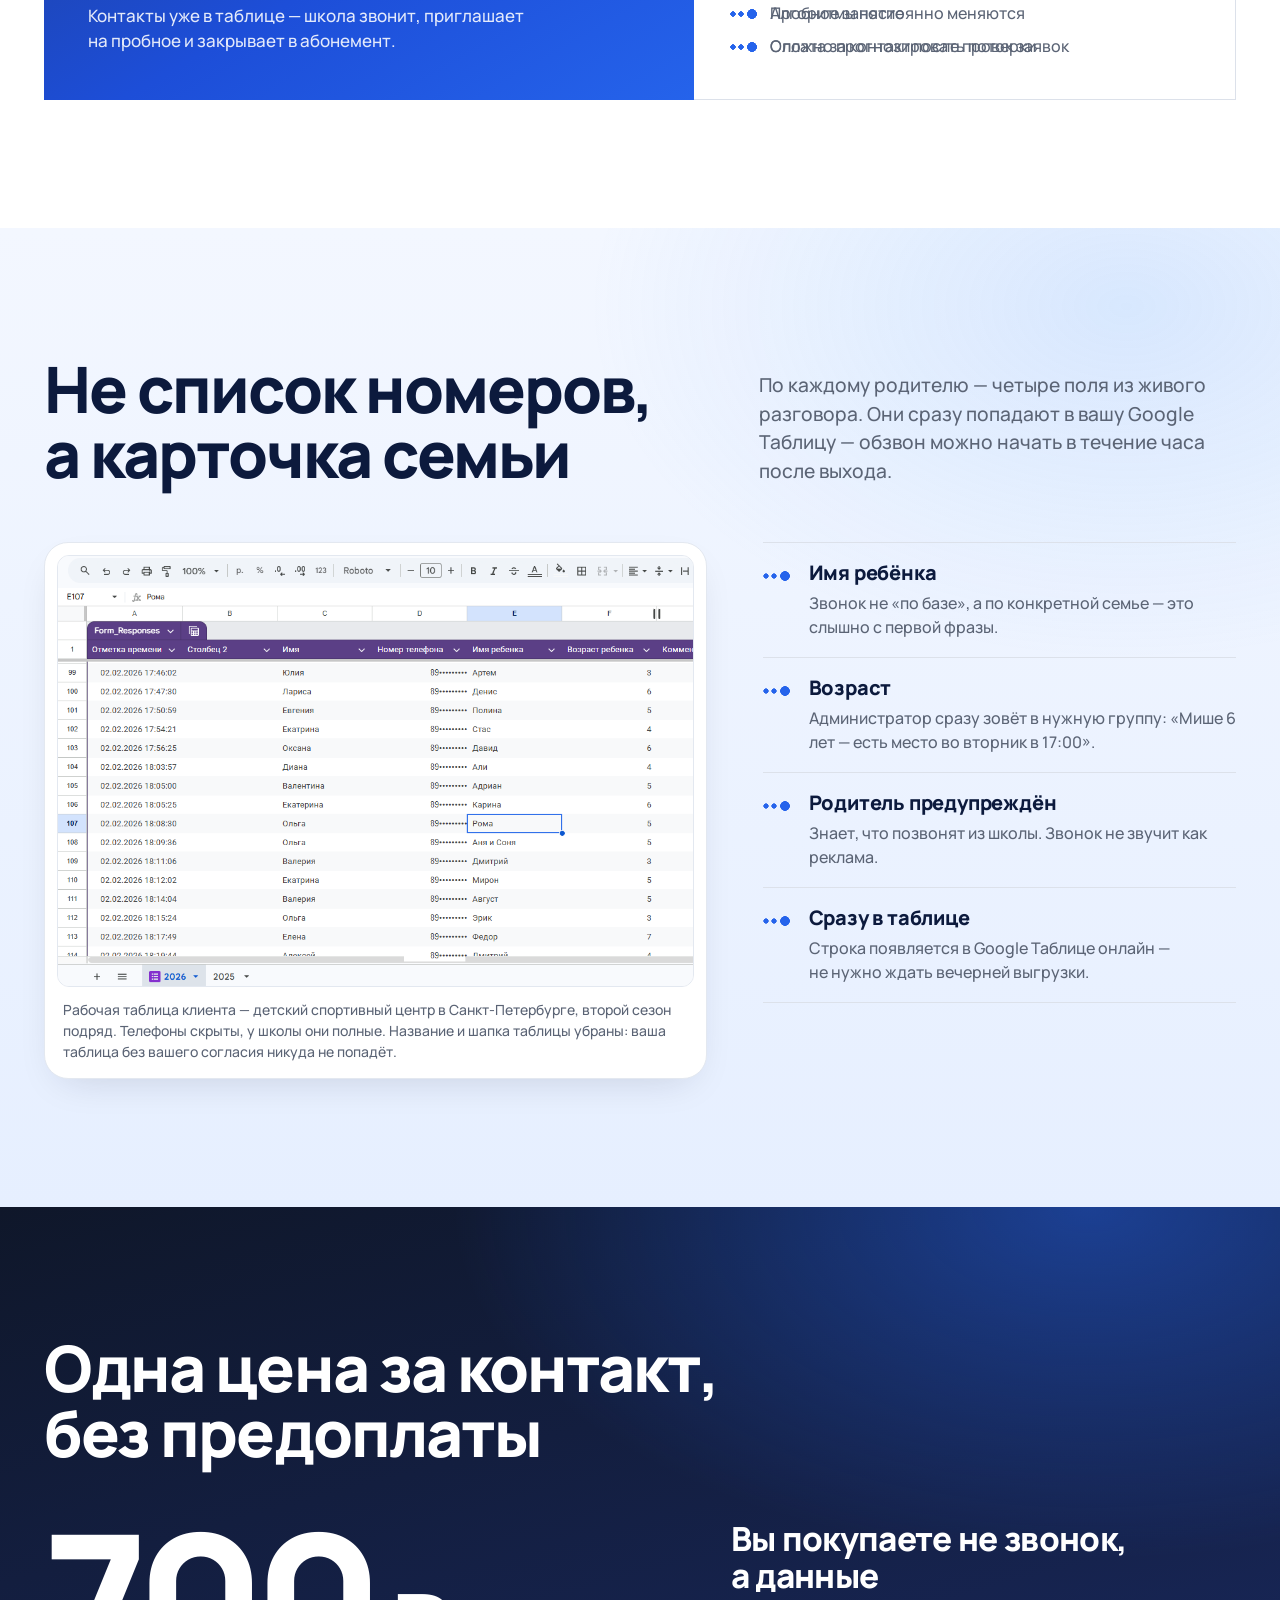
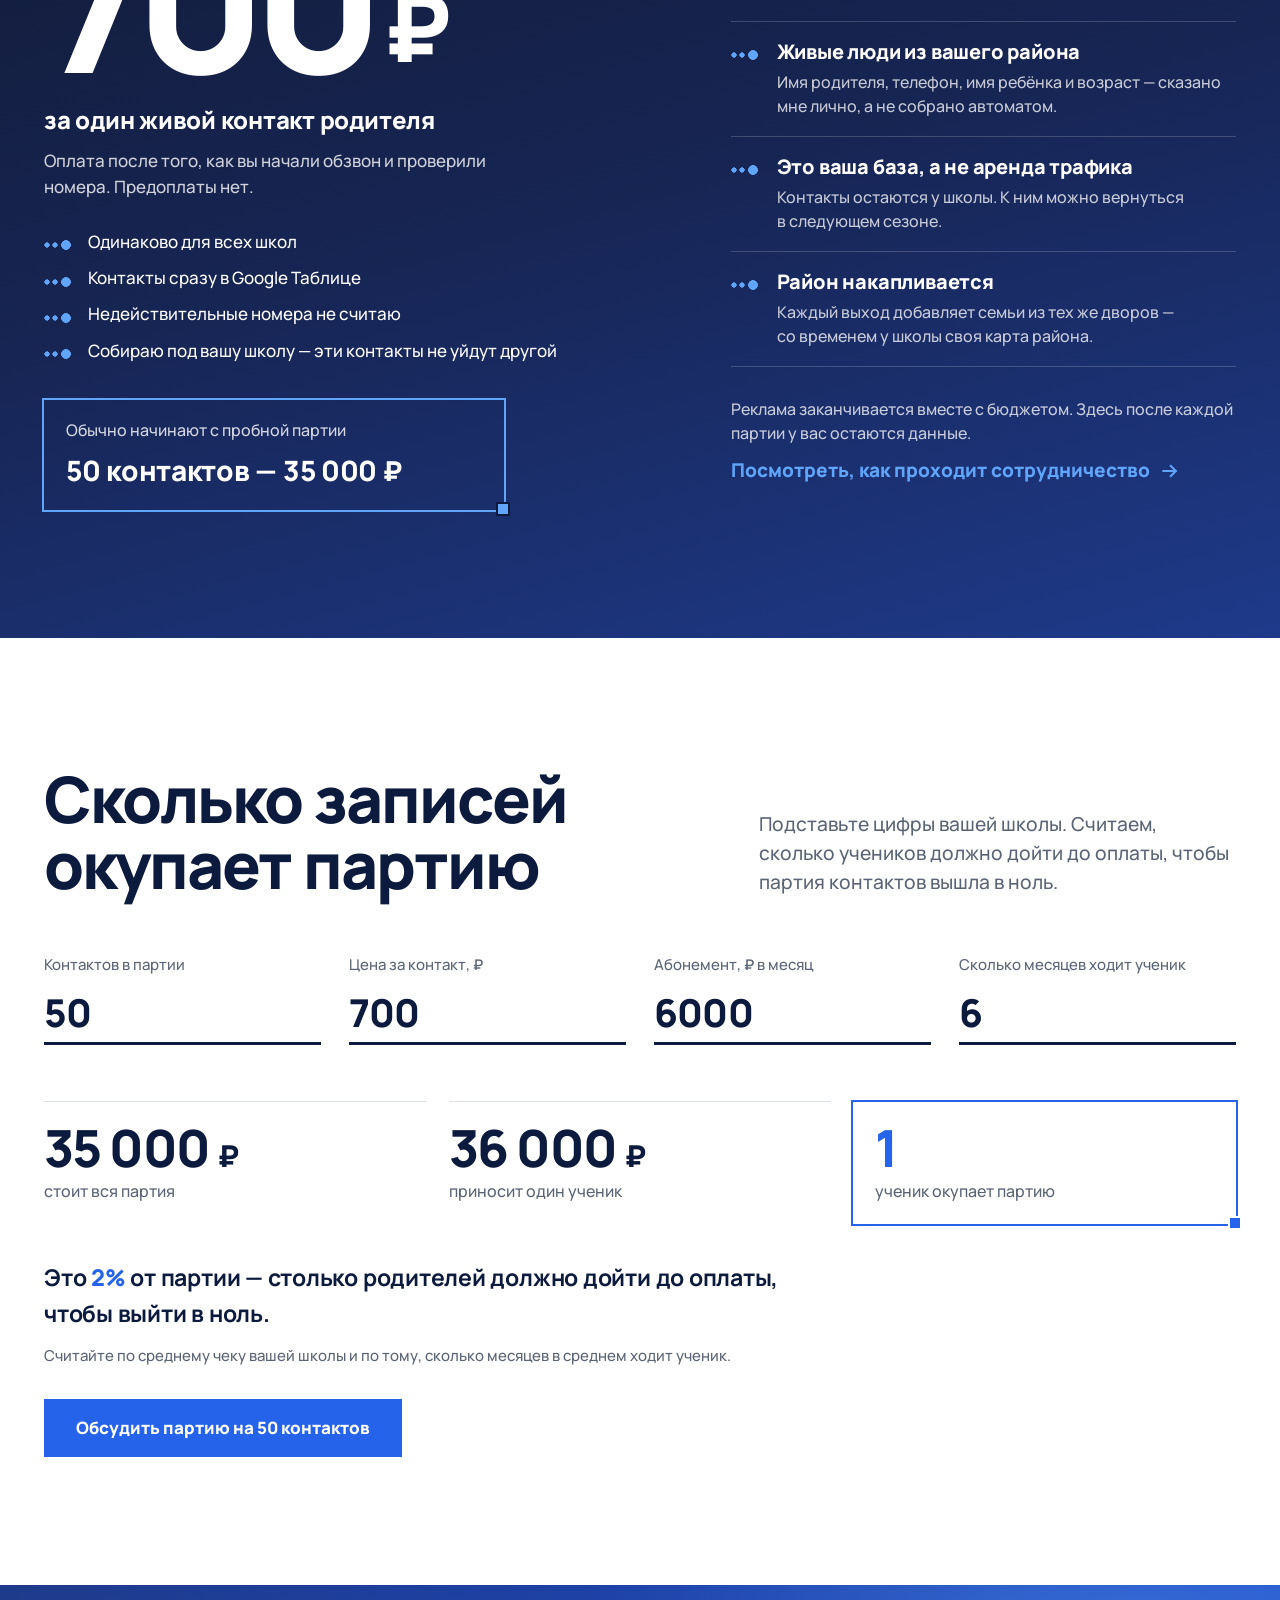
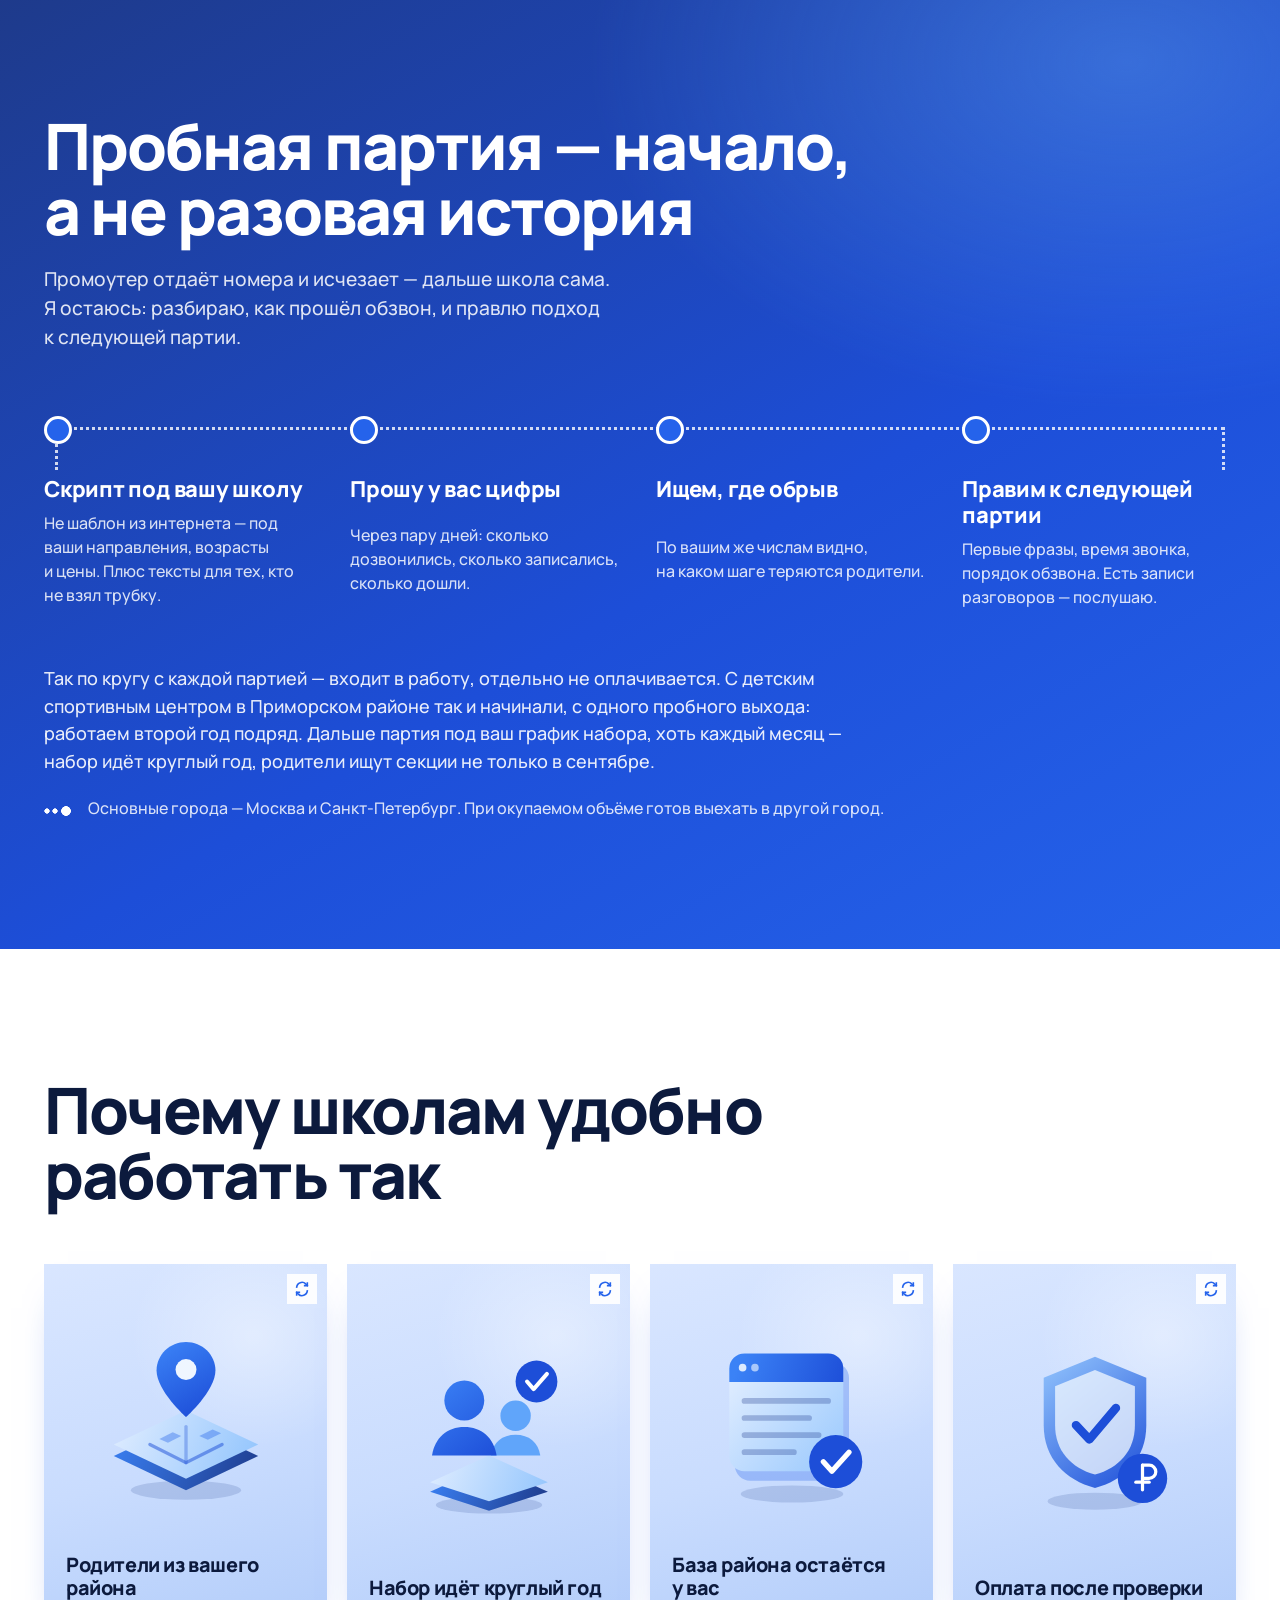
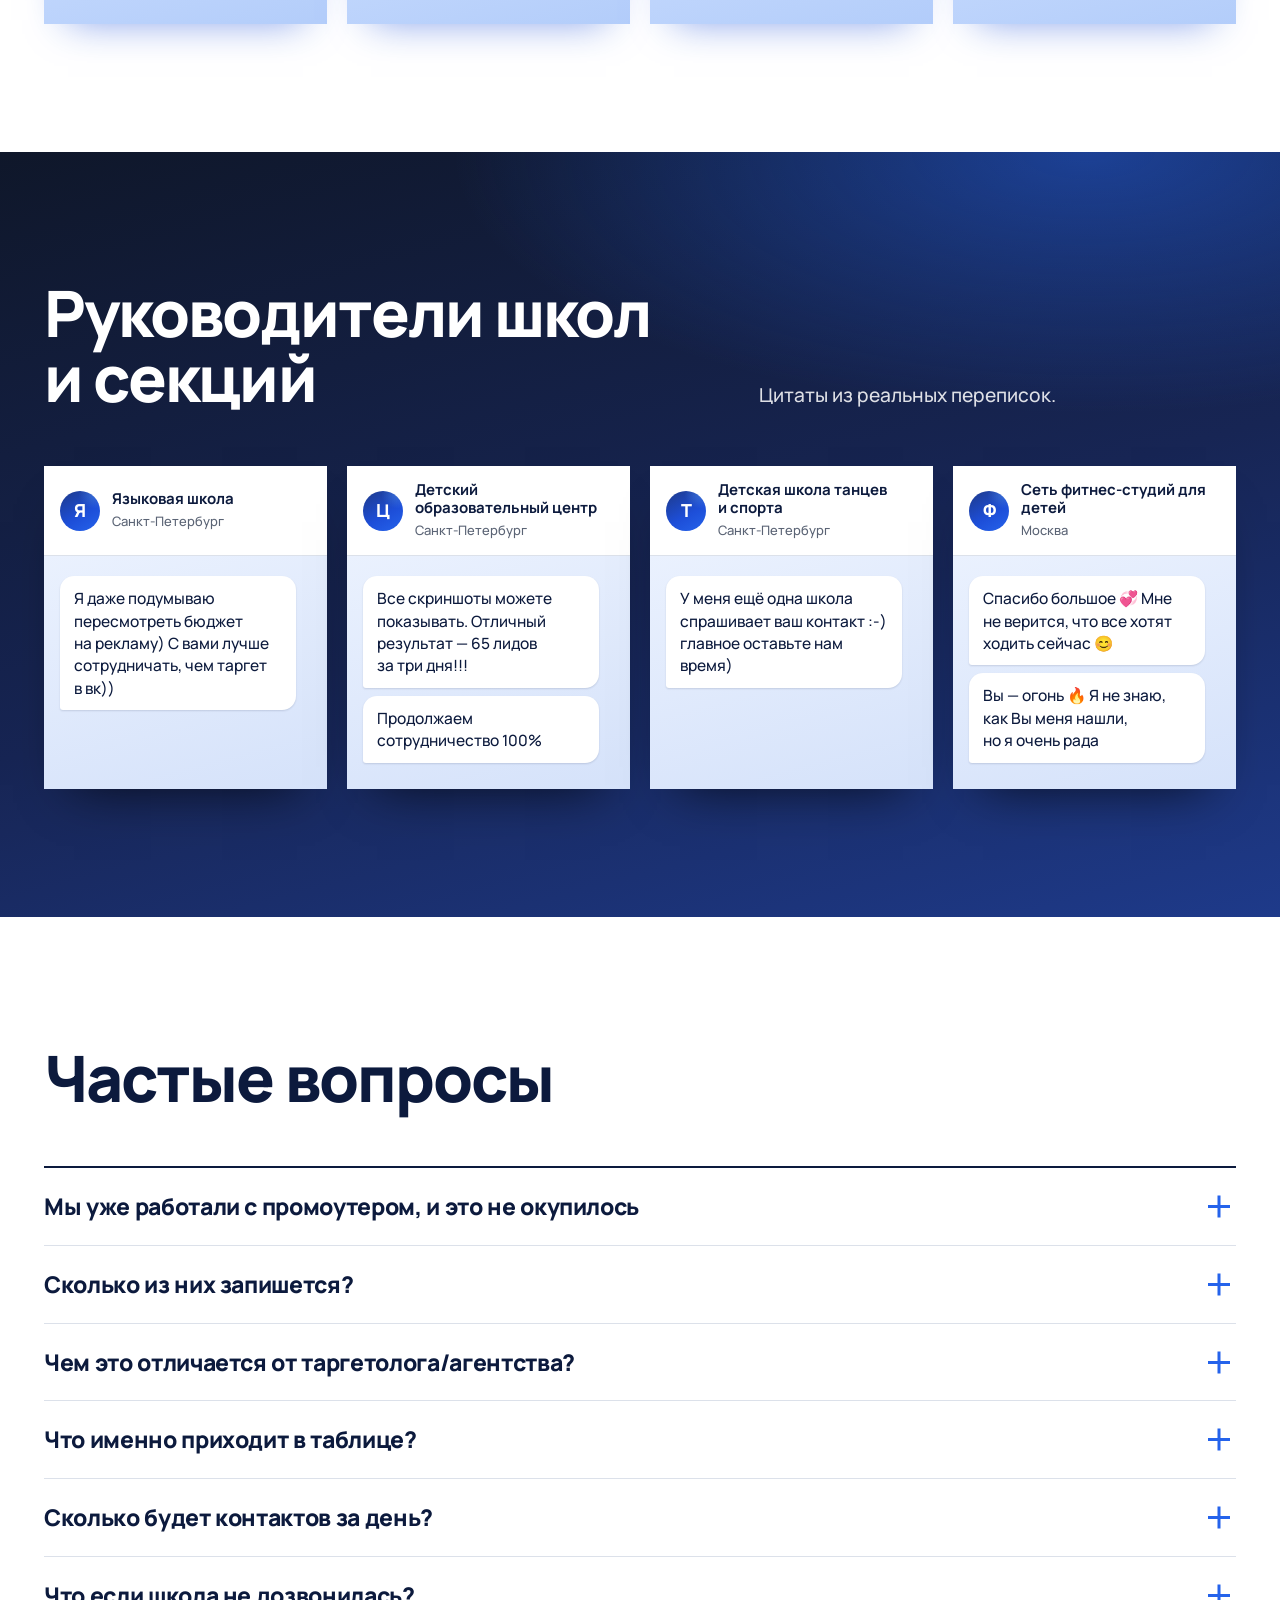
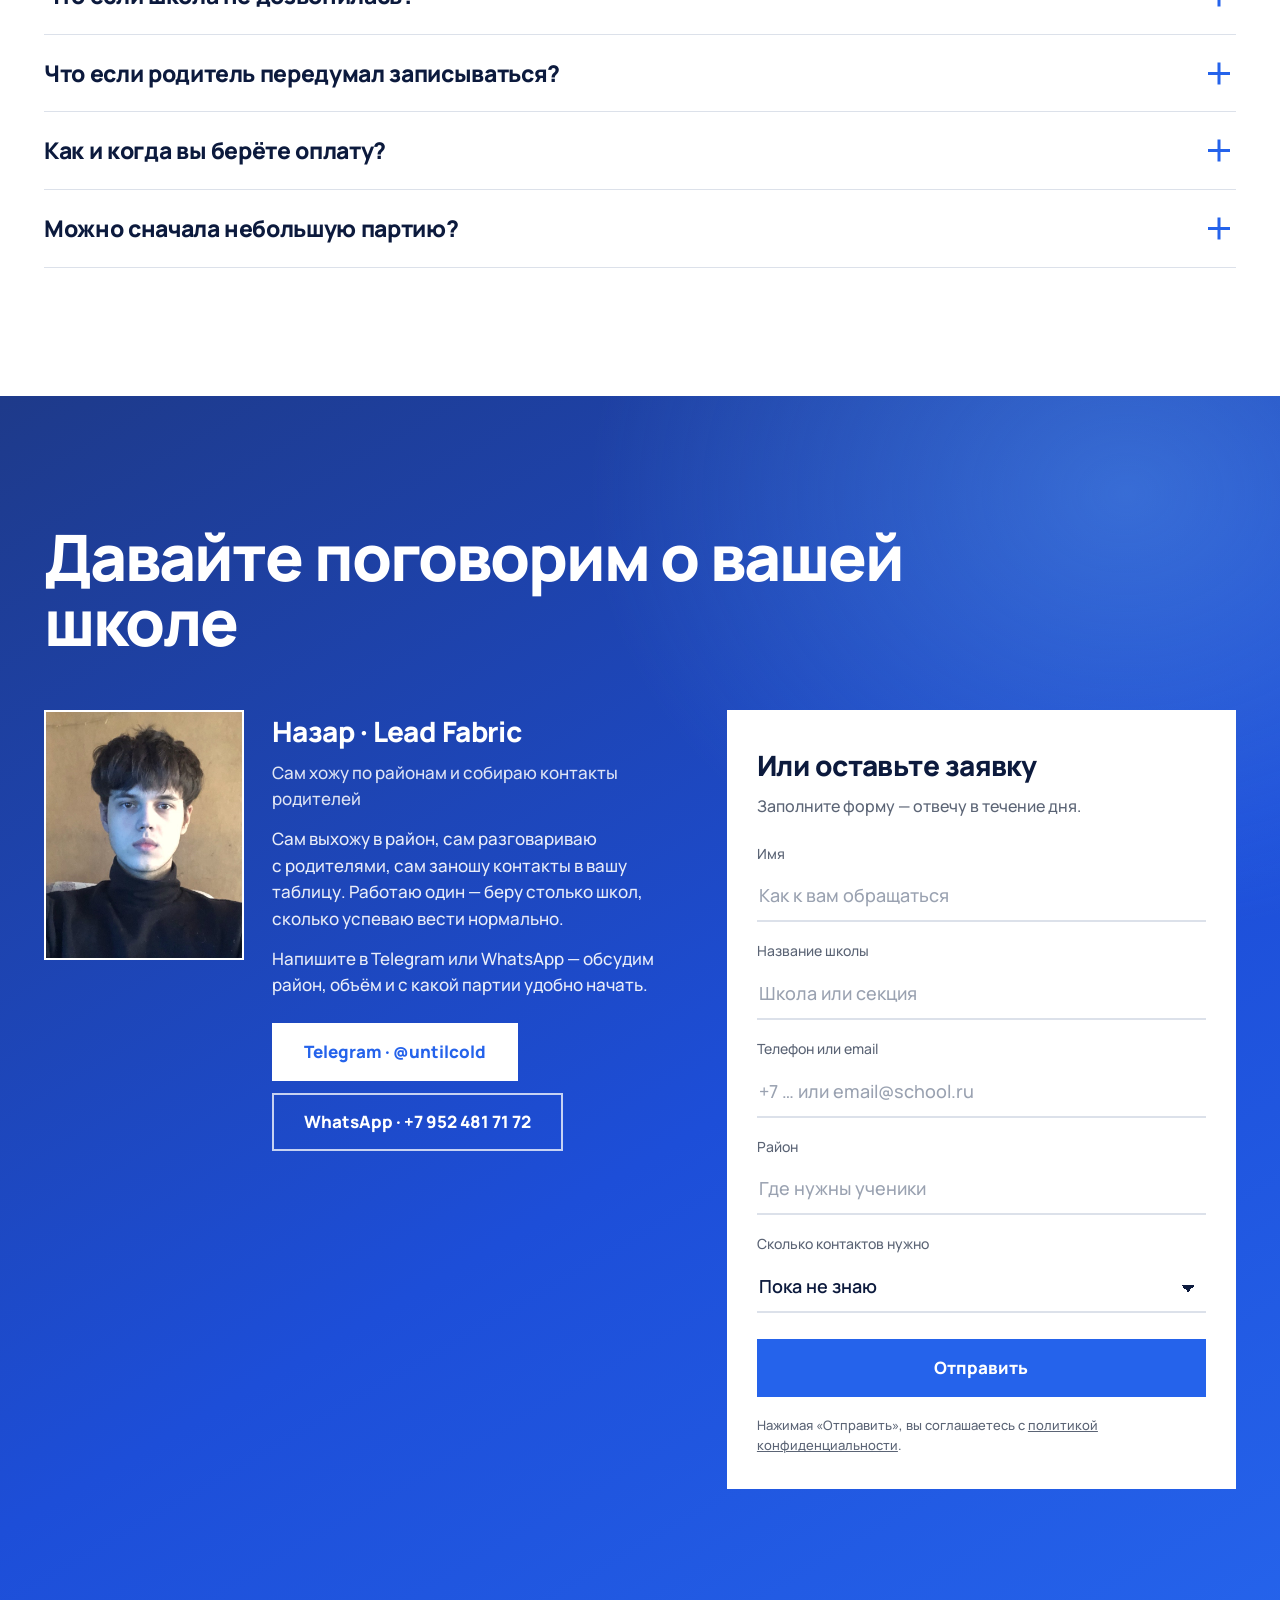
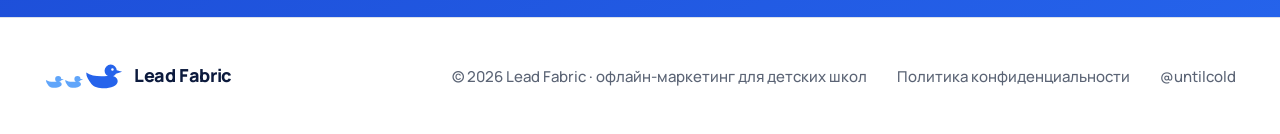
==== commit c2081b18: "Телефон: целые точки-маркеры, график по центру" ====
--- a/index.html
+++ b/index.html
@@ -169,7 +169,7 @@
             <article class="way-panel is-active" role="tabpanel" id="way-p1" aria-labelledby="way-t1">
               <div class="way-card">
                 <h3>Каждая школа сталкивается с&nbsp;одной проблемой</h3>
-                <p>Нужен дополнительный, стабильный источник новых учеников — не&nbsp;только интернет-реклама.</p>
+                <p>Нужен дополнительный, стабильный источник новых учеников — не&nbsp;только интернет&#8209;реклама.</p>
               </div>
               <div class="way-vis">
                 <p class="way-vis-title">Что мешает набору</p>
--- a/styles.css
+++ b/styles.css
@@ -256,7 +256,7 @@
   .way-vis-title { display: none; }
   .way-list { gap: 3px; margin-top: 0; }
   .way-list li { padding-left: 34px; font-size: 13px; line-height: 1.35; }
-  .way-list li::before { top: 3px; width: 26px; height: 11px; }
+  .way-list li::before { top: 3px; width: 28px; height: 12px; }
 }
 /* Невысокие телефоны (iPhone SE, mini, небольшие Android): без трёх строк-пояснений —
    заголовок, текст и картинка остаются, и вся карточка помещается под остановками. */
@@ -315,7 +315,9 @@
 /* на телефоне картинки ниже — панель короче */
 @media (max-width: 899px) {
   .mock { min-height: 72px; margin: 0 0 8px; padding: 8px 12px; }
-  .mock--bars { height: 76px; justify-content: flex-start; padding: 28px 16px 0; }   /* столбики слева — ярлык справа их не накрывает */
+  /* подпись по центру сверху, столбики по центру под ней — ровно и не накрывают друг друга */
+  .mock--bars { height: 100px; justify-content: center; padding: 42px 16px 0; }
+  .mock--bars .mock-tag { left: 50%; right: auto; top: 8px; transform: translateX(-50%); white-space: nowrap; }
   .mock--bars i { width: 20px; }
   .mock-tag { right: 8px; top: 8px; font-size: 12px; }
   .mock--path { min-height: 72px; padding: 0 var(--pad); }
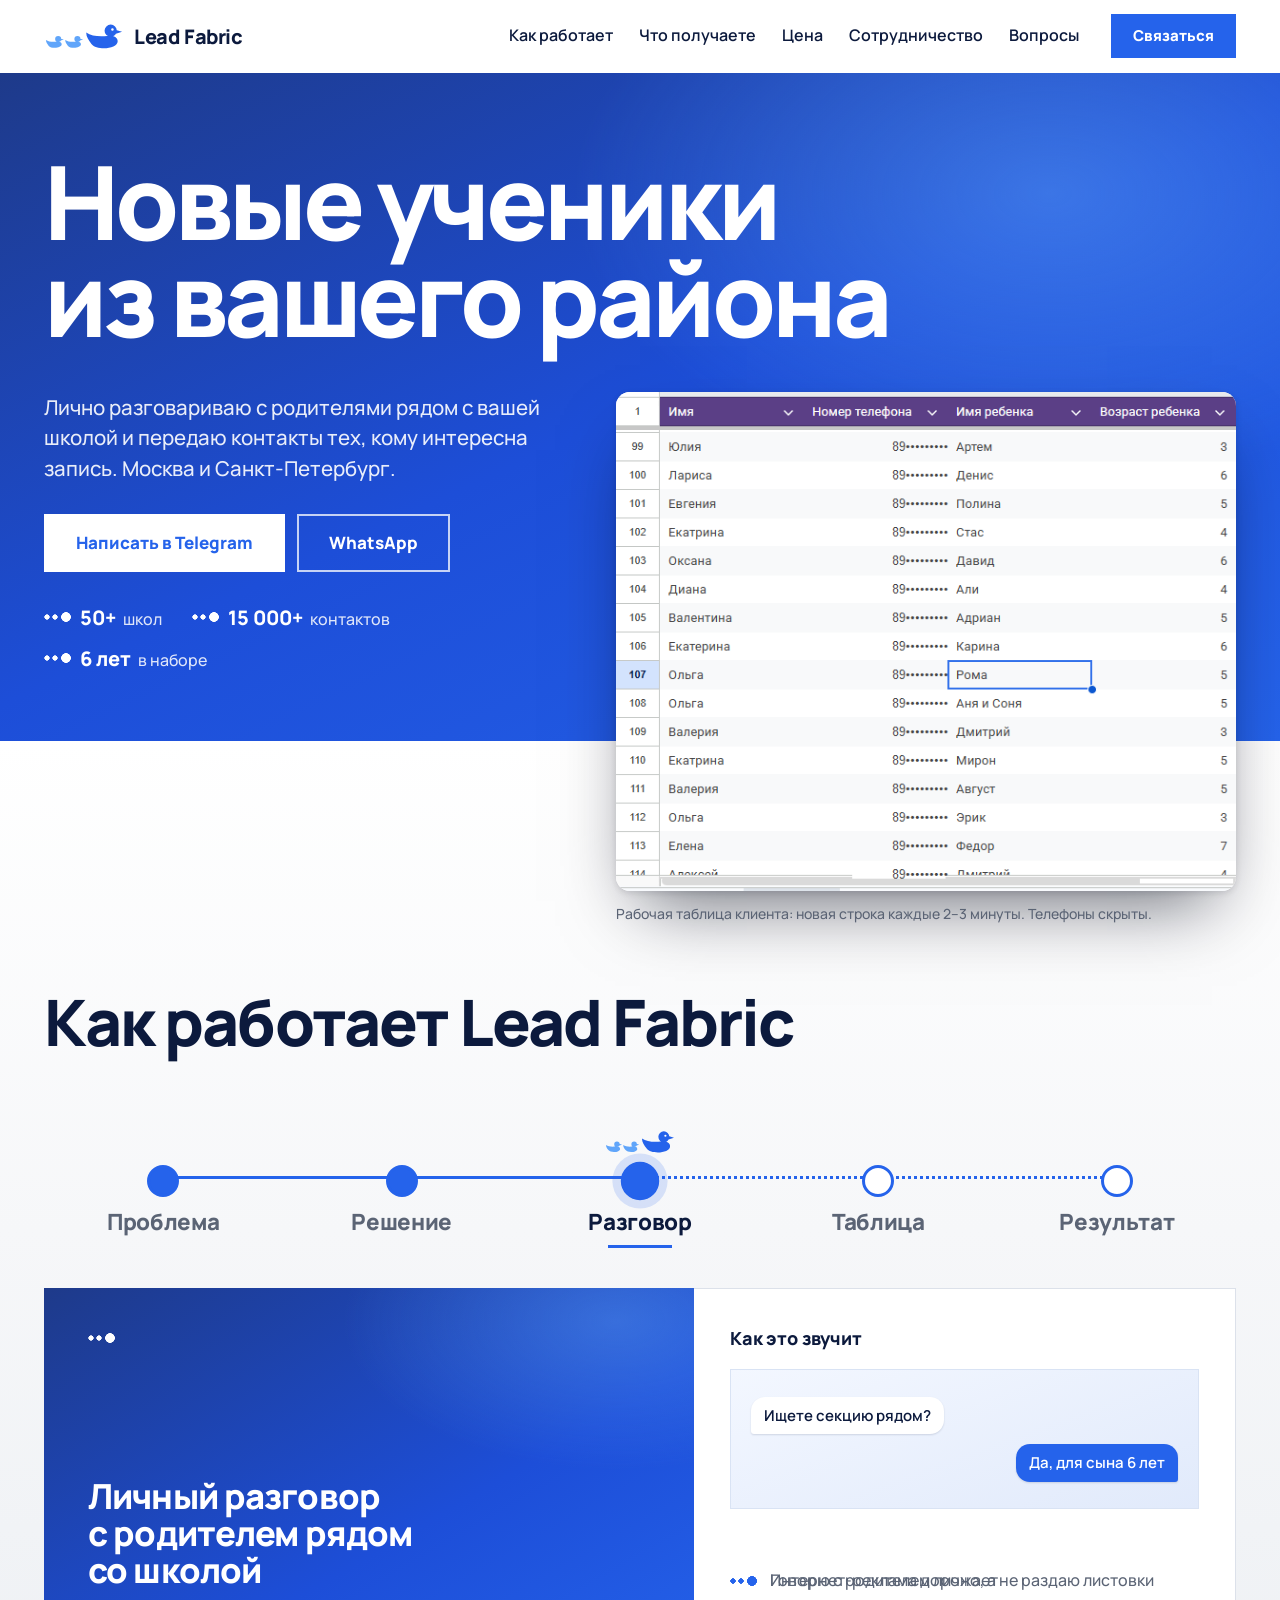
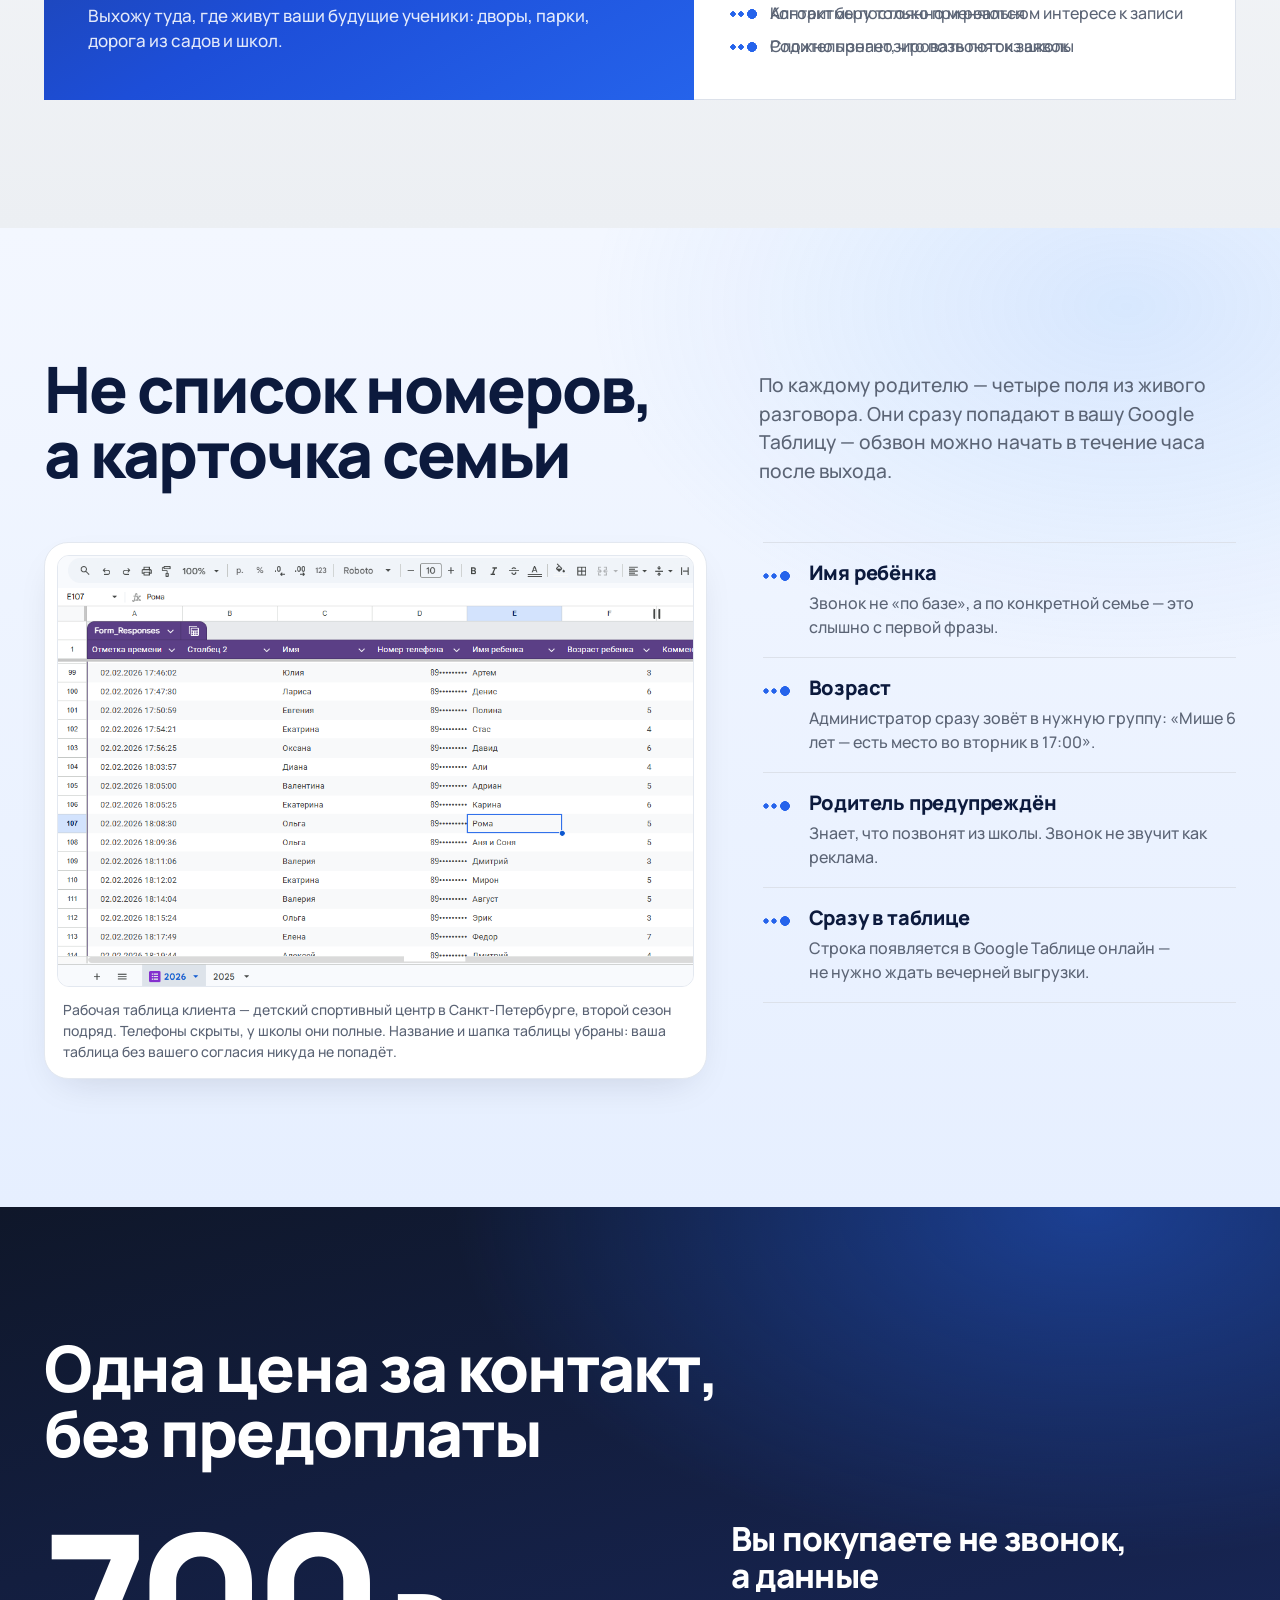
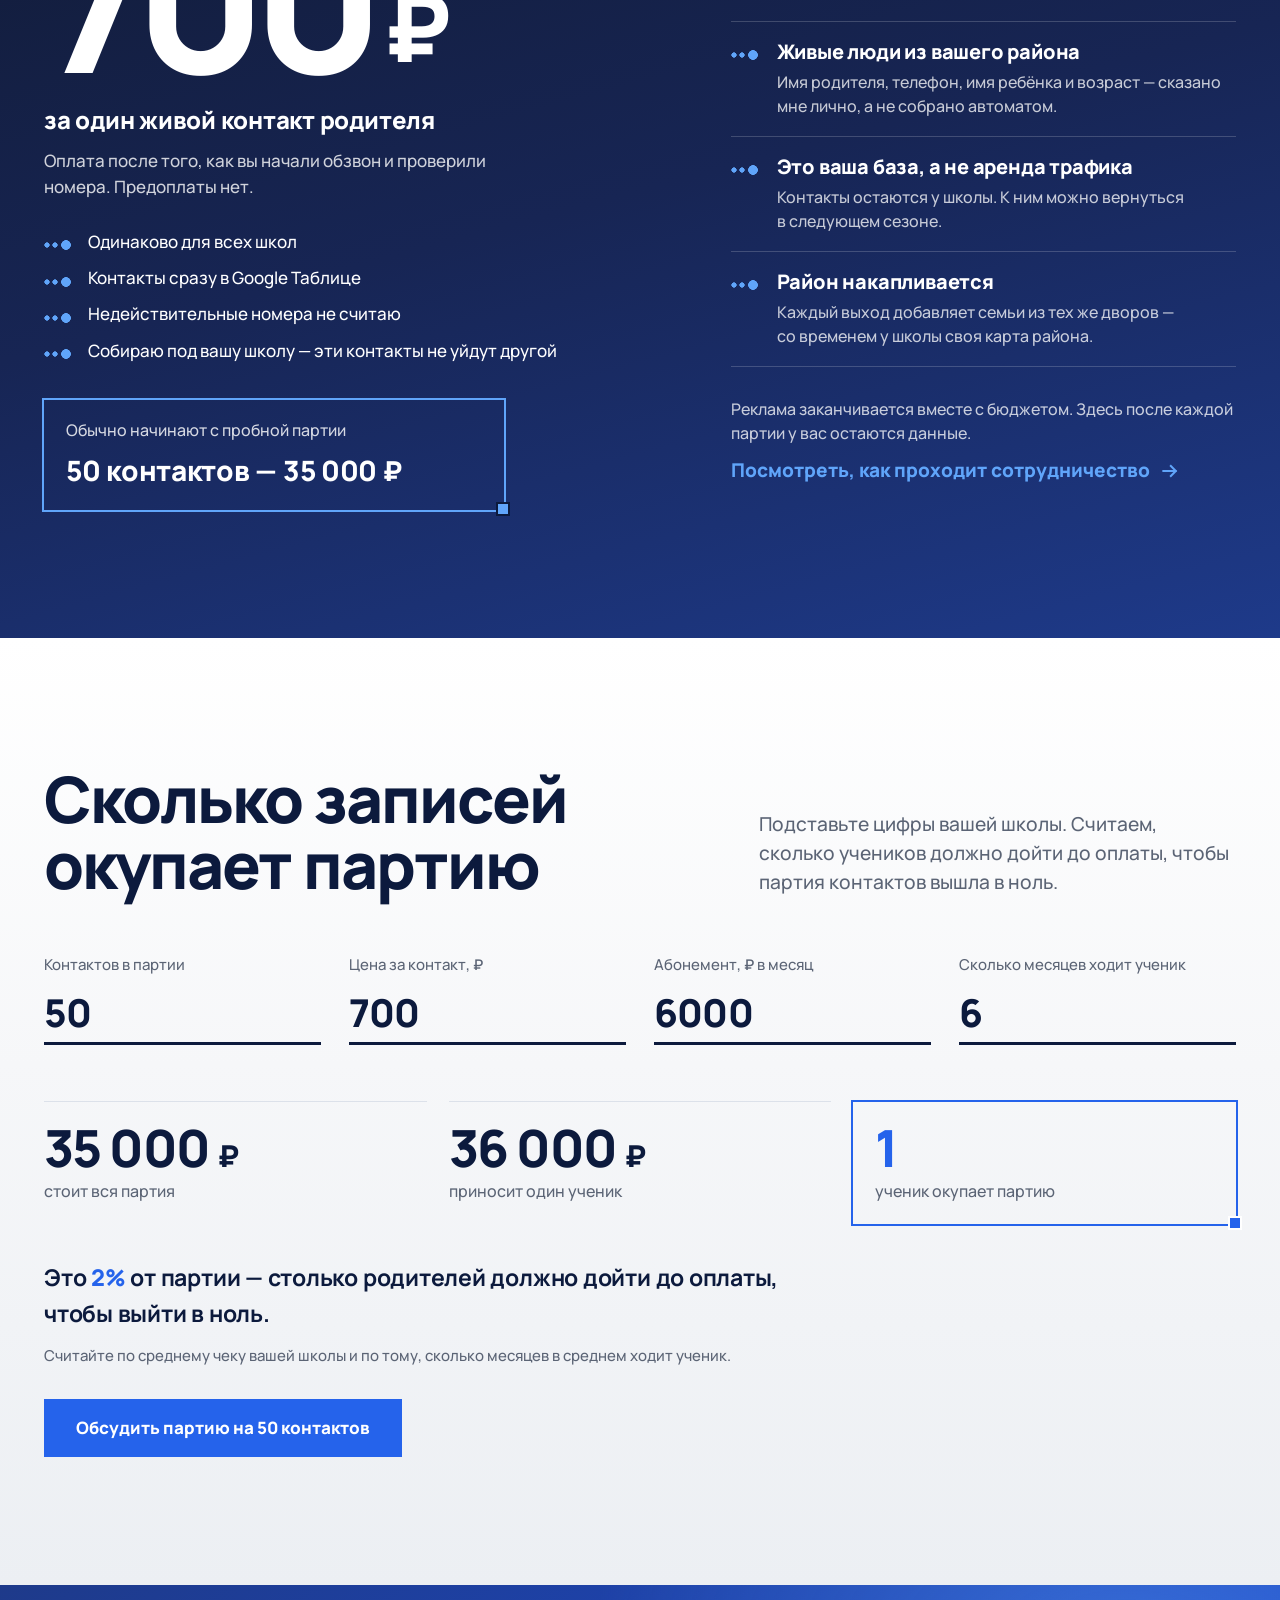
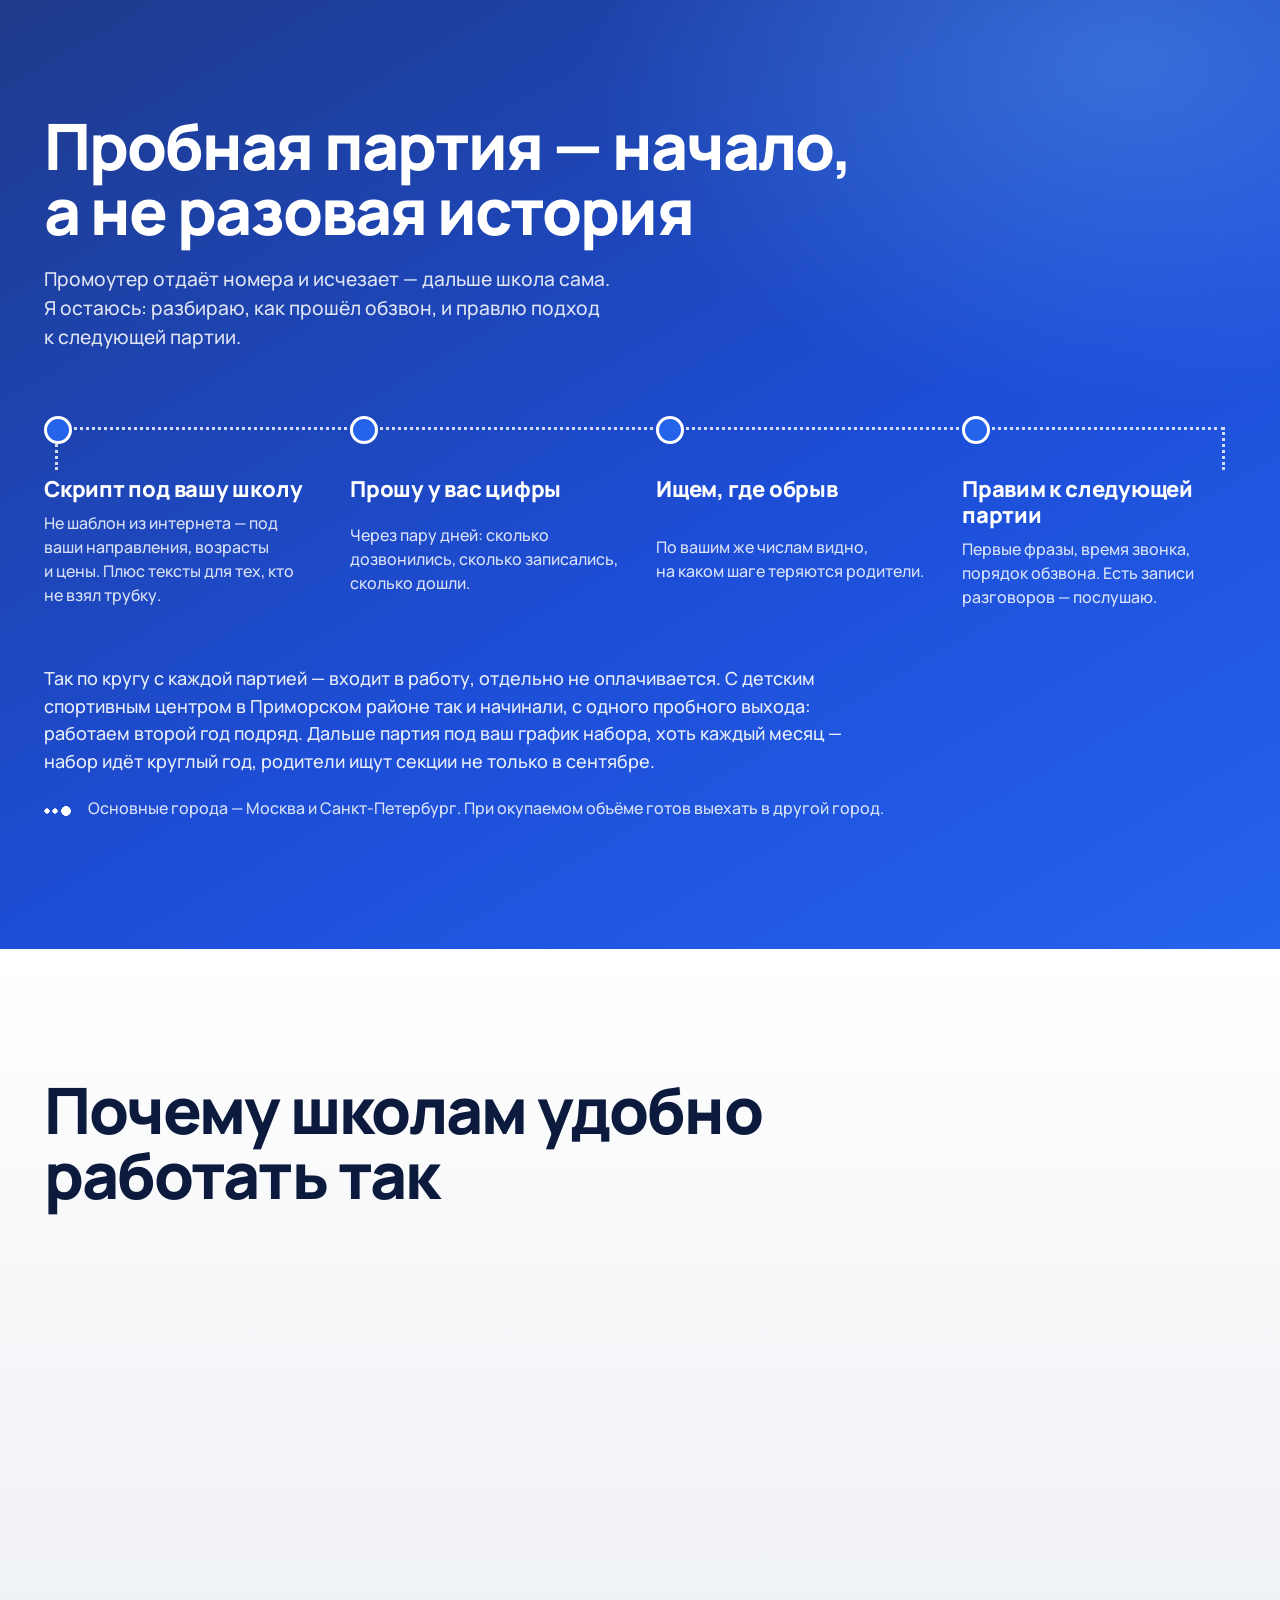
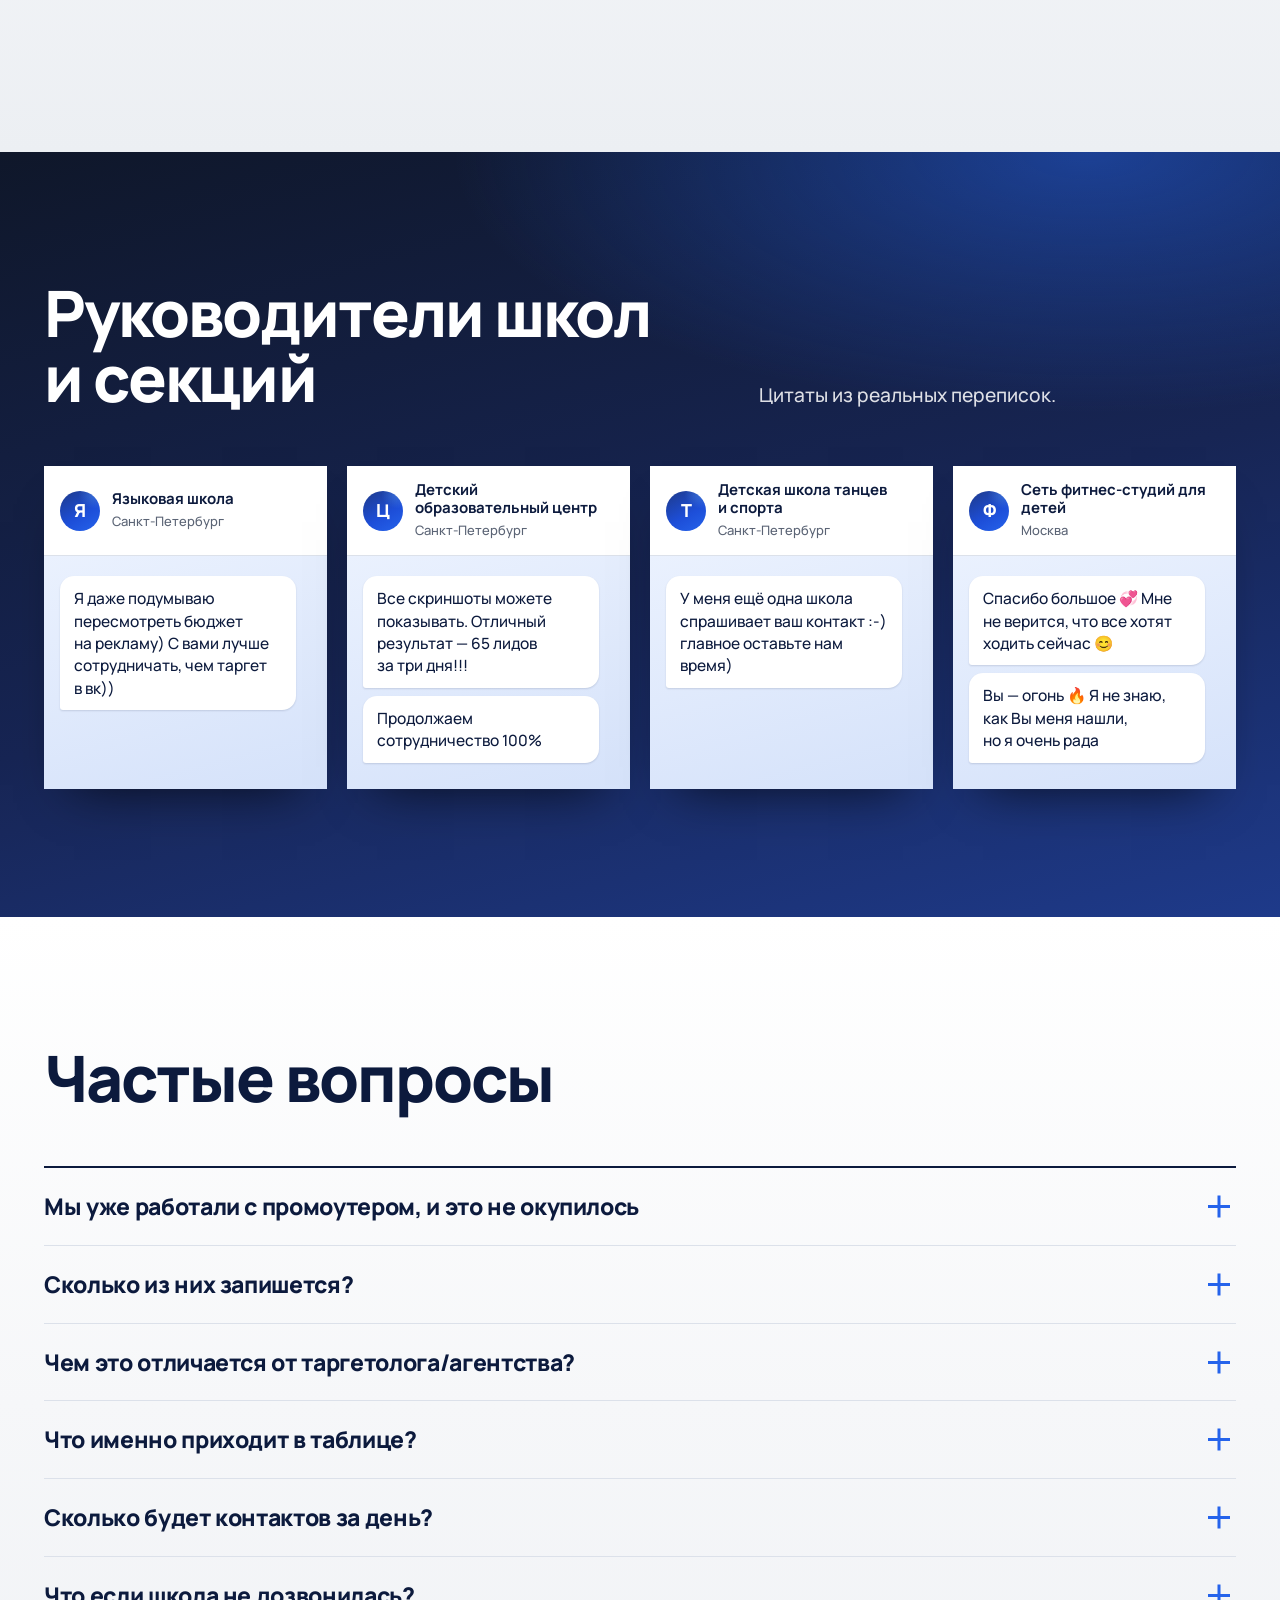
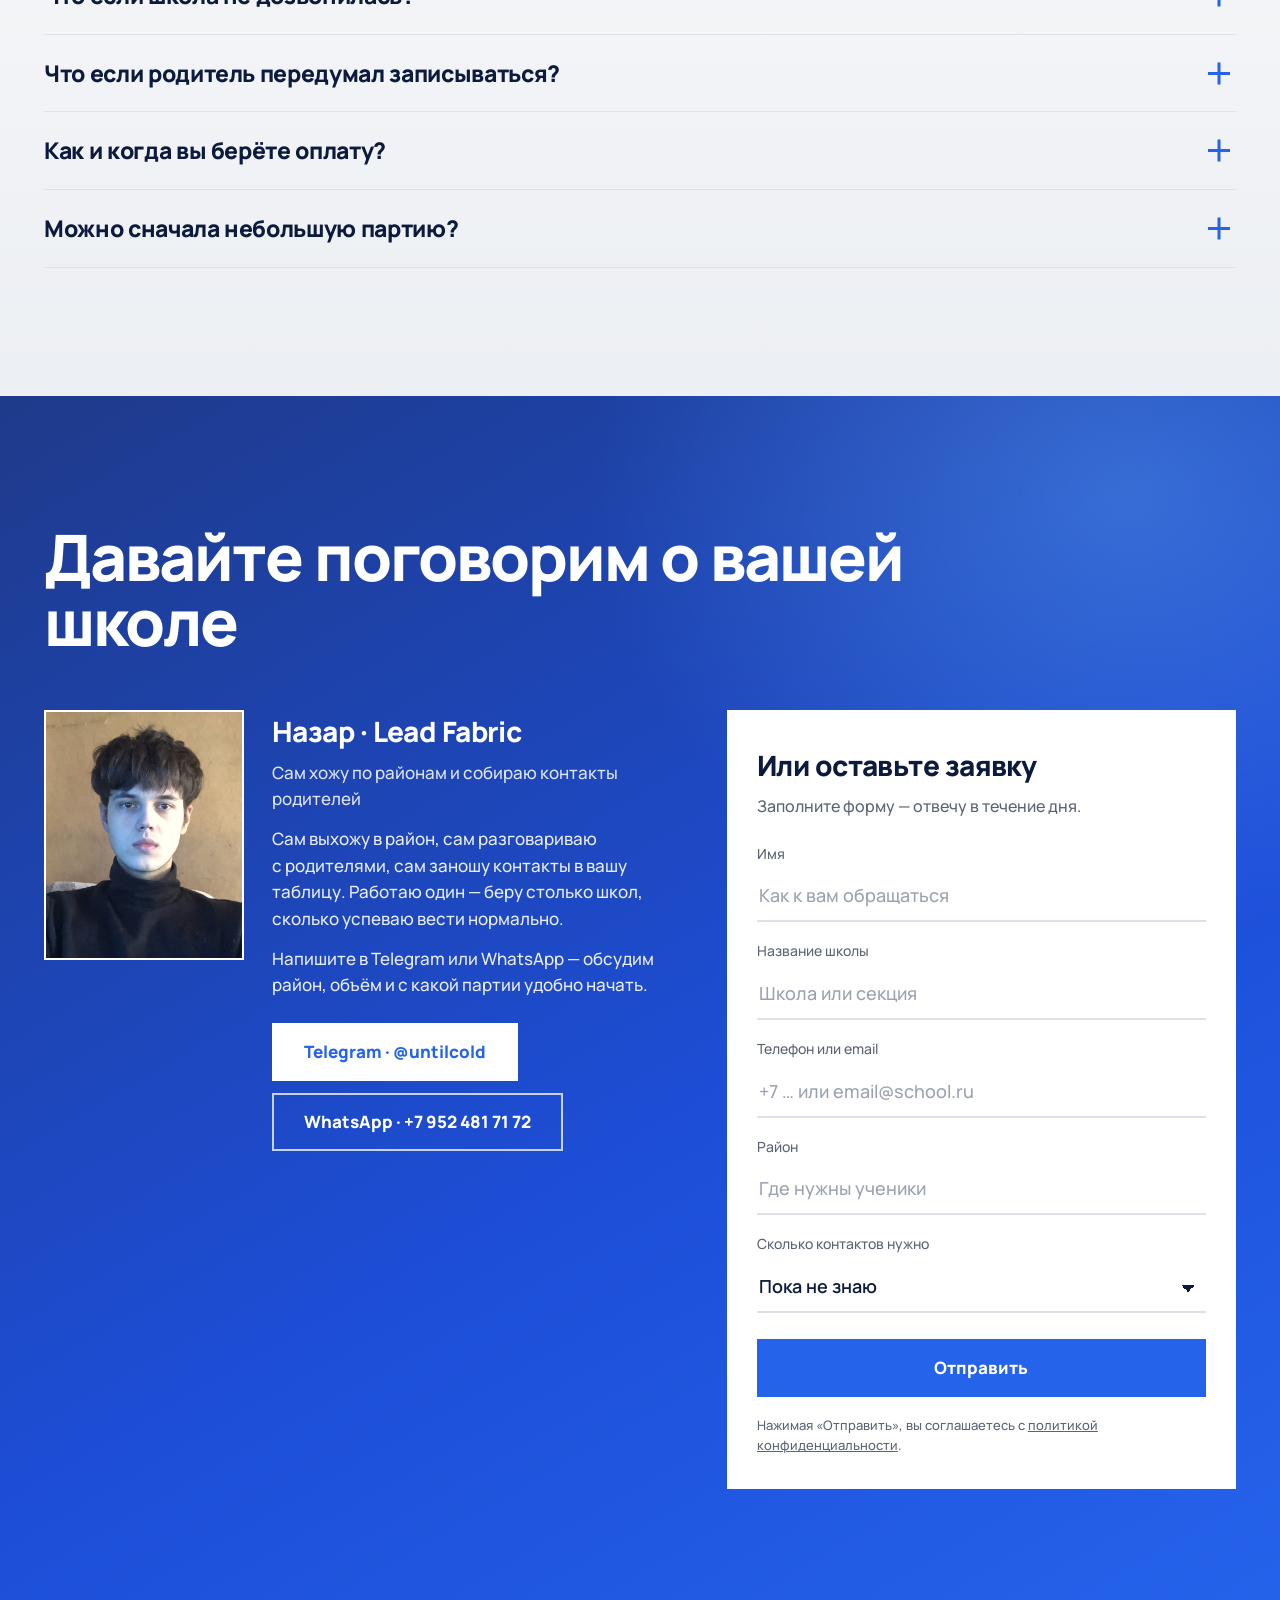
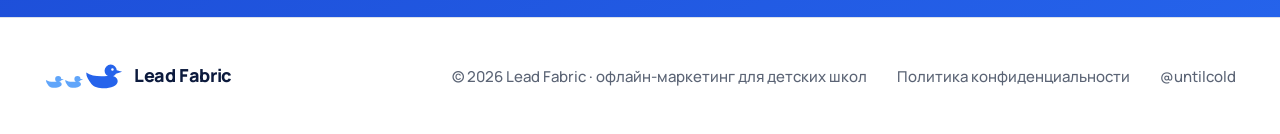
==== commit 9da108af: "Телефон: меню у правого края; версия стилей против старой копии" ====
--- a/index.html
+++ b/index.html
@@ -30,7 +30,7 @@
   <link rel="icon" href="favicon.svg" type="image/svg+xml" />
   <link rel="apple-touch-icon" href="favicon.svg" />
   <link rel="preload" href="fonts/manrope-cyrillic-800.woff2" as="font" type="font/woff2" crossorigin />
-  <link rel="stylesheet" href="styles.css" />
+  <link rel="stylesheet" href="styles.css?v=202610042332" />
   <!-- Метка «скрипты работают»: блоки прячутся до появления на экране только
        при ней. Если скрипт не загрузится, страница останется видна целиком. -->
   <script>document.documentElement.classList.add("js");</script>
@@ -673,6 +673,6 @@
     <a class="btn" href="https://t.me/untilcold" target="_blank" rel="noopener">Написать в Telegram</a>
   </div>
 
-  <script src="script.js"></script>
+  <script src="script.js?v=202610042332"></script>
 </body>
 </html>
--- a/styles.css
+++ b/styles.css
@@ -57,6 +57,8 @@
 .sec { padding: 88px 0; }
 @media (min-width: 960px) { .sec { padding: 128px 0; } }
 .sec--line { border-top: 1px solid var(--line); }
+/* белые блоки — лёгкий переход от белого к светло-серому (просьба Назара 04.10) */
+.sec:not(.f-blue):not(.f-ink):not(.f-sky) { background-color: #ffffff; background-image: linear-gradient(180deg, #ffffff 0%, #f6f7f9 45%, #eceff3 100%); }
 .f-blue { background-color: var(--blue); background-image: var(--grad-blue); color: var(--white); }
 .f-ink { background-color: var(--ink); background-image: var(--grad-ink); color: var(--white); }
 /* светло-голубое поле — мягкий переход между синим и белым (по просьбе Назара 04.10) */
@@ -124,7 +126,7 @@
   .top.is-open .nav-toggle span:first-child { transform: translateY(5px) rotate(45deg); }
   .top.is-open .nav-toggle span:last-child { transform: translateY(-5px) rotate(-45deg); }
 }
-@media (max-width: 520px) { .top-cta { display: none; } .top-in { gap: 12px; } }
+@media (max-width: 520px) { .top-cta { display: none; } .top-in { gap: 12px; } .top-cta + .nav-toggle { margin-left: auto; margin-right: -10px; } }
 
 /* ---------- первый экран ---------- */
 /* Первый экран без анимации появления: браузер запускает её не сразу,
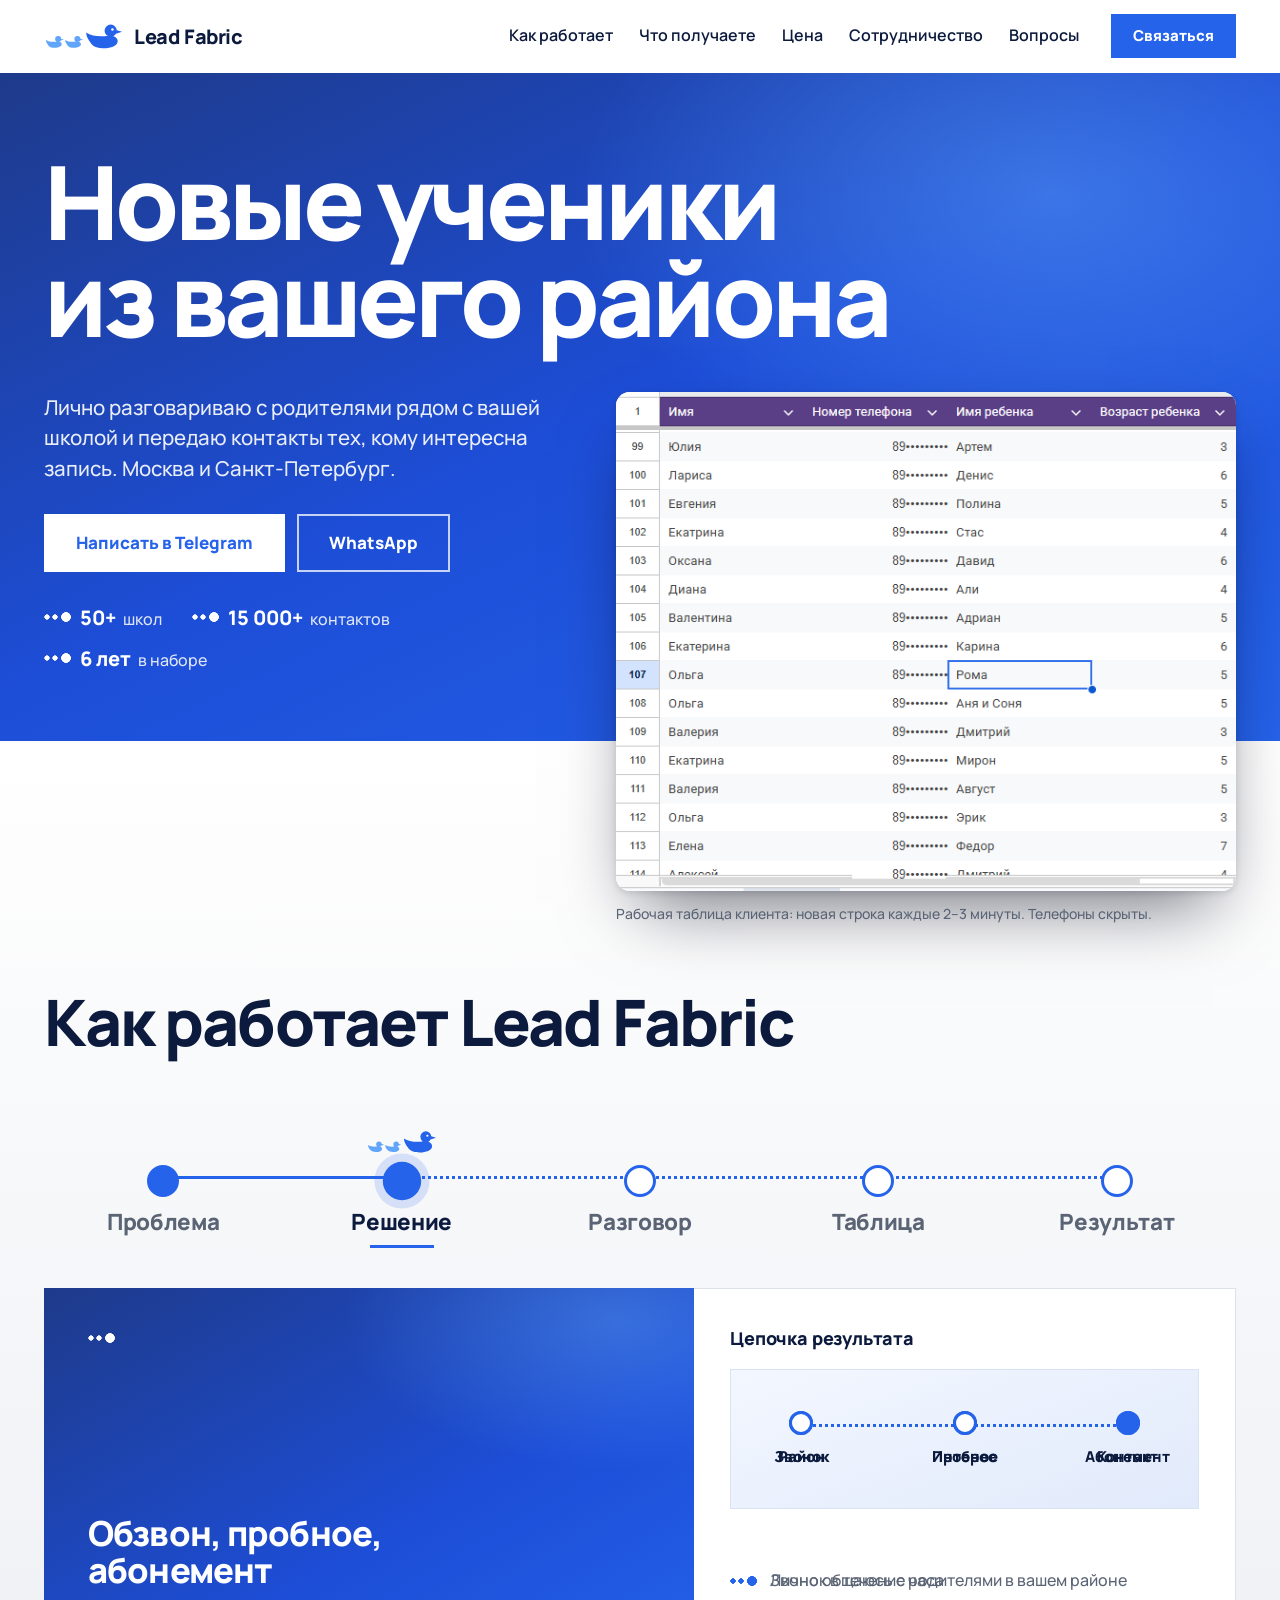
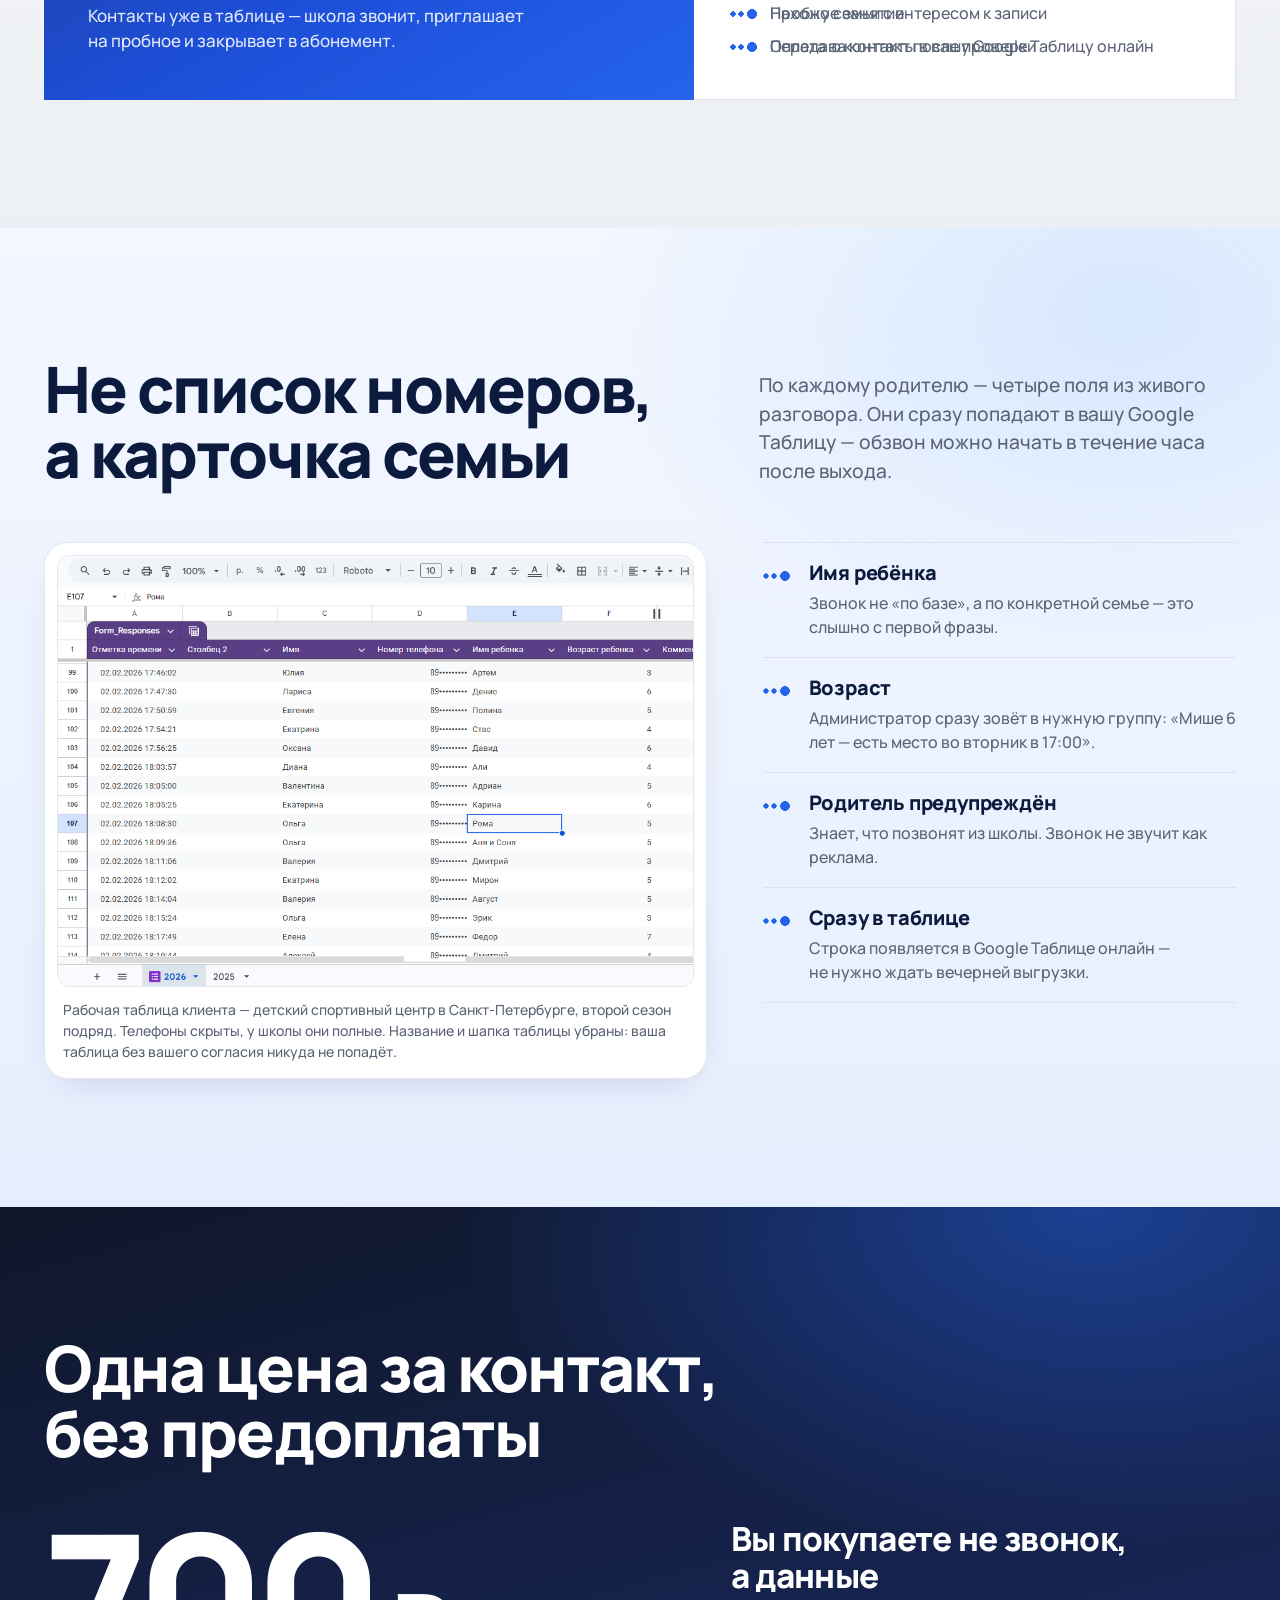
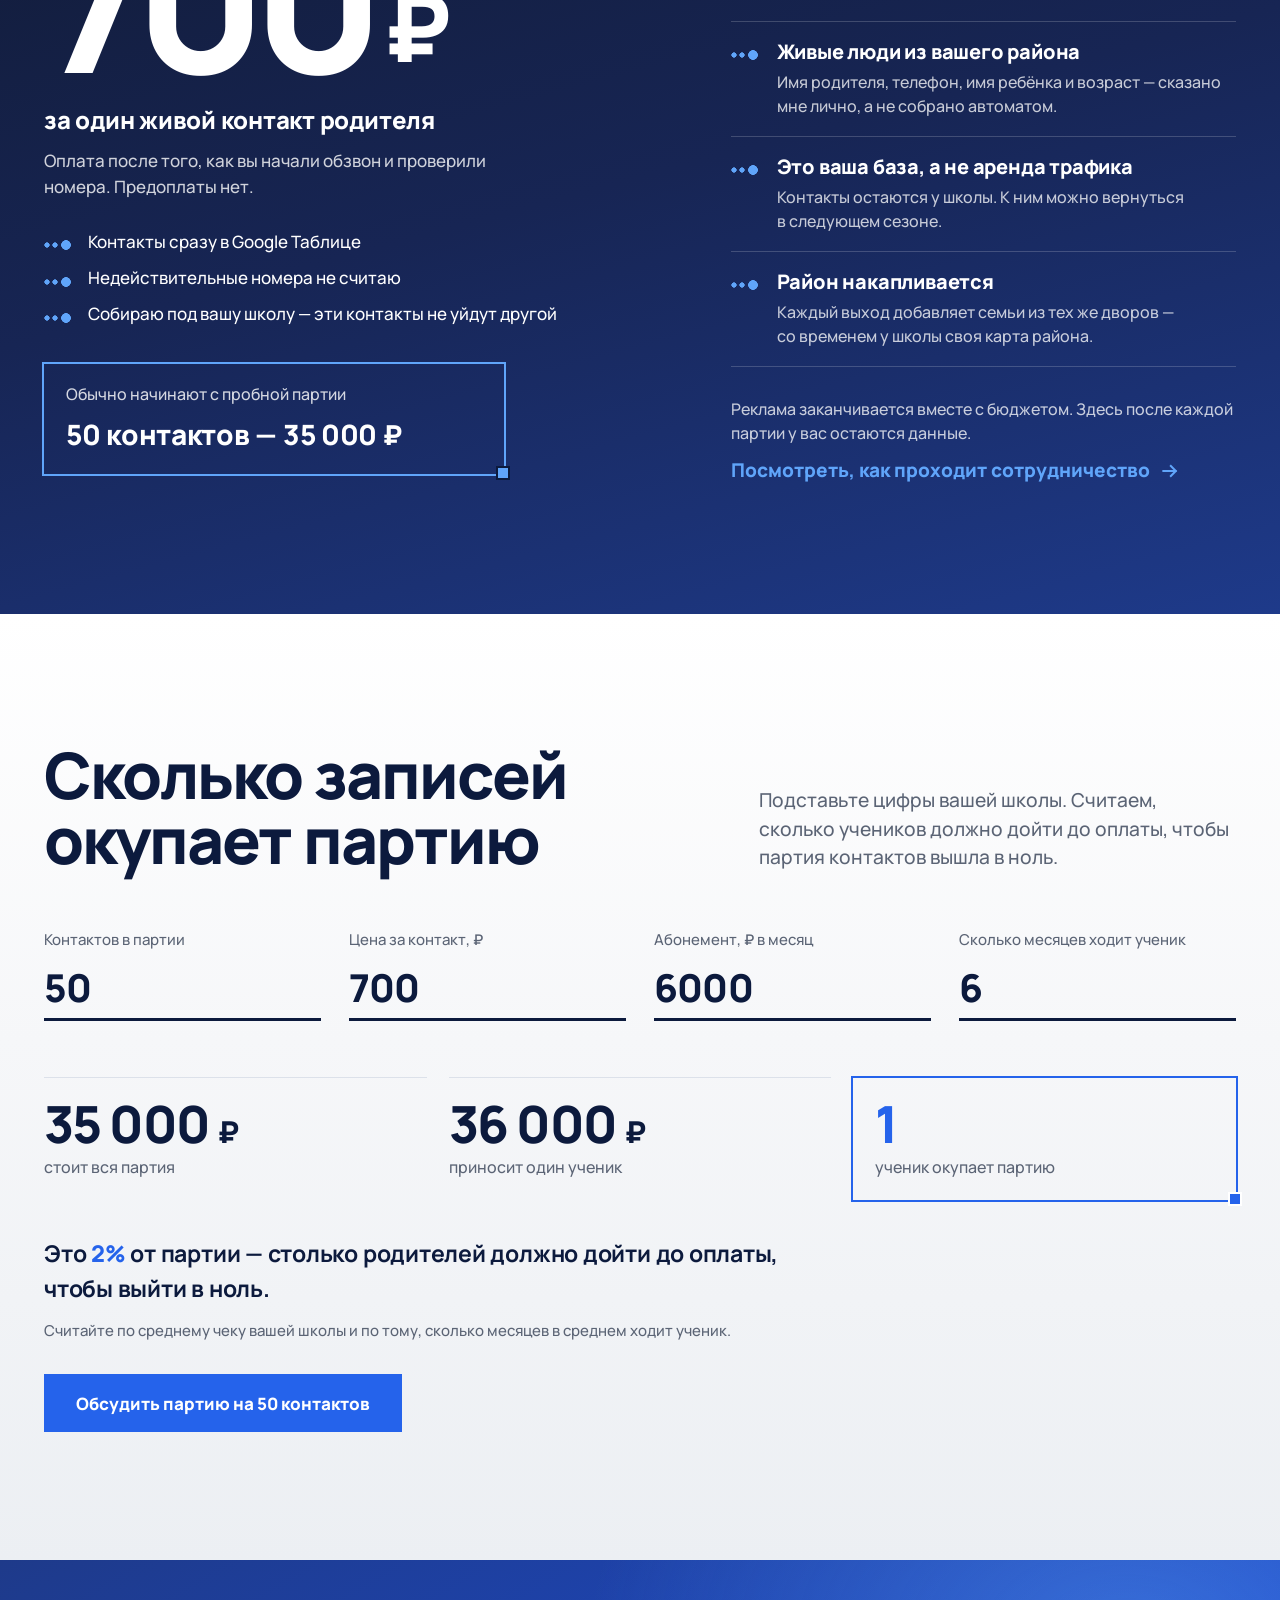
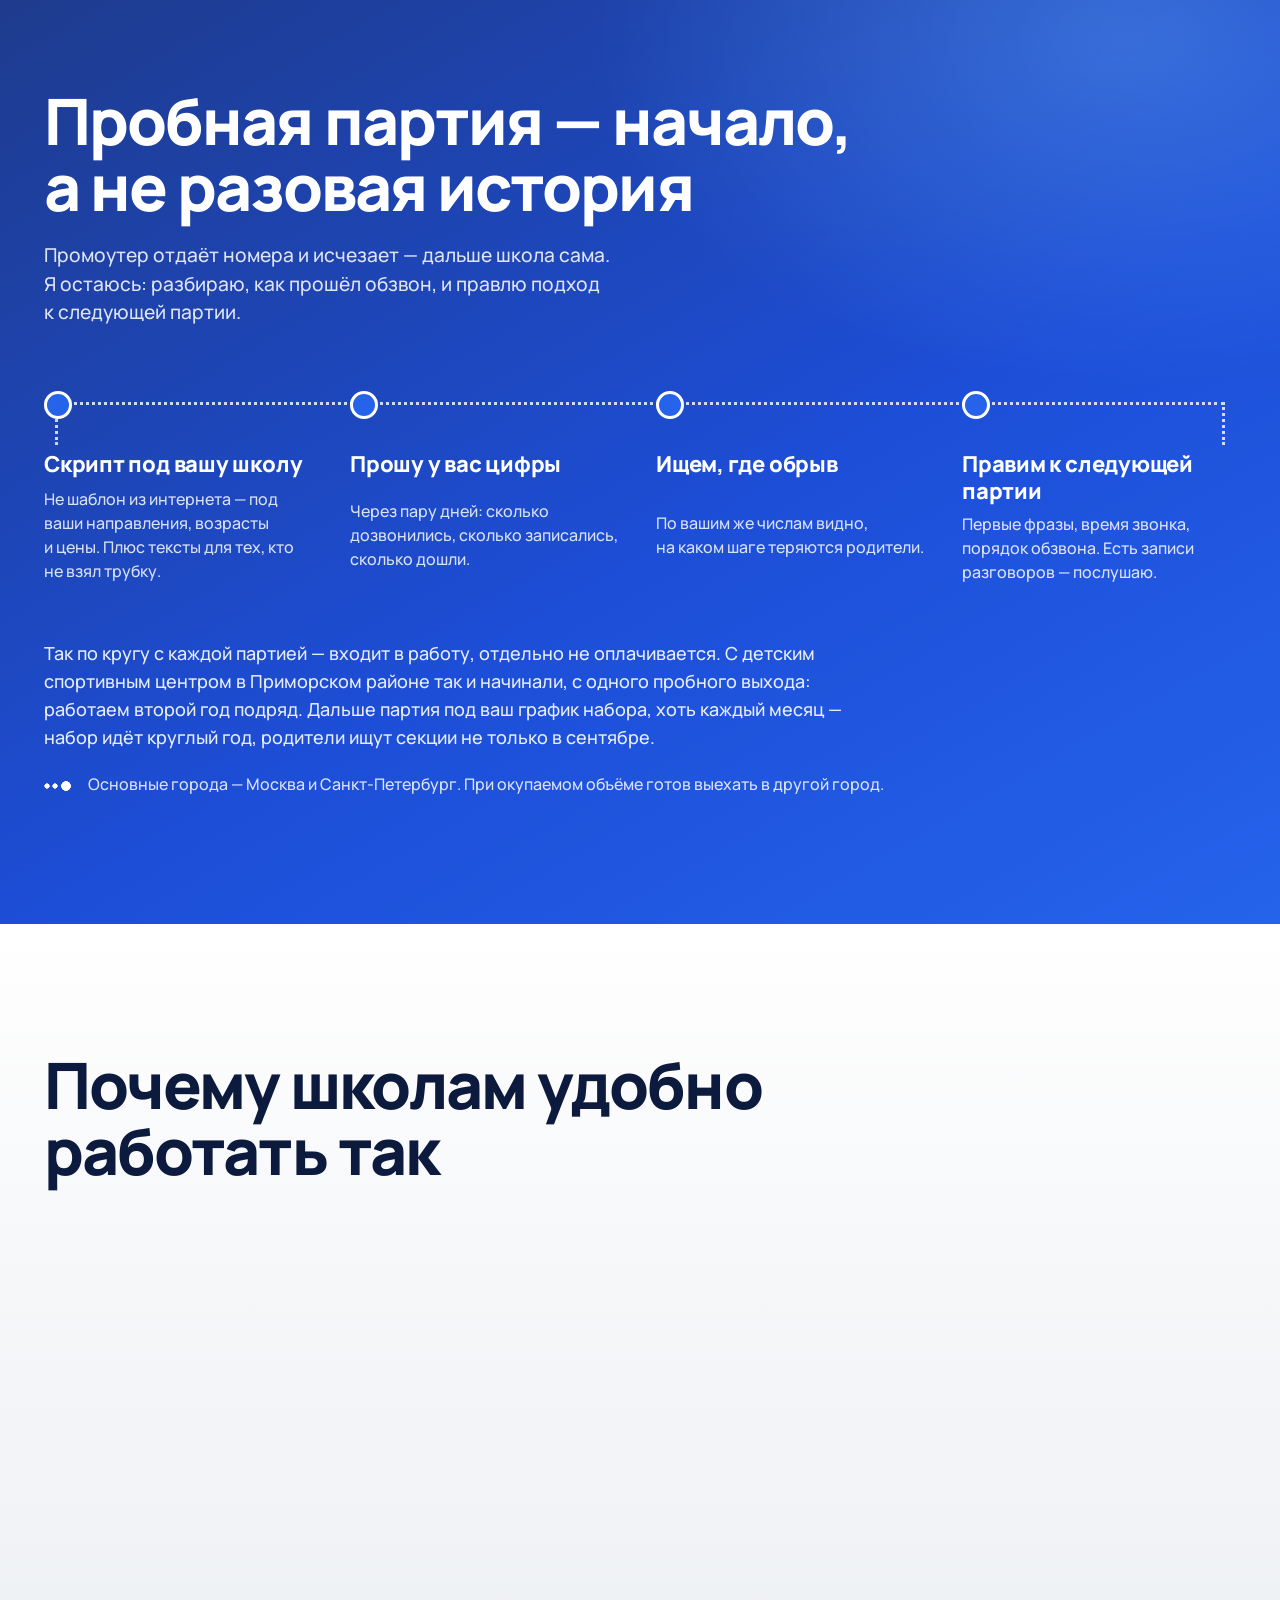
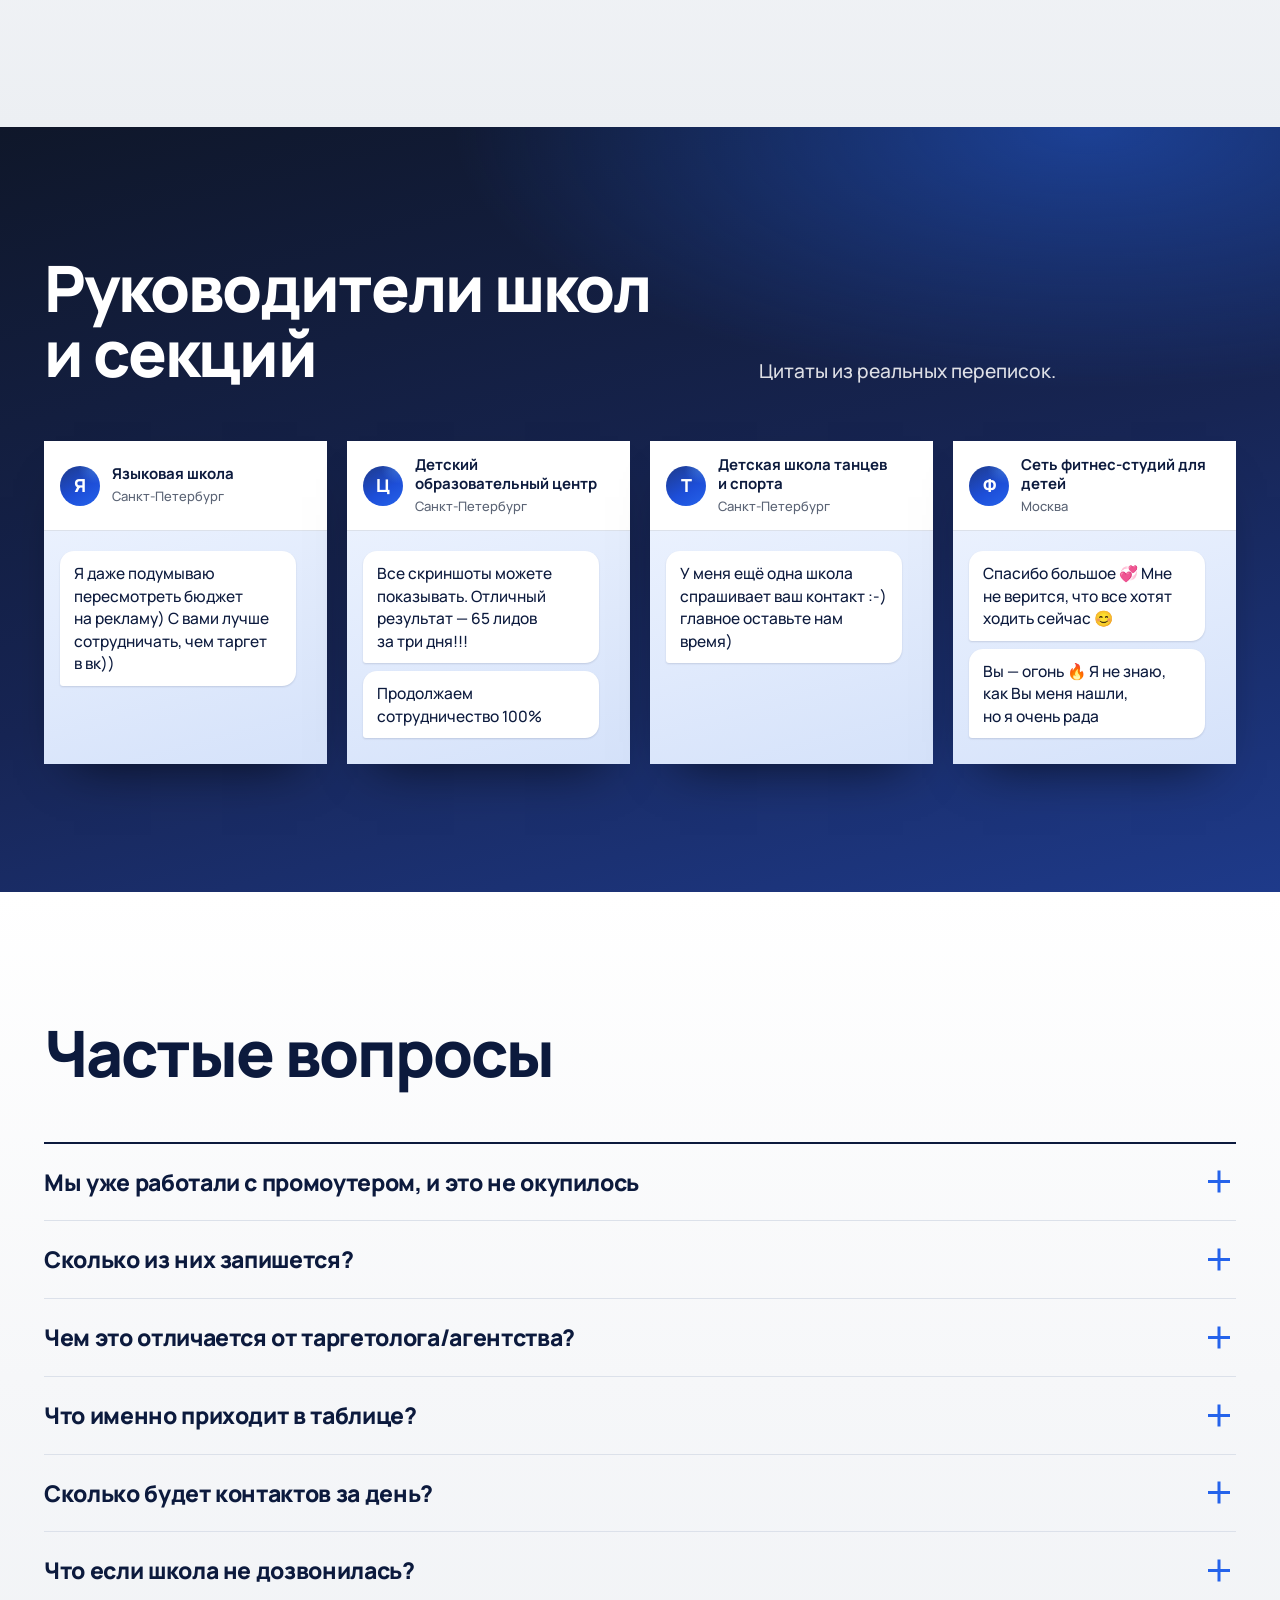
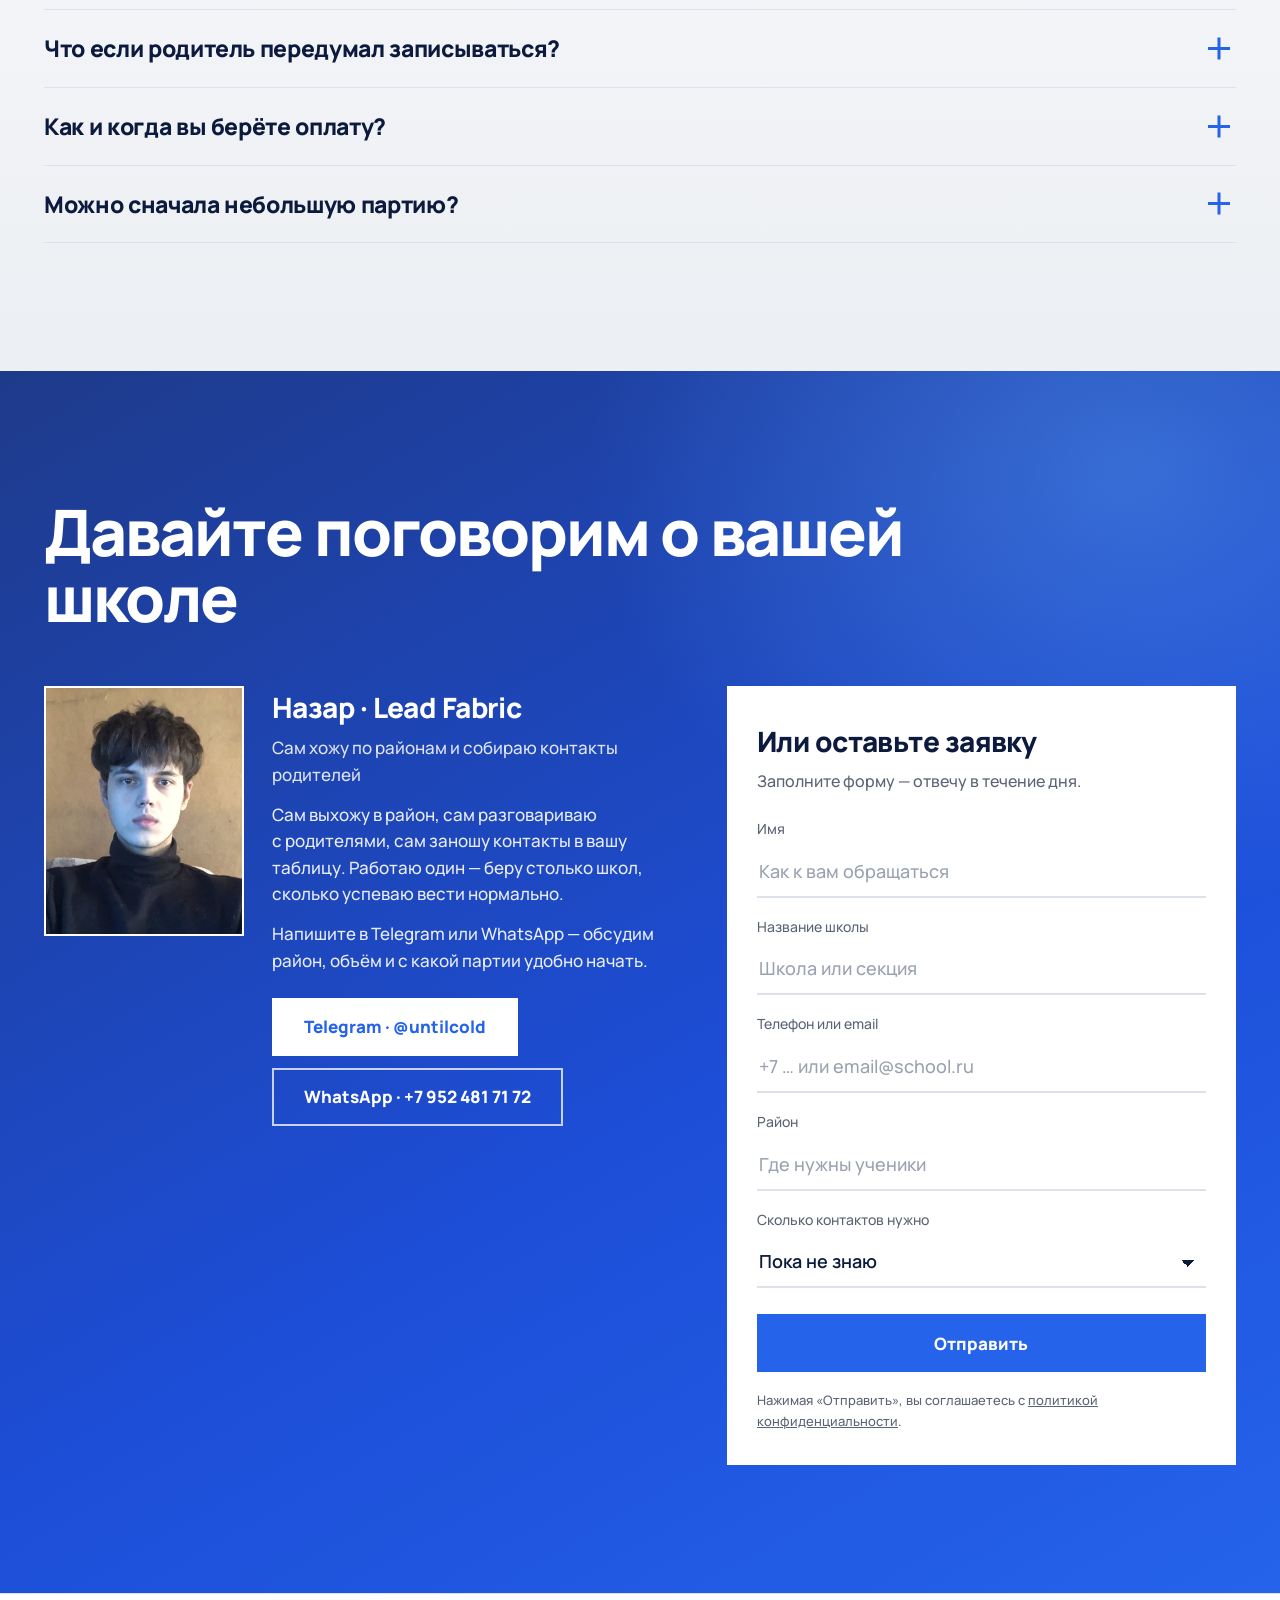
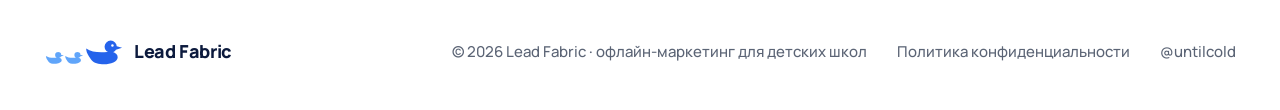
==== commit 5c607c96: "Цена: убрано «одинаково для всех школ»" ====
--- a/index.html
+++ b/index.html
@@ -295,7 +295,6 @@
             <p class="price-for">за один живой контакт родителя</p>
             <p class="price-note">Оплата после того, как вы начали обзвон и&nbsp;проверили номера. Предоплаты нет.</p>
             <ul class="checks">
-              <li>Одинаково для всех школ</li>
               <li>Контакты сразу в&nbsp;Google Таблице</li>
               <li>Недействительные номера не&nbsp;считаю</li>
               <li>Собираю под вашу школу — эти контакты не&nbsp;уйдут другой</li>
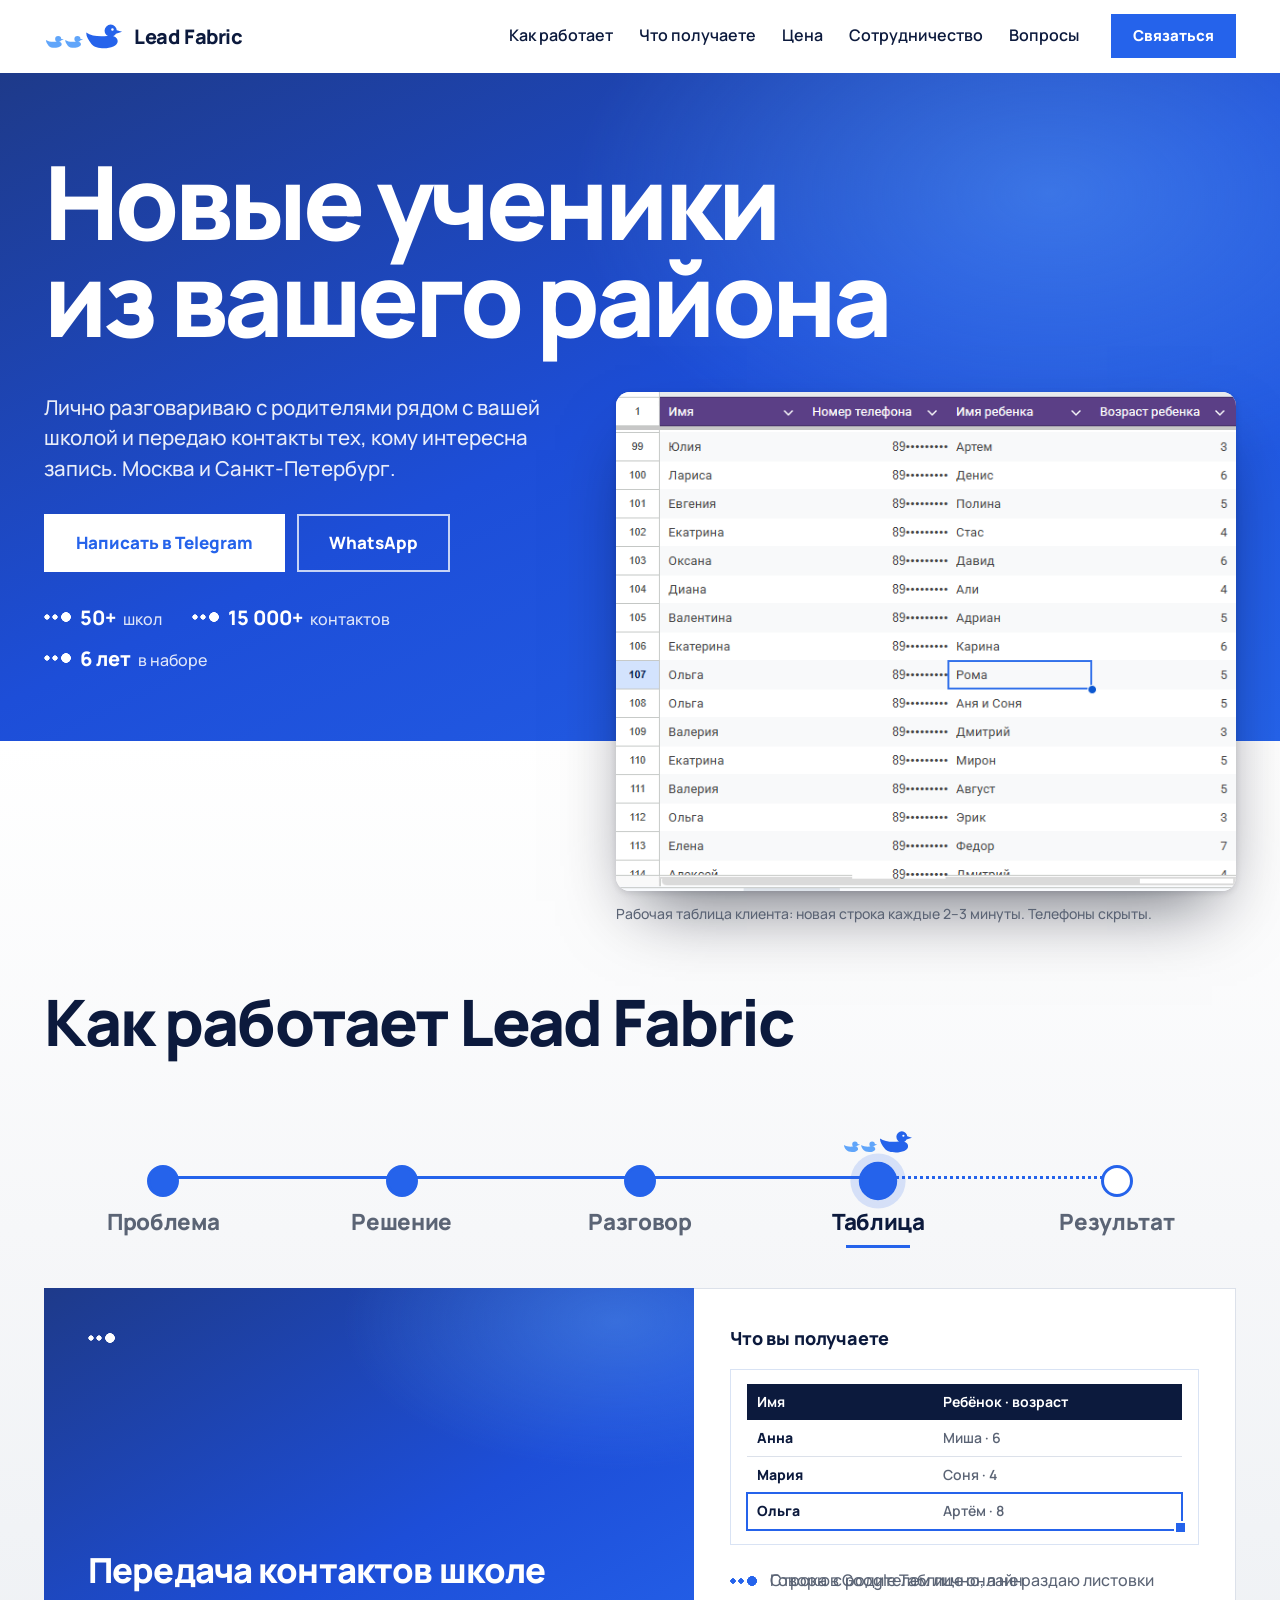
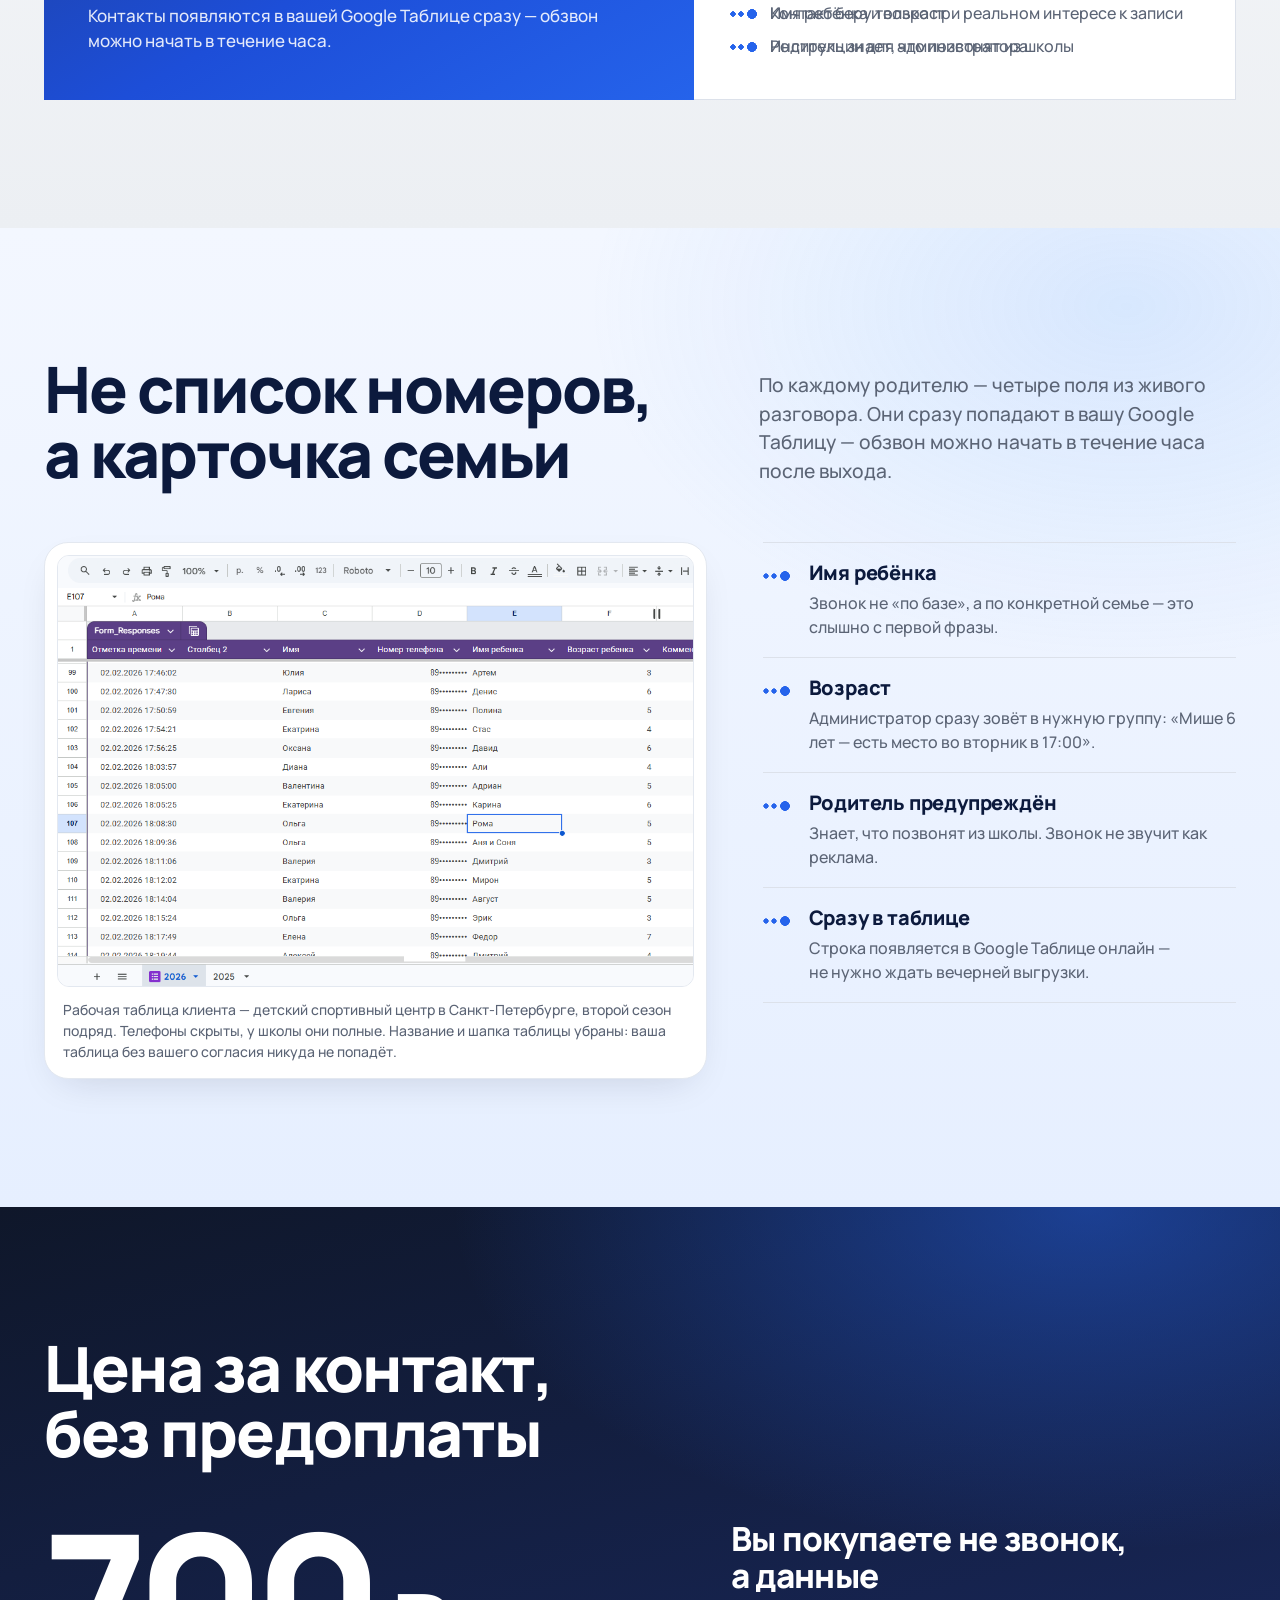
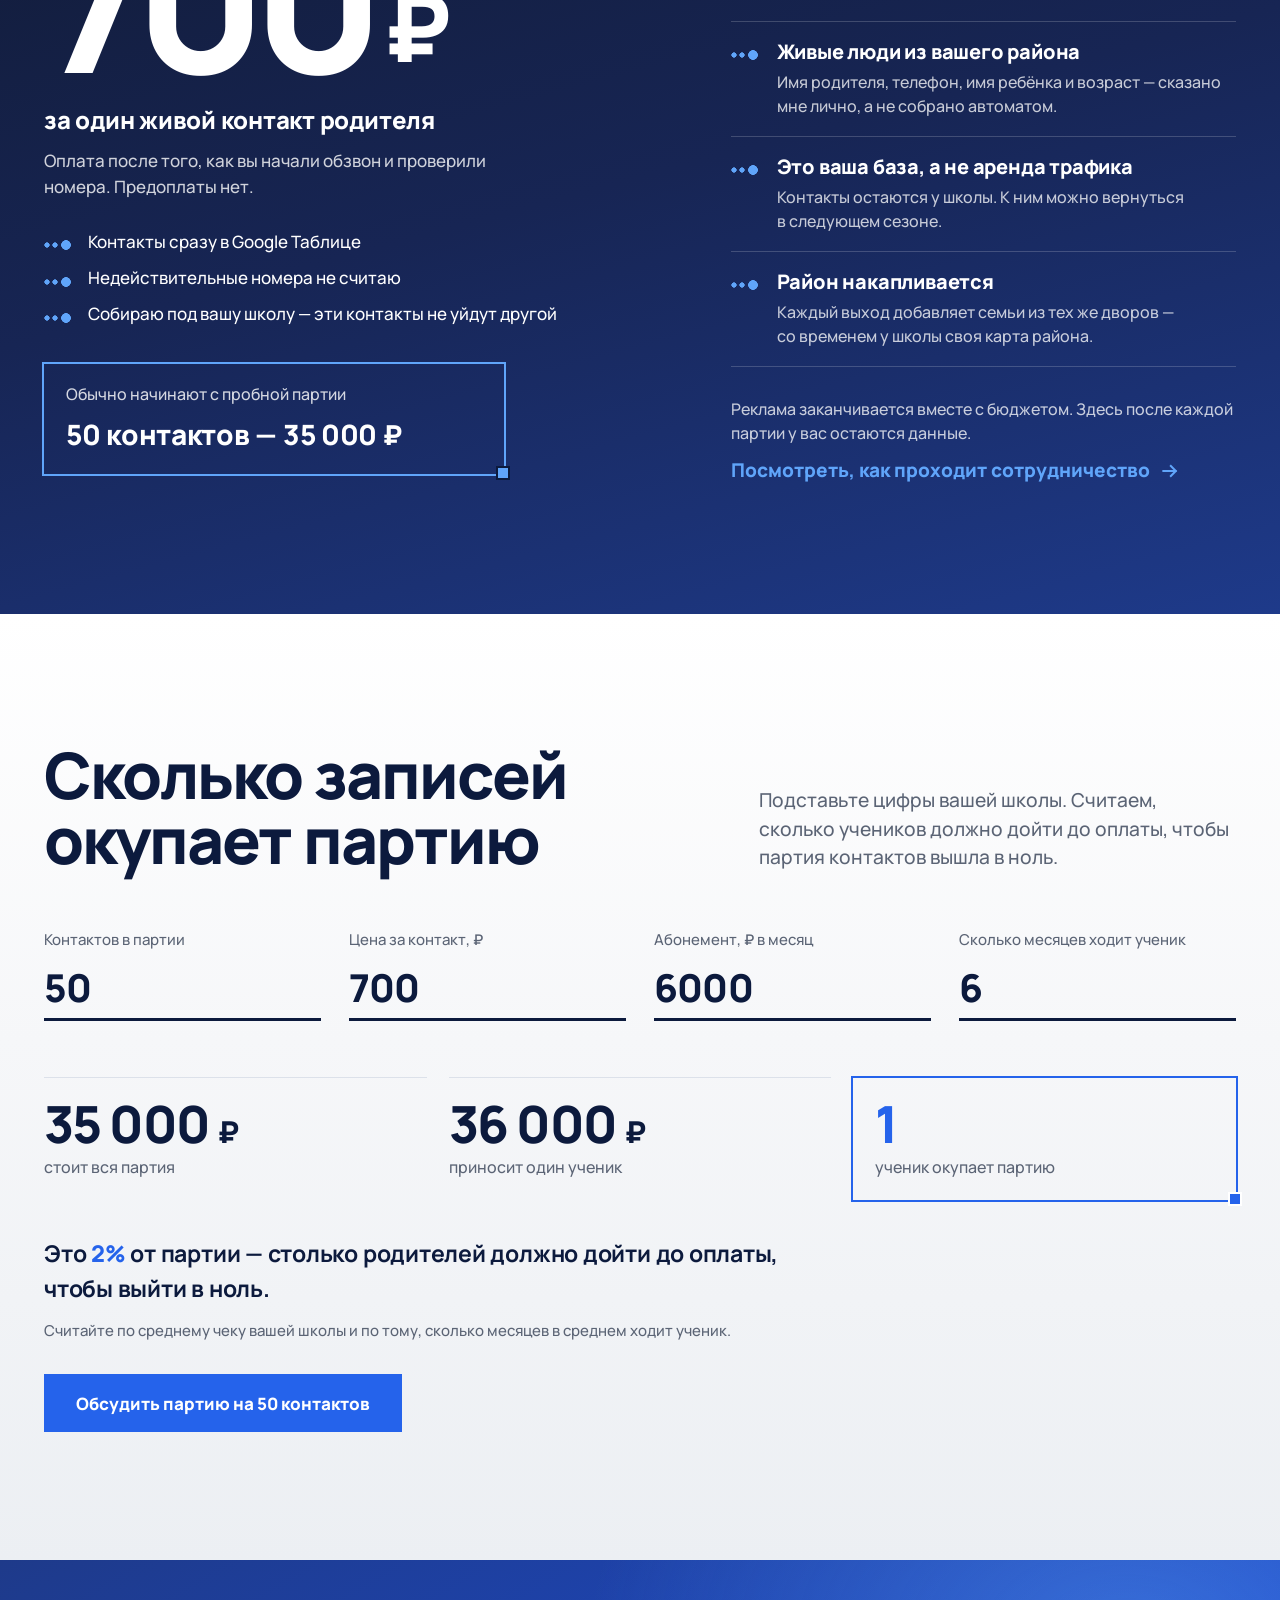
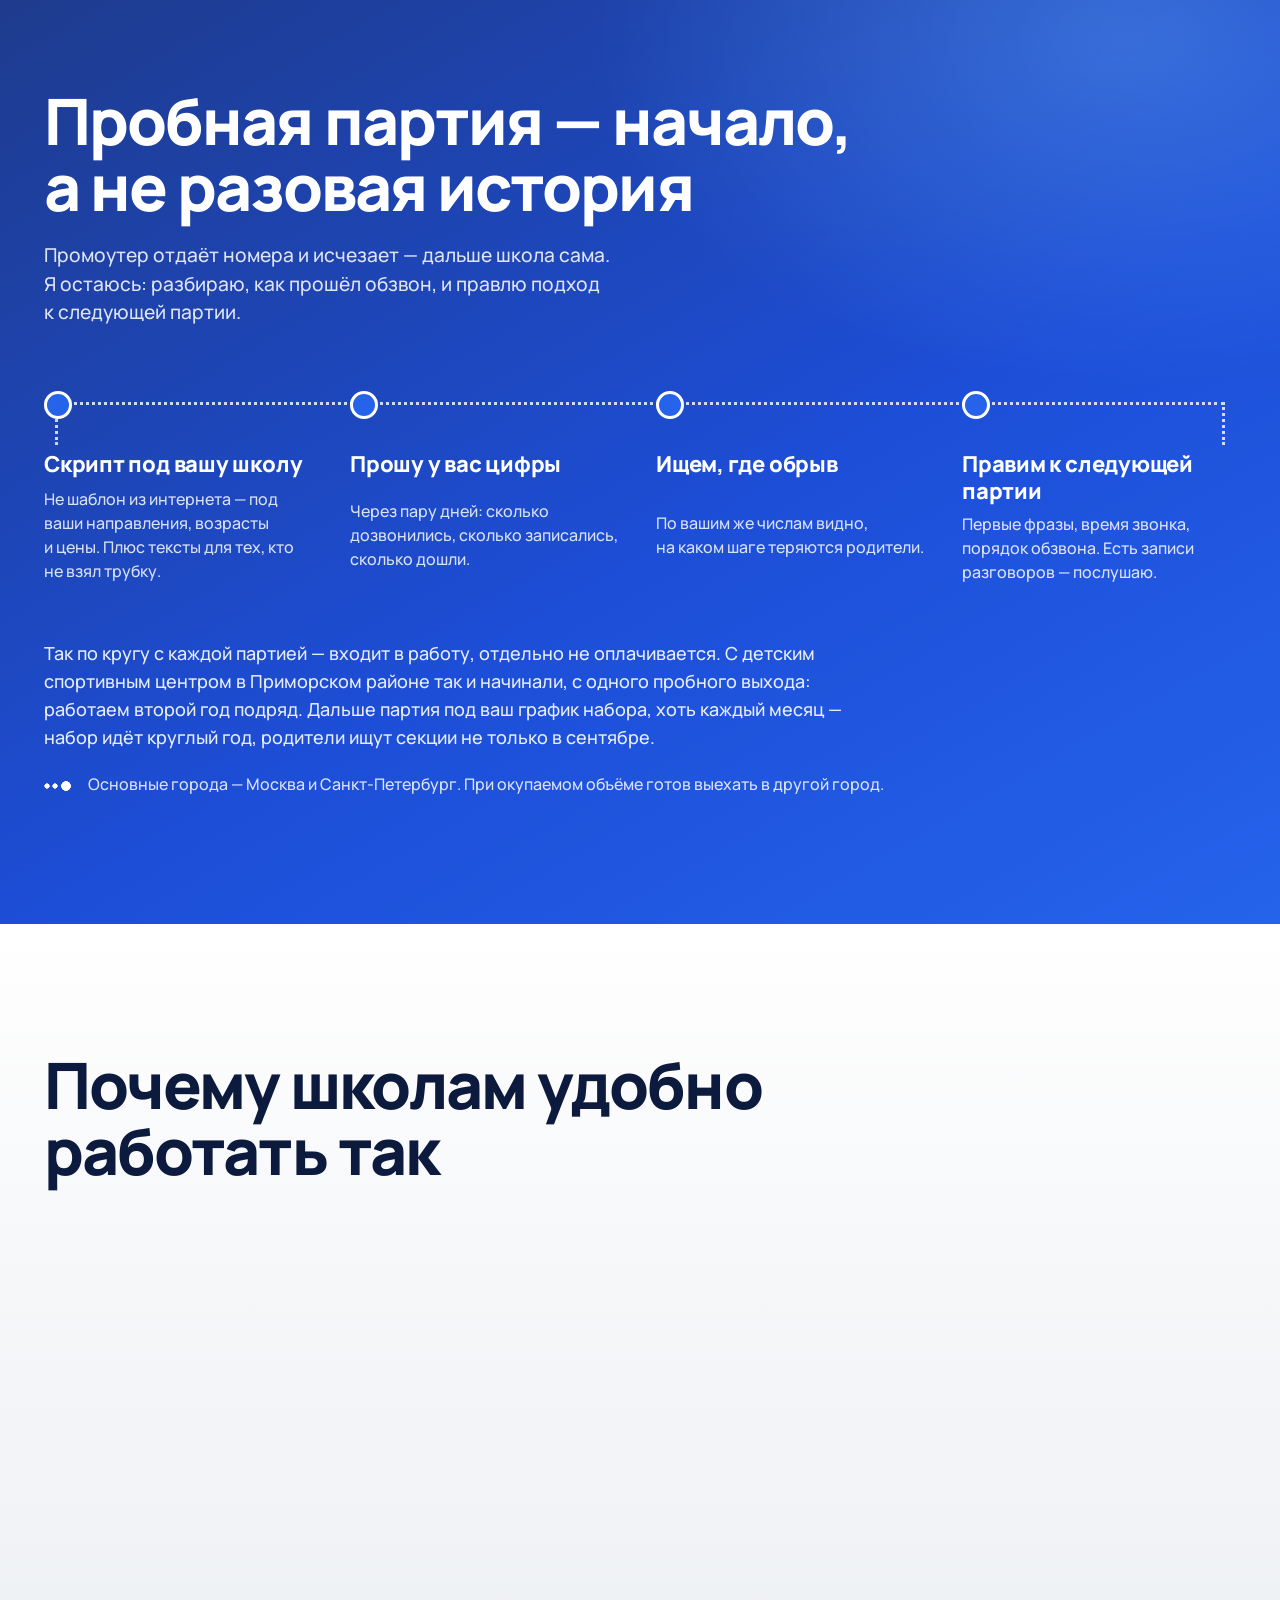
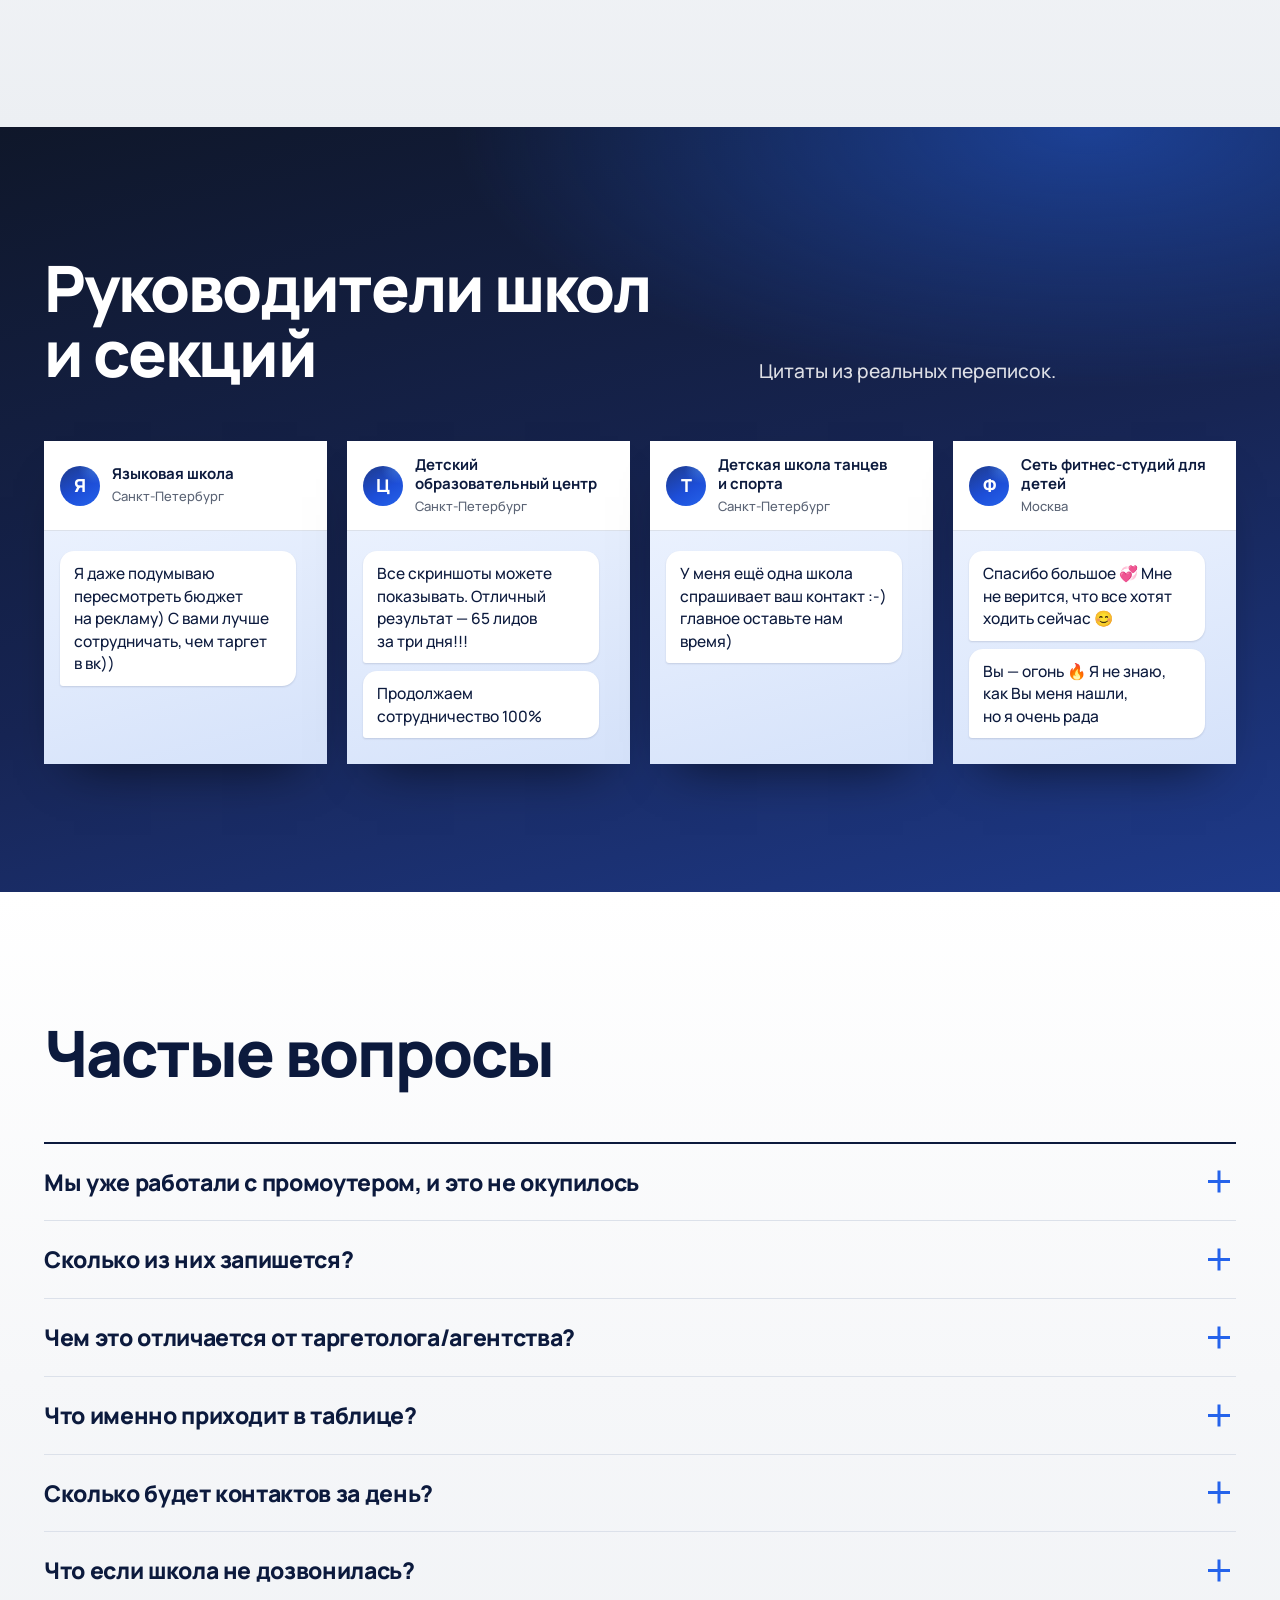
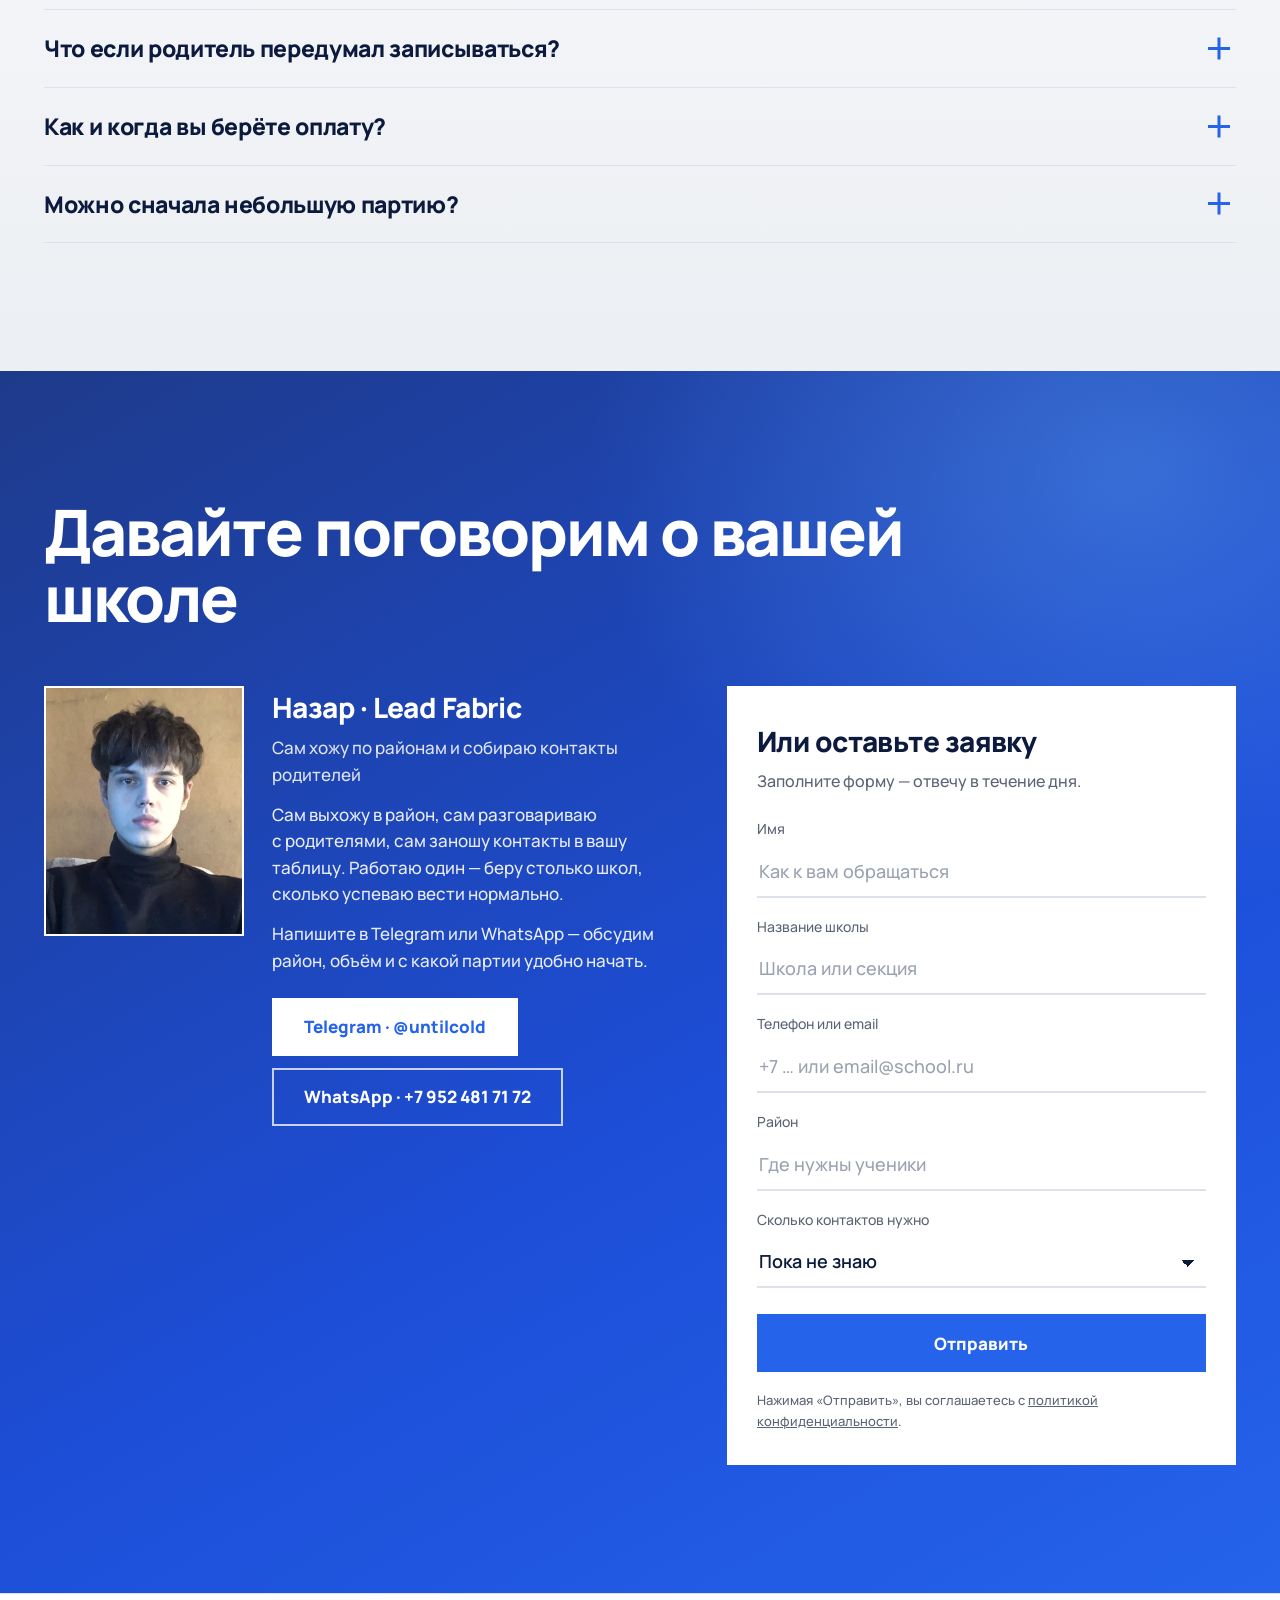
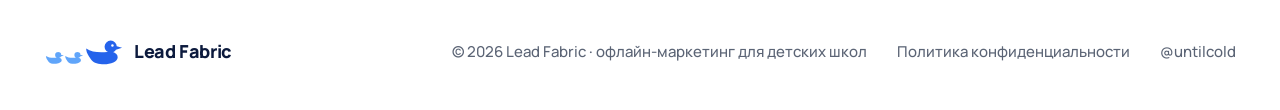
==== commit 8591026e: "Цена: заголовок без «одна цена»" ====
--- a/index.html
+++ b/index.html
@@ -288,7 +288,7 @@
     <!-- ============ цена ============ -->
     <section class="sec f-ink" id="price">
       <div class="wrap">
-        <h2 class="rv">Одна цена за&nbsp;контакт, без&nbsp;предоплаты</h2>
+        <h2 class="rv">Цена за&nbsp;контакт, без&nbsp;предоплаты</h2>
         <div class="price">
           <div class="price-main rv">
             <p class="price-big">700<span class="rub">₽</span></p>
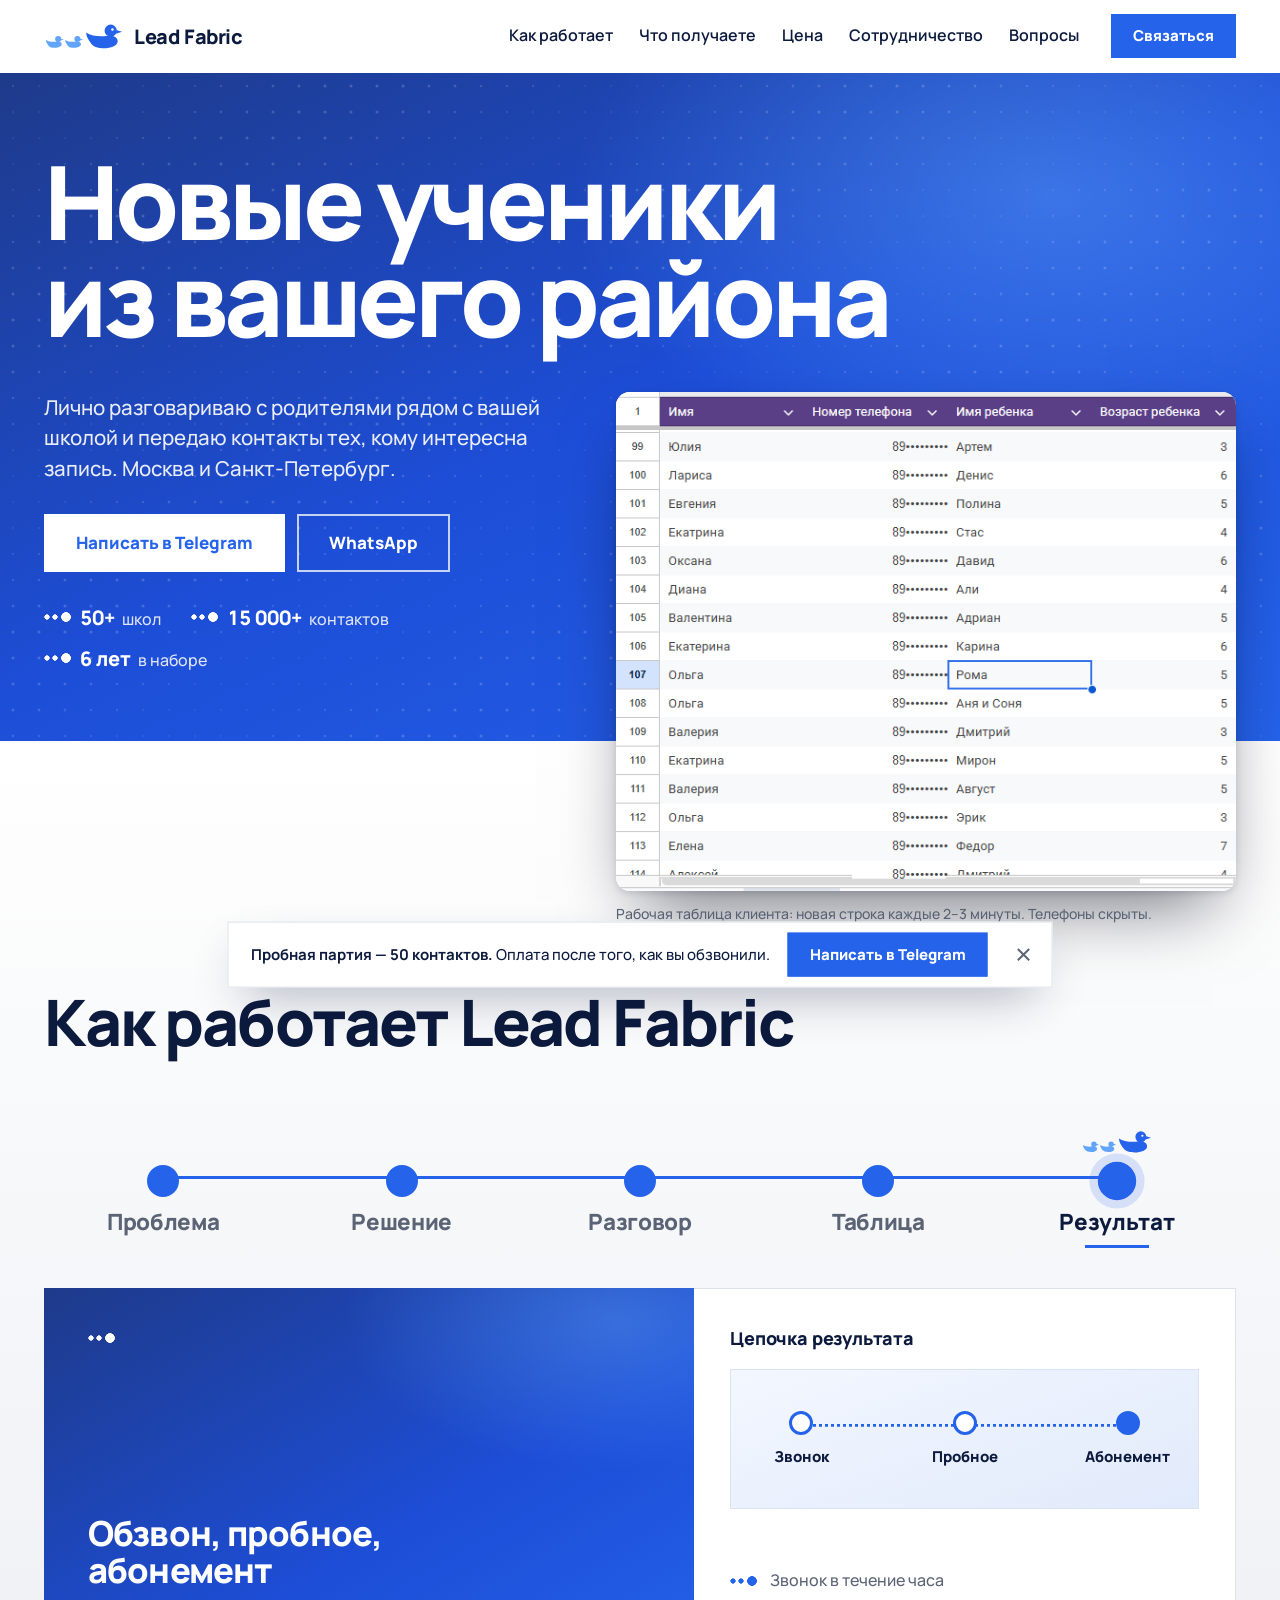
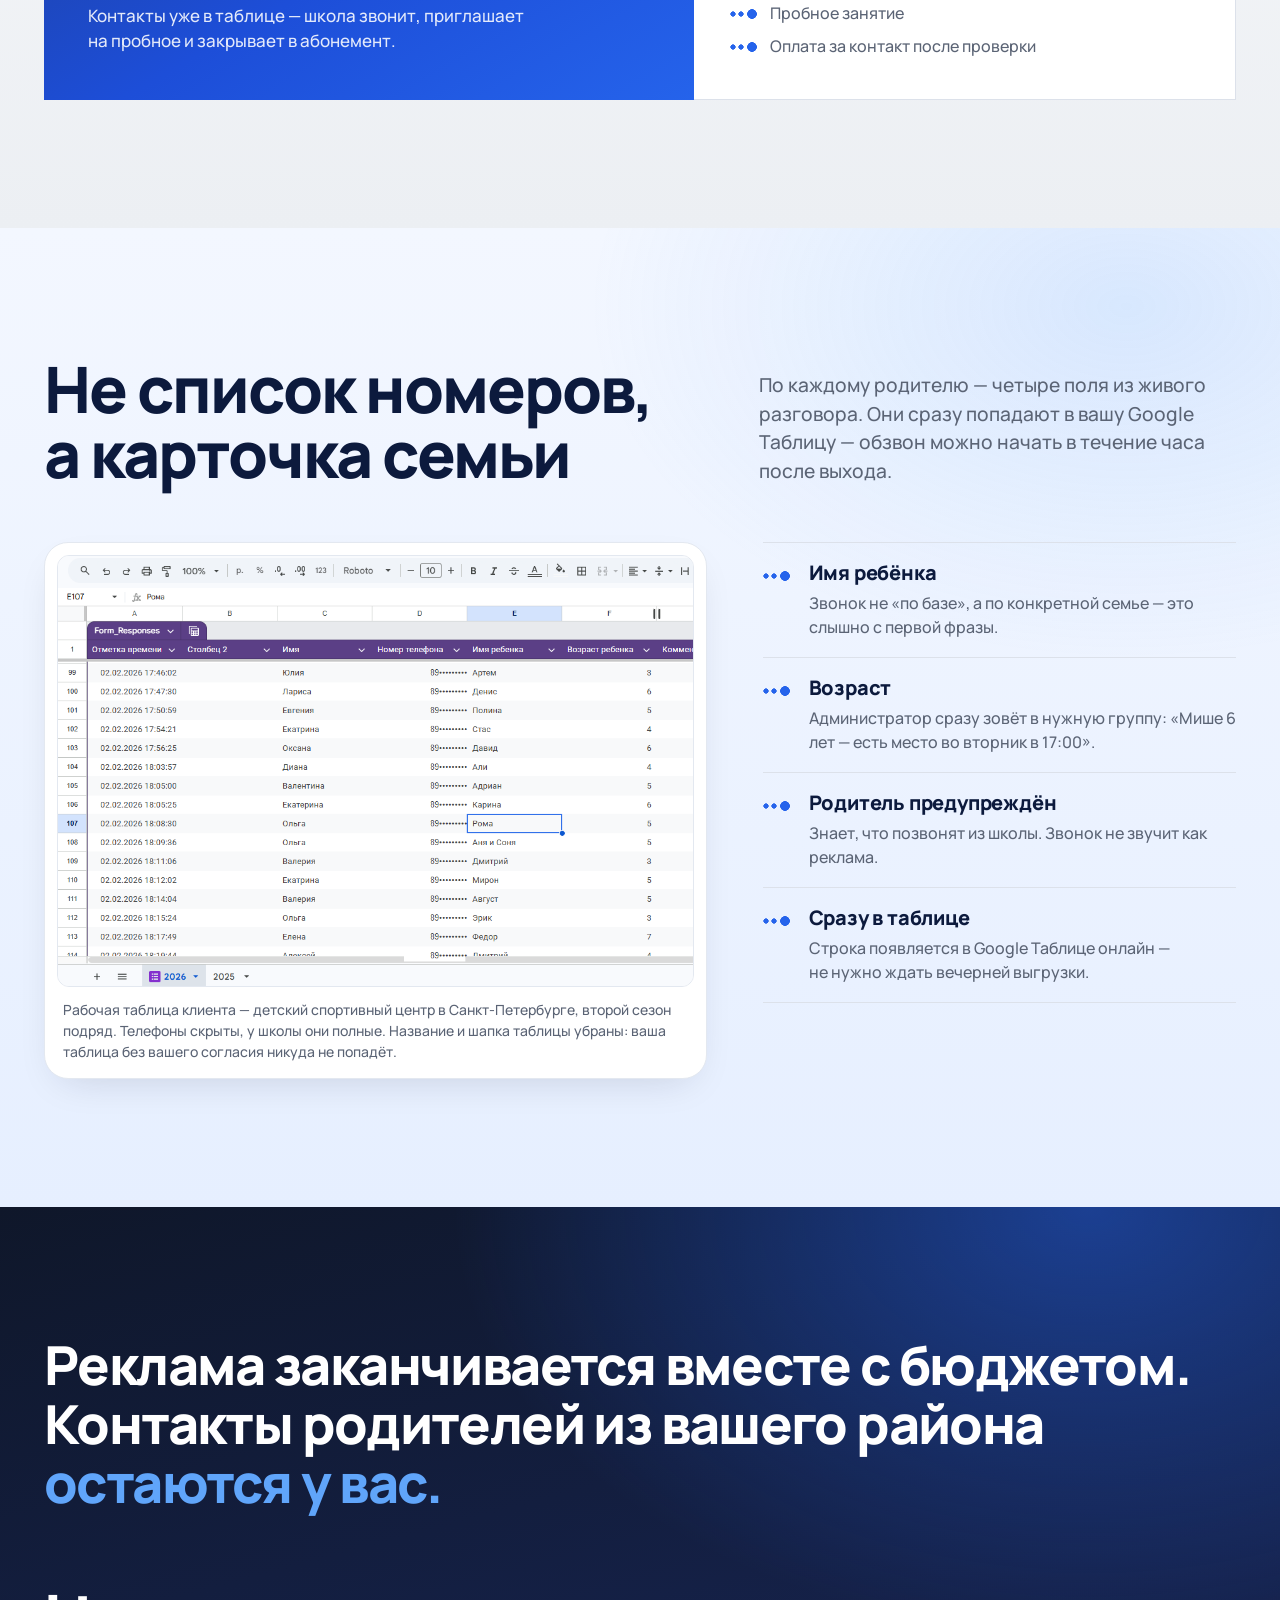
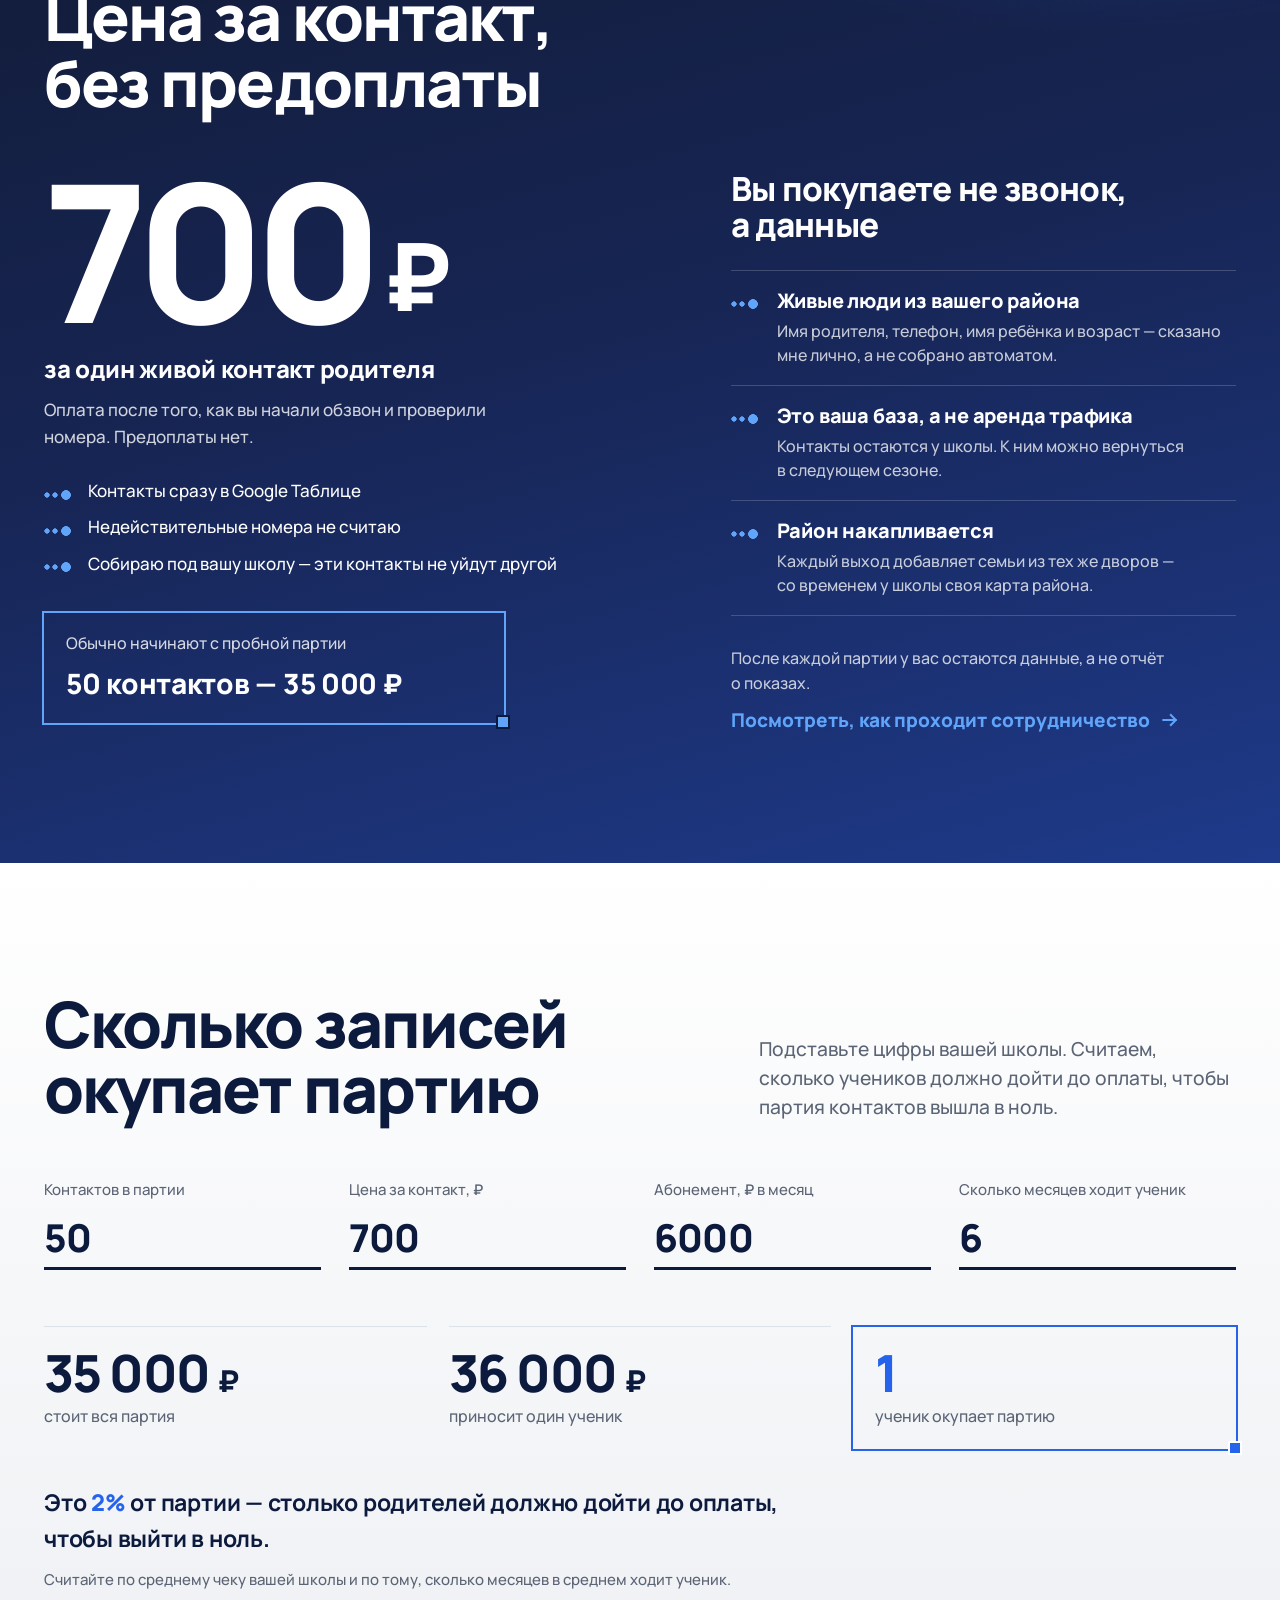
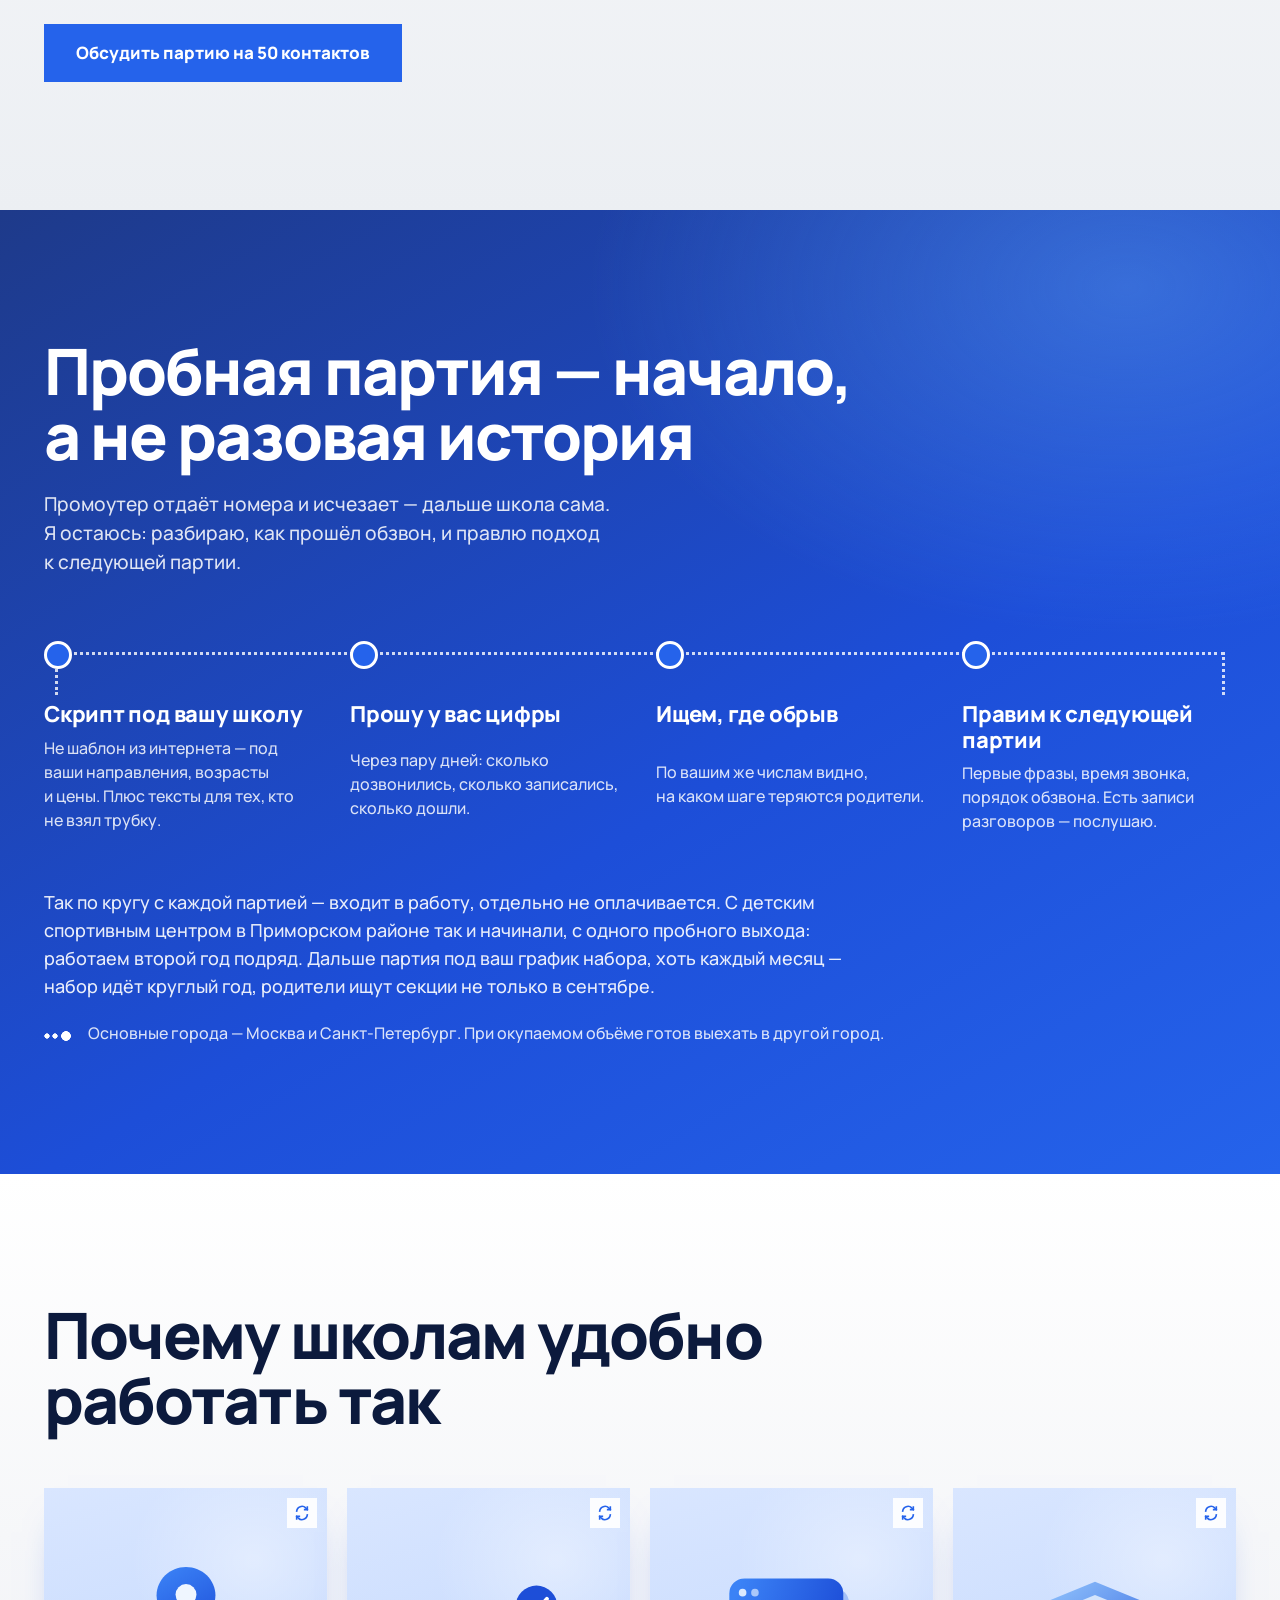
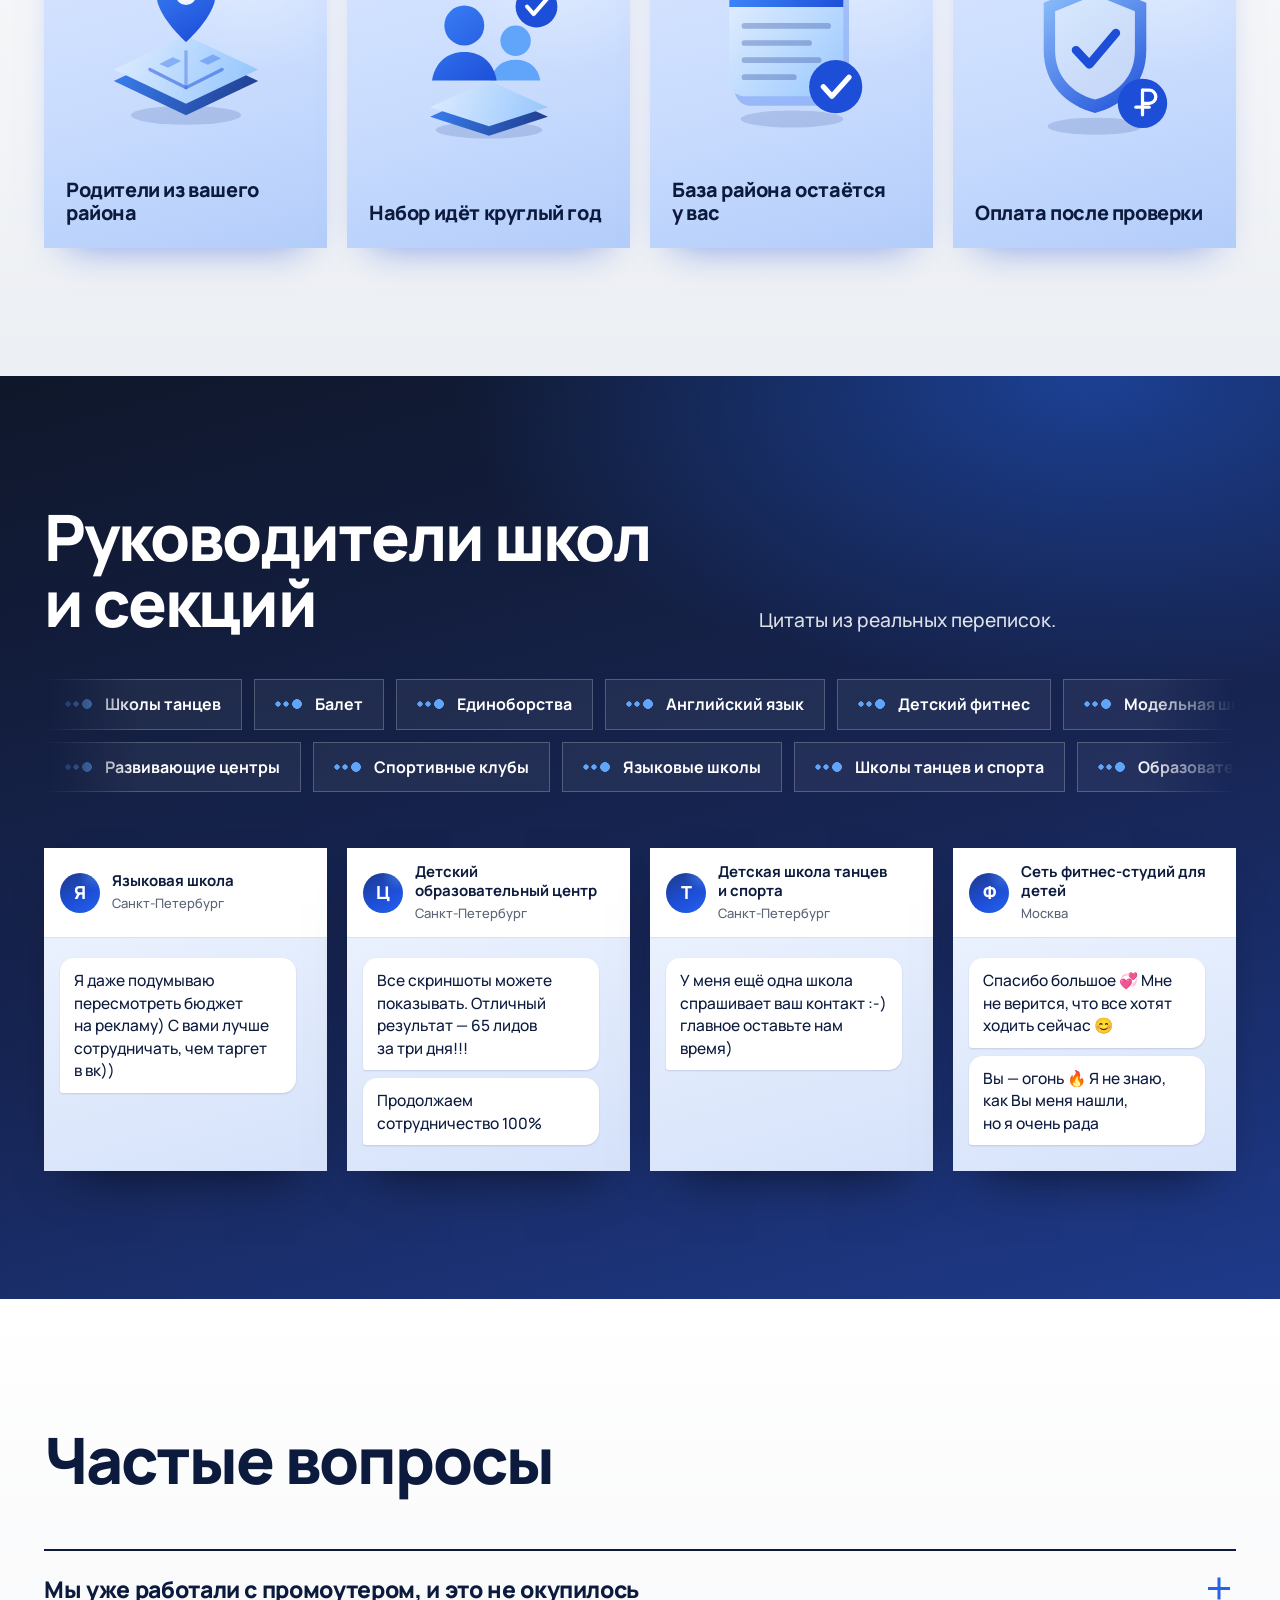
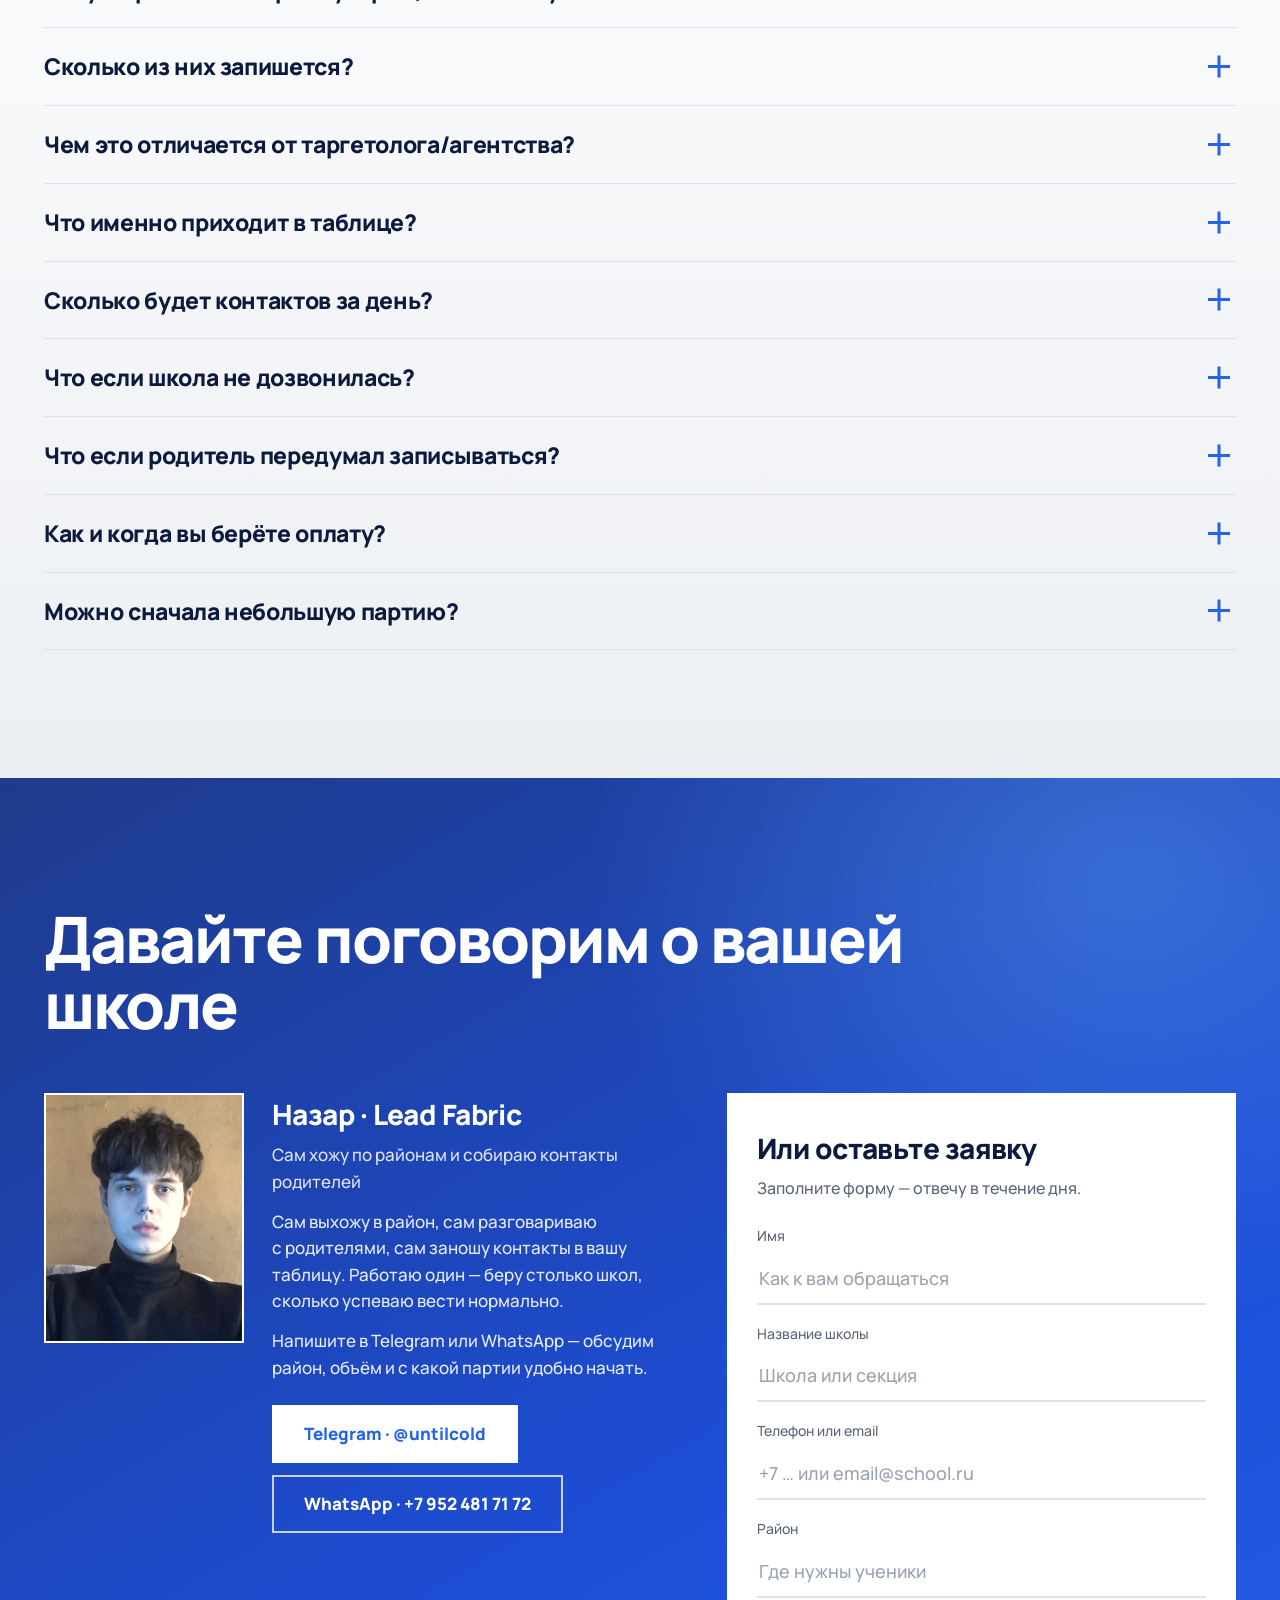
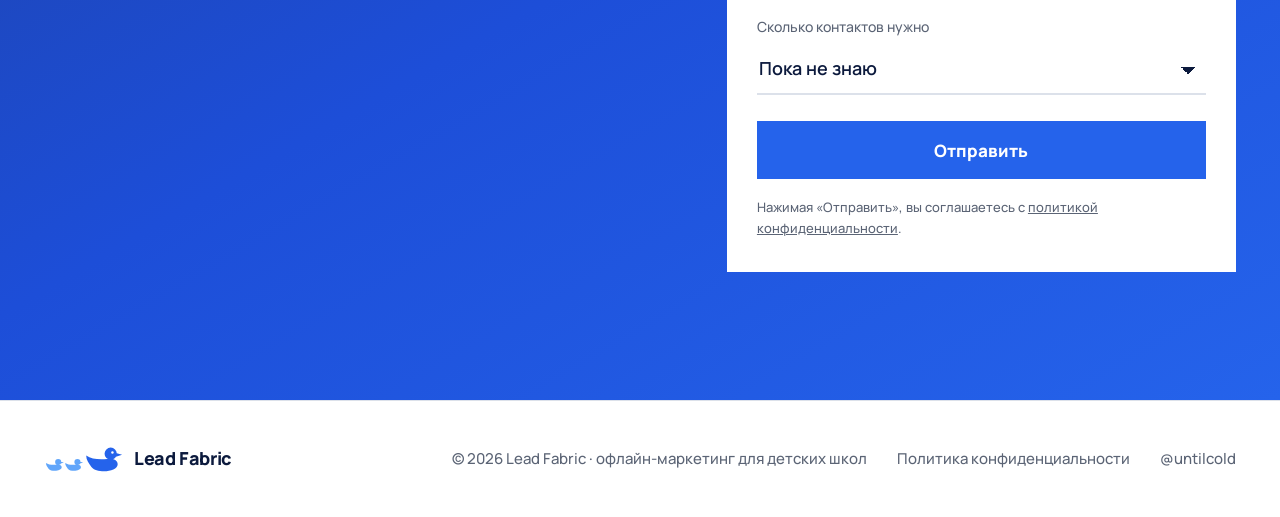
==== commit d3fc3427: "Приёмы: живой фон, блик, набегающие цифры, ленты, фраза с заливкой, плавающая панель" ====
--- a/index.html
+++ b/index.html
@@ -30,7 +30,7 @@
   <link rel="icon" href="favicon.svg" type="image/svg+xml" />
   <link rel="apple-touch-icon" href="favicon.svg" />
   <link rel="preload" href="fonts/manrope-cyrillic-800.woff2" as="font" type="font/woff2" crossorigin />
-  <link rel="stylesheet" href="styles.css?v=202610042332" />
+  <link rel="stylesheet" href="styles.css?v=202610042357" />
   <!-- Метка «скрипты работают»: блоки прячутся до появления на экране только
        при ней. Если скрипт не загрузится, страница останется видна целиком. -->
   <script>document.documentElement.classList.add("js");</script>
@@ -126,8 +126,9 @@
   <main id="top">
     <!-- ============ первый экран ============ -->
     <section class="hero f-blue" aria-label="Главный экран">
+      <canvas class="fx-dots" aria-hidden="true"></canvas>
       <div class="wrap hero-in">
-        <h1>Новые ученики из&nbsp;вашего района</h1>
+        <h1>Новые ученики из&nbsp;<span class="fx-sheen">вашего района</span></h1>
         <div class="hero-copy">
           <p class="hero-lead">Лично разговариваю с&nbsp;родителями рядом с&nbsp;вашей школой и&nbsp;передаю контакты тех, кому интересна запись. Москва и&nbsp;Санкт-Петербург.</p>
           <div class="actions">
@@ -135,9 +136,9 @@
             <a class="btn btn-line" href="https://wa.me/79524817172" target="_blank" rel="noopener">WhatsApp</a>
           </div>
           <ul class="stats">
-            <li><b>50+</b> школ</li>
-            <li><b>15 000+</b> контактов</li>
-            <li><b>6 лет</b> в наборе</li>
+            <li><b data-count="50">50+</b> школ</li>
+            <li><b data-count="15000">15 000+</b> контактов</li>
+            <li><b data-count="6">6 лет</b> в наборе</li>
           </ul>
         </div>
         <figure class="hero-sheet">
@@ -288,6 +289,8 @@
     <!-- ============ цена ============ -->
     <section class="sec f-ink" id="price">
       <div class="wrap">
+        <!-- фраза заливается цветом слово за словом, пока её листают -->
+        <p class="fx-fill">Реклама заканчивается вместе с&nbsp;бюджетом. Контакты родителей из&nbsp;вашего района <span class="acc">остаются у&nbsp;вас.</span></p>
         <h2 class="rv">Цена за&nbsp;контакт, без&nbsp;предоплаты</h2>
         <div class="price">
           <div class="price-main rv">
@@ -310,7 +313,7 @@
               <li><strong>Район накапливается</strong><span>Каждый выход добавляет семьи из&nbsp;тех&nbsp;же дворов — со&nbsp;временем у&nbsp;школы своя карта района.</span></li>
             </ul>
             <button class="proc-open" type="button" id="process-open" aria-expanded="false" aria-controls="process-pop">
-              <span class="proc-note">Реклама заканчивается вместе с&nbsp;бюджетом. Здесь после каждой партии у&nbsp;вас остаются данные.</span>
+              <span class="proc-note">После каждой партии у&nbsp;вас остаются данные, а&nbsp;не&nbsp;отчёт о&nbsp;показах.</span>
               <span class="proc-link">Посмотреть, как проходит сотрудничество<svg viewBox="0 0 24 24" width="20" height="20" fill="none" stroke="currentColor" stroke-width="2.4" stroke-linecap="square" aria-hidden="true"><path d="M4 12h15M13 6l6 6-6 6"/></svg></span>
             </button>
 
@@ -531,6 +534,11 @@
           <p class="lead">Цитаты из&nbsp;реальных переписок.</p>
         </div>
         <!-- Каждый отзыв — отдельное окно переписки: сверху кто пишет, ниже сообщения -->
+        <!-- бегущие ленты: какие школы уже набирали учеников так -->
+        <div class="fx-marquee" aria-label="С кем работаю">
+          <div class="fx-row"><div class="fx-track"><span>Школы танцев</span><span>Балет</span><span>Единоборства</span><span>Английский язык</span><span>Детский фитнес</span><span>Модельная школа</span></div></div>
+          <div class="fx-row fx-rev"><div class="fx-track"><span>Развивающие центры</span><span>Спортивные клубы</span><span>Языковые школы</span><span>Школы танцев и спорта</span><span>Образовательные центры</span></div></div>
+        </div>
         <div class="reviews">
           <article class="review rv">
             <div class="review-head"><span class="ava" aria-hidden="true">Я</span><div><b>Языковая школа</b><span>Санкт-Петербург</span></div></div>
@@ -668,10 +676,17 @@
     </div>
   </footer>
 
+  <!-- плавающая панель на компьютере: появляется после первого экрана, прячется у контактов, закрывается крестиком -->
+  <div class="fx-bar" id="fx-bar" hidden>
+    <span class="fx-bar-text"><b>Пробная партия — 50 контактов.</b> Оплата после того, как вы обзвонили.</span>
+    <a class="btn btn-sm" href="https://t.me/untilcold" target="_blank" rel="noopener">Написать в Telegram</a>
+    <button class="fx-bar-x" type="button" aria-label="Скрыть"><span></span><span></span></button>
+  </div>
+
   <div class="mobile-cta" id="mobile-cta">
     <a class="btn" href="https://t.me/untilcold" target="_blank" rel="noopener">Написать в Telegram</a>
   </div>
 
-  <script src="script.js?v=202610042332"></script>
+  <script src="script.js?v=202610042357"></script>
 </body>
 </html>
--- a/styles.css
+++ b/styles.css
@@ -575,6 +575,68 @@
 .js .rv { opacity: 0; transform: translateY(20px); transition: opacity .6s ease var(--d, 0s), transform .75s var(--ease-out) var(--d, 0s); }
 .js .rv.is-in { opacity: 1; transform: none; }
 
+/* ================= ПРИЁМЫ (набор «заморочек», 04.10.2026) =================
+   Живой фон из точек, блик по словам, набегающие цифры, бегущие ленты,
+   фраза с заливкой при прокрутке, плавающая панель на компьютере, шапка с размытием.
+   Всё честное: никаких поддельных курсоров «посетителей» и окон-ловушек. */
+
+/* 1. живой фон из точек — холст под первым экраном */
+.hero { position: relative; isolation: isolate; }
+.fx-dots { position: absolute; inset: 0; z-index: -1; width: 100%; height: 100%; pointer-events: none; }
+
+/* 2. блик по словам: светлая полоса раз в несколько секунд пробегает по тексту */
+.fx-sheen {
+  background: linear-gradient(100deg, #ffffff 0%, #ffffff 40%, #bfdbfe 50%, #ffffff 60%, #ffffff 100%);
+  background-size: 250% 100%; background-position: 100% 0;
+  -webkit-background-clip: text; background-clip: text; -webkit-text-fill-color: transparent;
+  animation: sheen 6s ease-in-out 1.2s infinite;
+}
+@keyframes sheen { 0% { background-position: 100% 0; } 35%, 100% { background-position: 0% 0; } }
+
+/* 3. набегающие цифры — без сдвига вёрстки */
+[data-count] { font-variant-numeric: tabular-nums; }
+
+/* 4. бегущие ленты в две стороны, при наведении замирают */
+.fx-marquee { display: grid; gap: 12px; margin-top: 44px; overflow: hidden; -webkit-mask-image: linear-gradient(90deg, transparent, #000 8%, #000 92%, transparent); mask-image: linear-gradient(90deg, transparent, #000 8%, #000 92%, transparent); }
+.fx-row { display: flex; width: max-content; animation: marquee 48s linear infinite; }
+.fx-rev { animation-direction: reverse; animation-duration: 60s; }
+.fx-track { display: flex; gap: 12px; padding-right: 12px; }
+.fx-track span { display: inline-flex; align-items: center; gap: 12px; padding: 12px 20px; border: 1px solid rgba(255, 255, 255, 0.22); background: rgba(255, 255, 255, 0.06); color: var(--white); font-weight: 700; font-size: 16px; white-space: nowrap; }
+.fx-track span::before { content: ""; width: 28px; height: 12px; background: var(--brood); color: var(--sky); }
+@keyframes marquee { to { transform: translateX(-50%); } }
+@media (hover: hover) and (pointer: fine) { .fx-marquee:hover .fx-row { animation-play-state: paused; } }
+
+/* 5. фраза с заливкой: слова светлеют по мере прокрутки (JS ставит --p от 0 до 1 каждому слову) */
+.fx-fill { max-width: 22em; margin-bottom: 72px; font-size: clamp(30px, 4.2vw, 60px); font-weight: 800; line-height: 1.1; letter-spacing: -0.03em; }
+.fx-fill .w { opacity: calc(0.22 + 0.78 * var(--p, 1)); transition: opacity .15s linear; }
+.f-ink .fx-fill .acc { color: var(--sky); }
+
+/* 6. плавающая панель на компьютере */
+.fx-bar {
+  position: fixed; left: 50%; bottom: 18px; z-index: 55; display: flex; align-items: center; gap: 18px;
+  padding: 10px 10px 10px 22px; background: var(--white); color: var(--ink); border: 1px solid var(--line);
+  box-shadow: 0 20px 50px -18px rgba(12, 26, 61, 0.45); transform: translate(-50%, 160%); transition: transform .4s var(--ease-out);
+}
+.fx-bar.is-on { transform: translate(-50%, 0); }
+.fx-bar[hidden] { display: none; }
+.fx-bar-text { font-size: 15px; white-space: nowrap; }
+.fx-bar .btn { flex: none; white-space: nowrap; }
+.fx-bar-x { position: relative; flex: none; width: 36px; height: 36px; border: 0; background: none; cursor: pointer; }
+.fx-bar-x span { position: absolute; left: 10px; right: 10px; top: 17px; height: 2px; background: var(--gray); transform: rotate(45deg); }
+.fx-bar-x span + span { transform: rotate(-45deg); }
+@media (max-width: 899px) { .fx-bar { display: none !important; } }
+
+/* 7. шапка с размытием — только на компьютере (на телефоне размытие тормозит прокрутку) */
+@media (hover: hover) and (pointer: fine) {
+  .top { background: rgba(255, 255, 255, 0.93); -webkit-backdrop-filter: saturate(1.4) blur(14px); backdrop-filter: saturate(1.4) blur(14px); }
+}
+
+@media (prefers-reduced-motion: reduce) {
+  .fx-sheen { animation: none; -webkit-text-fill-color: currentColor; background: none; }
+  .fx-row { animation: none; }
+  .fx-fill .w { opacity: 1; }
+}
+
 @media (prefers-reduced-motion: reduce) {
   html { scroll-behavior: auto; }
   *, *::before, *::after { transition: none !important; animation: none !important; }
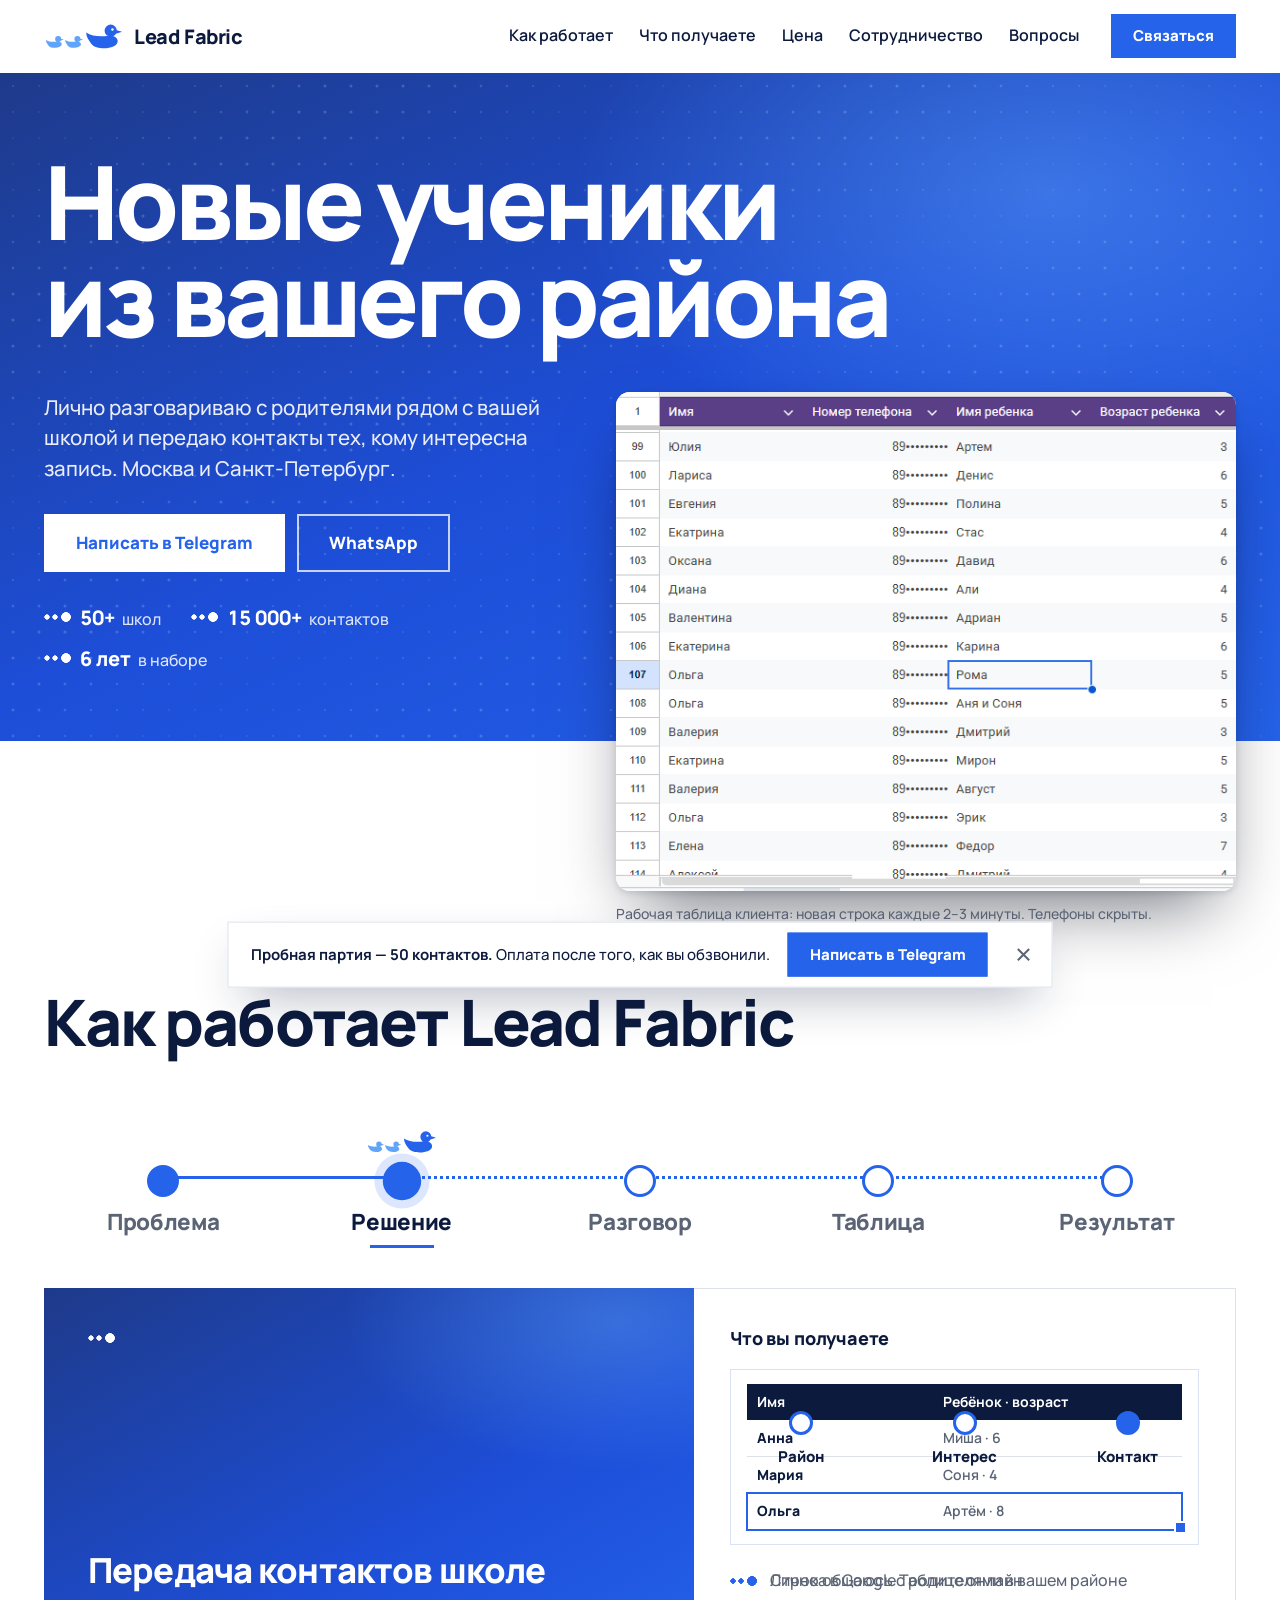
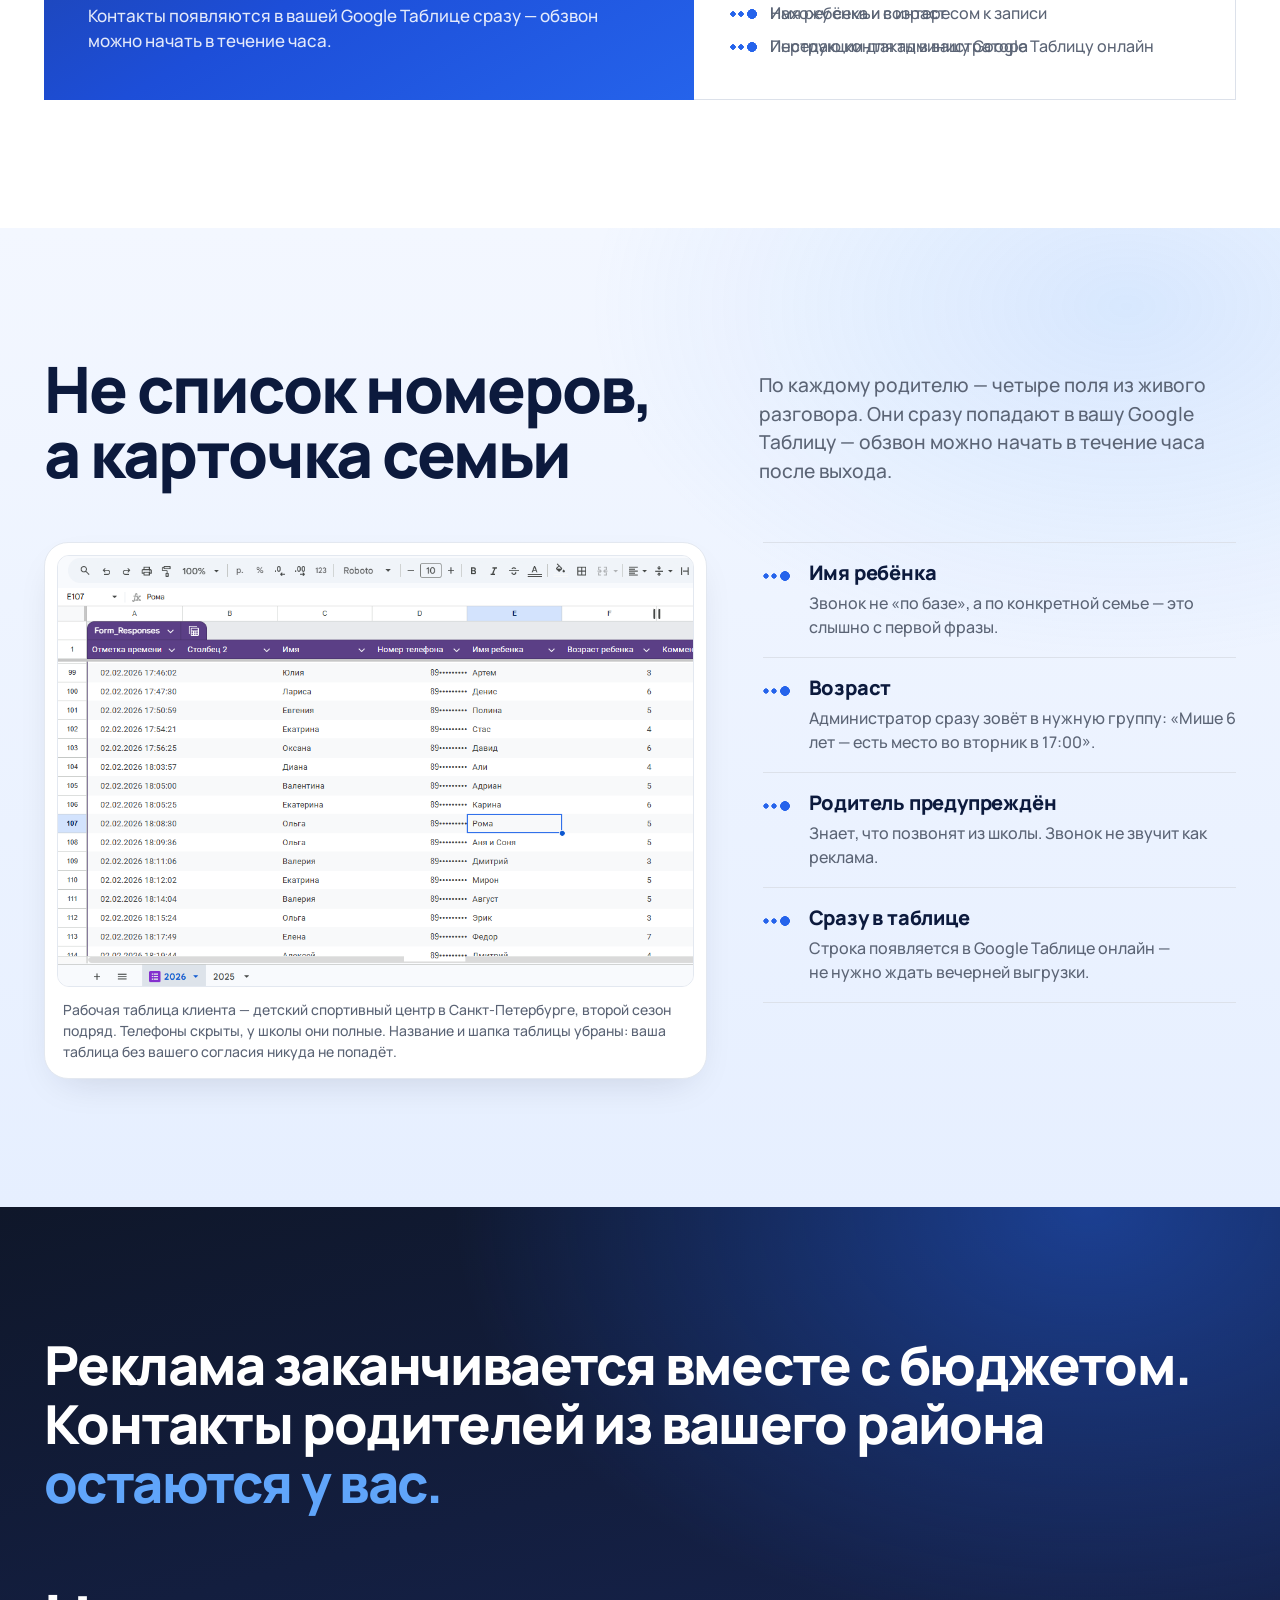
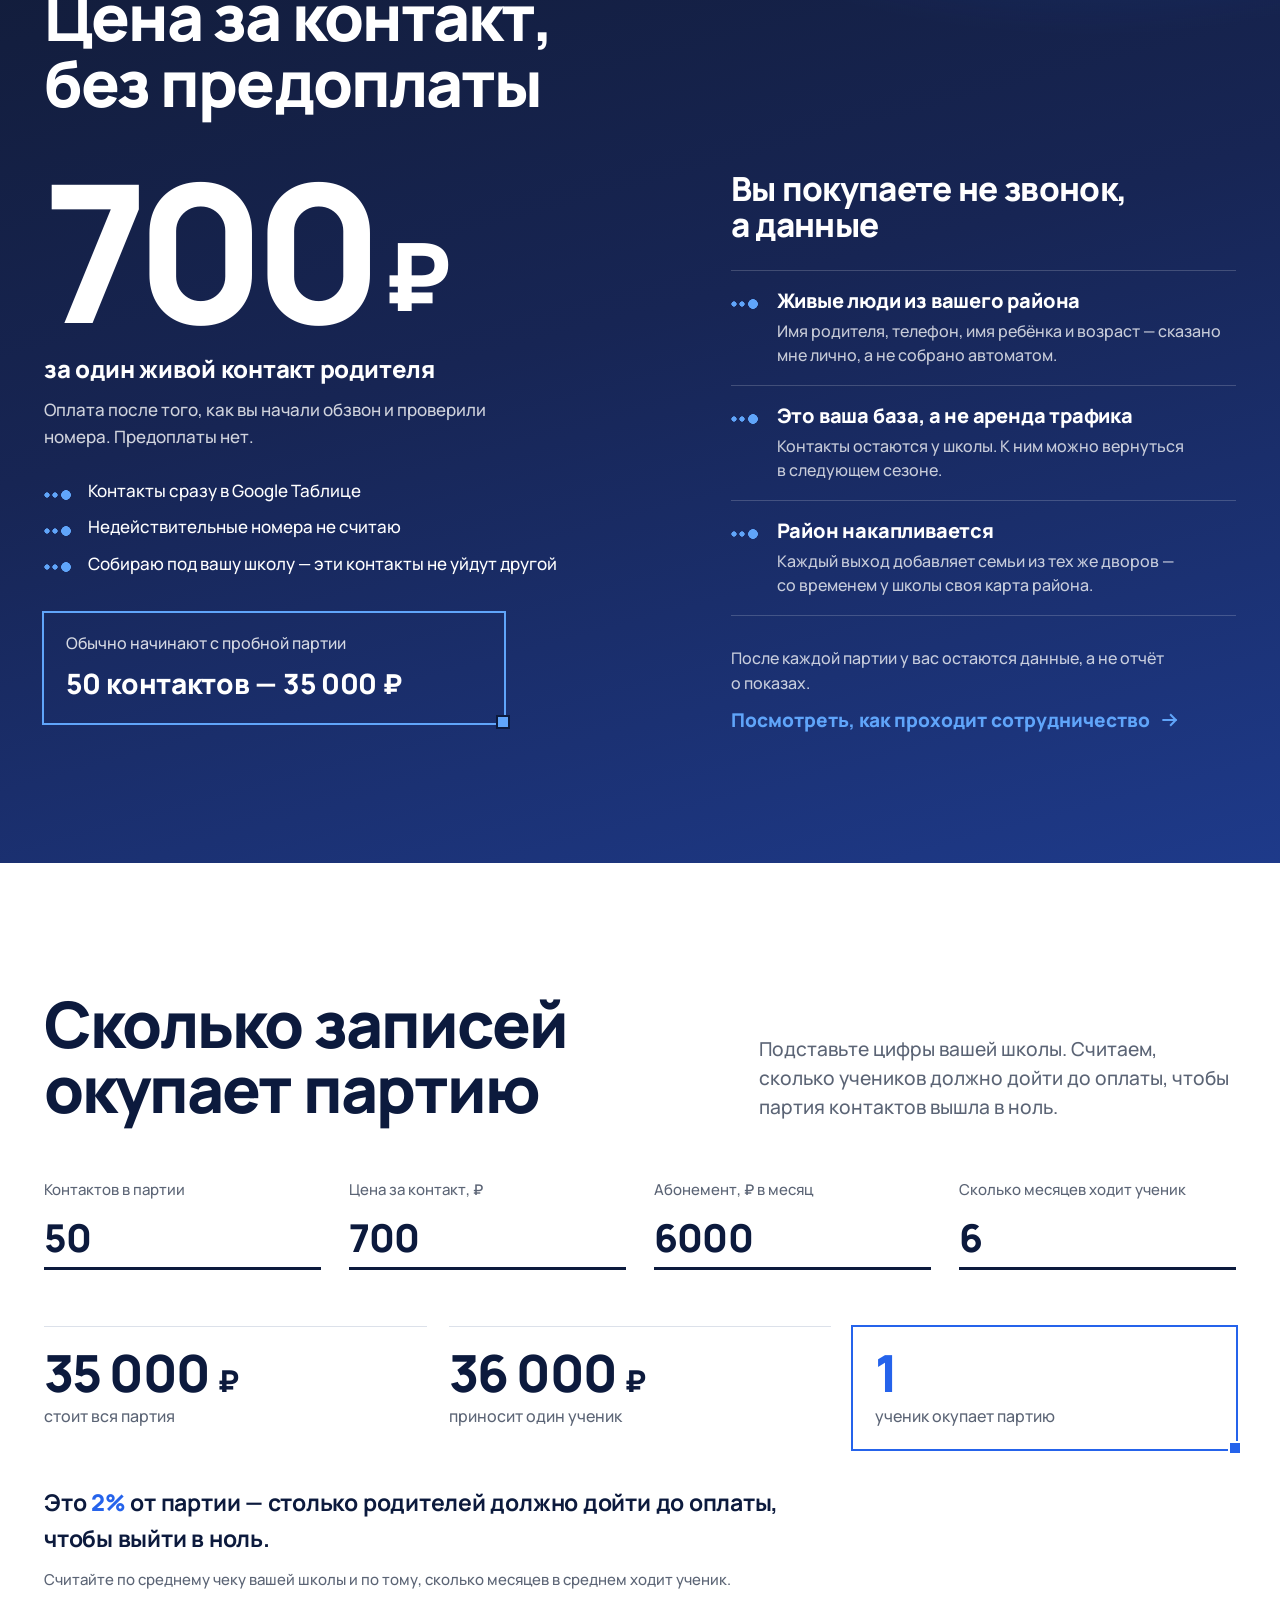
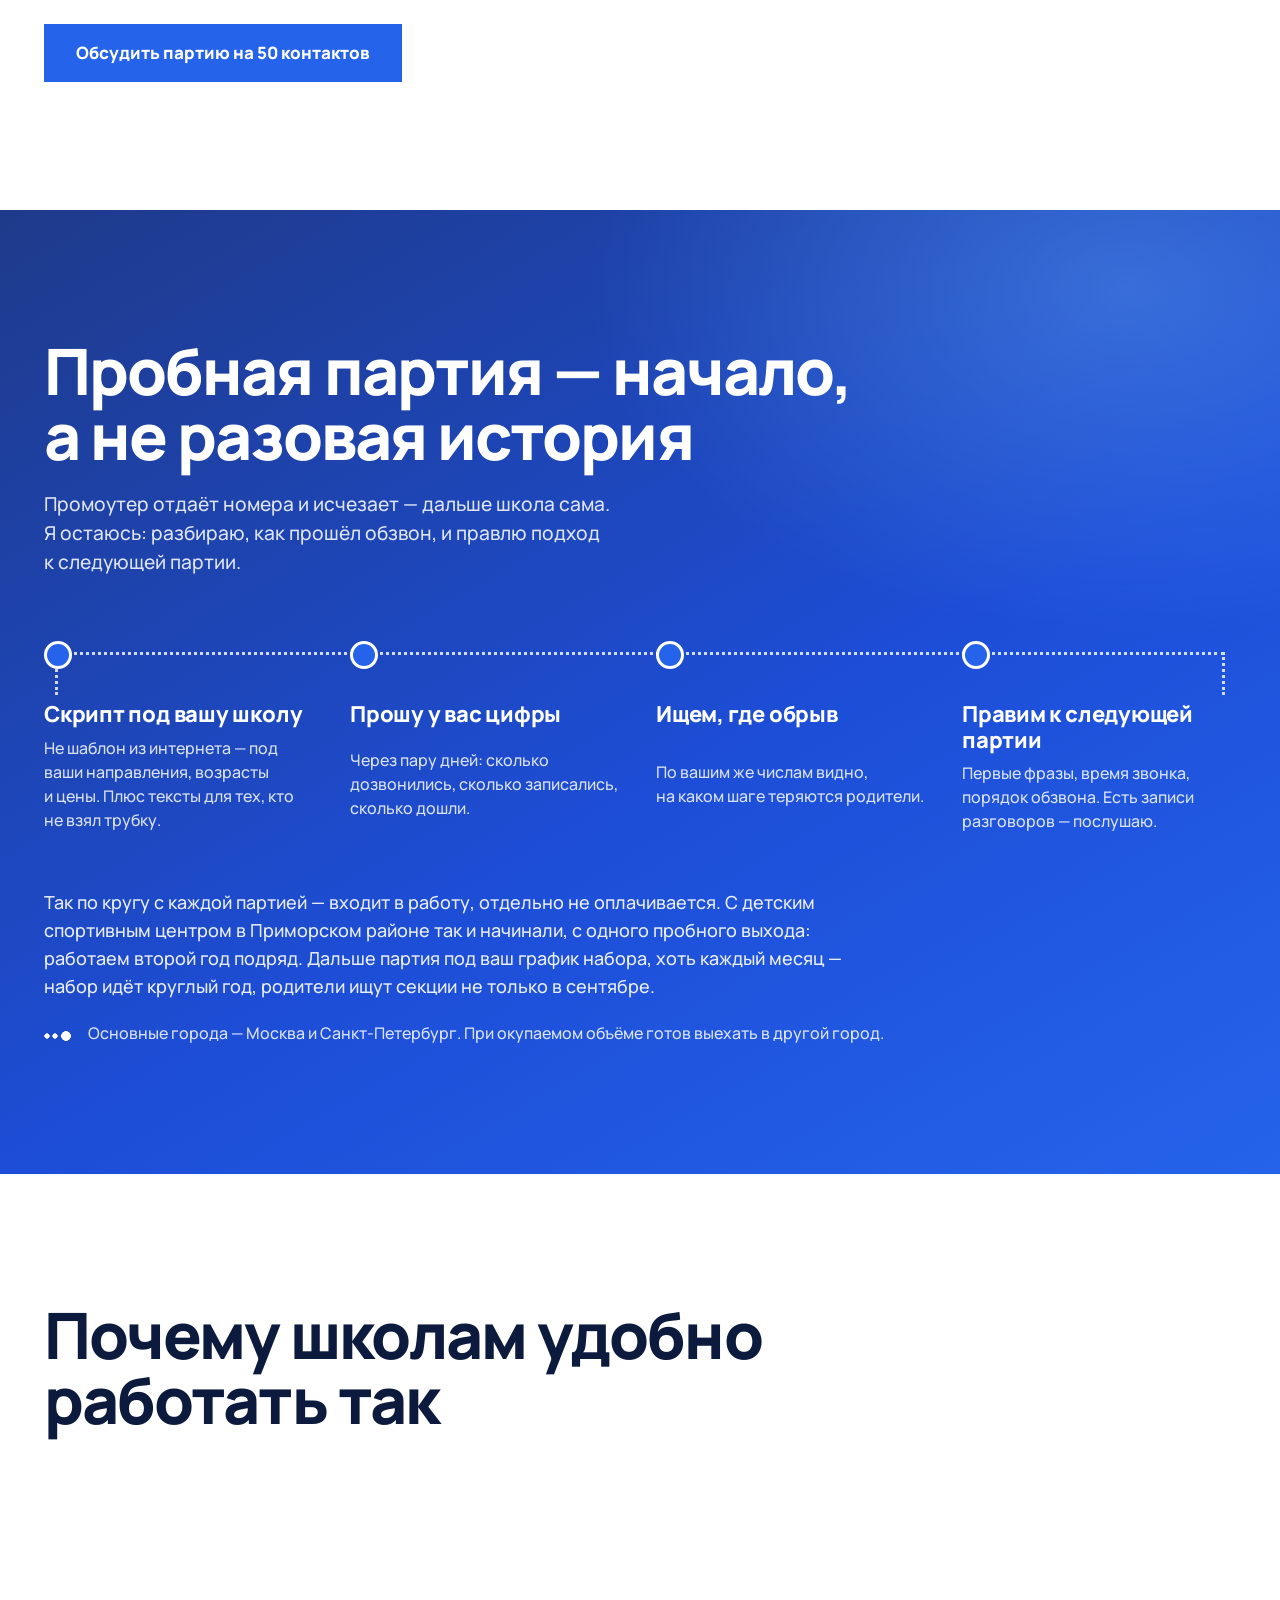
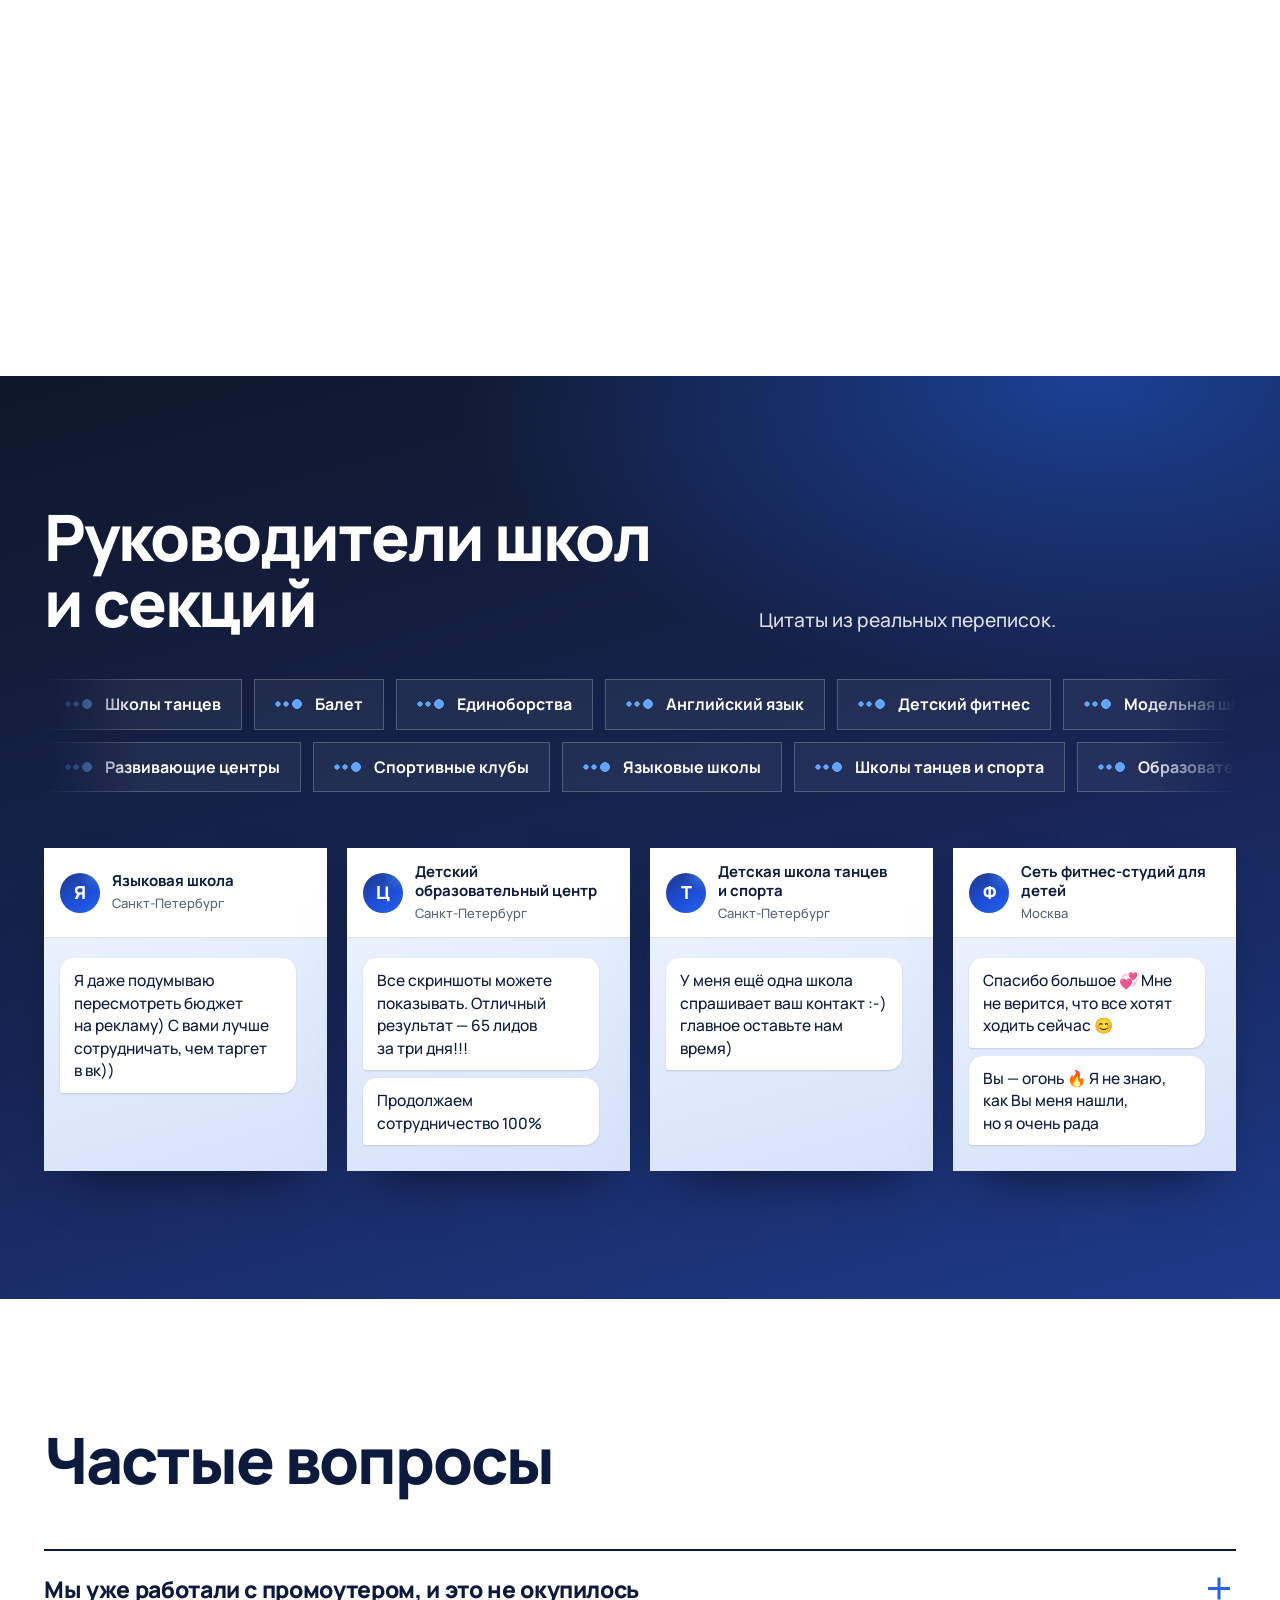
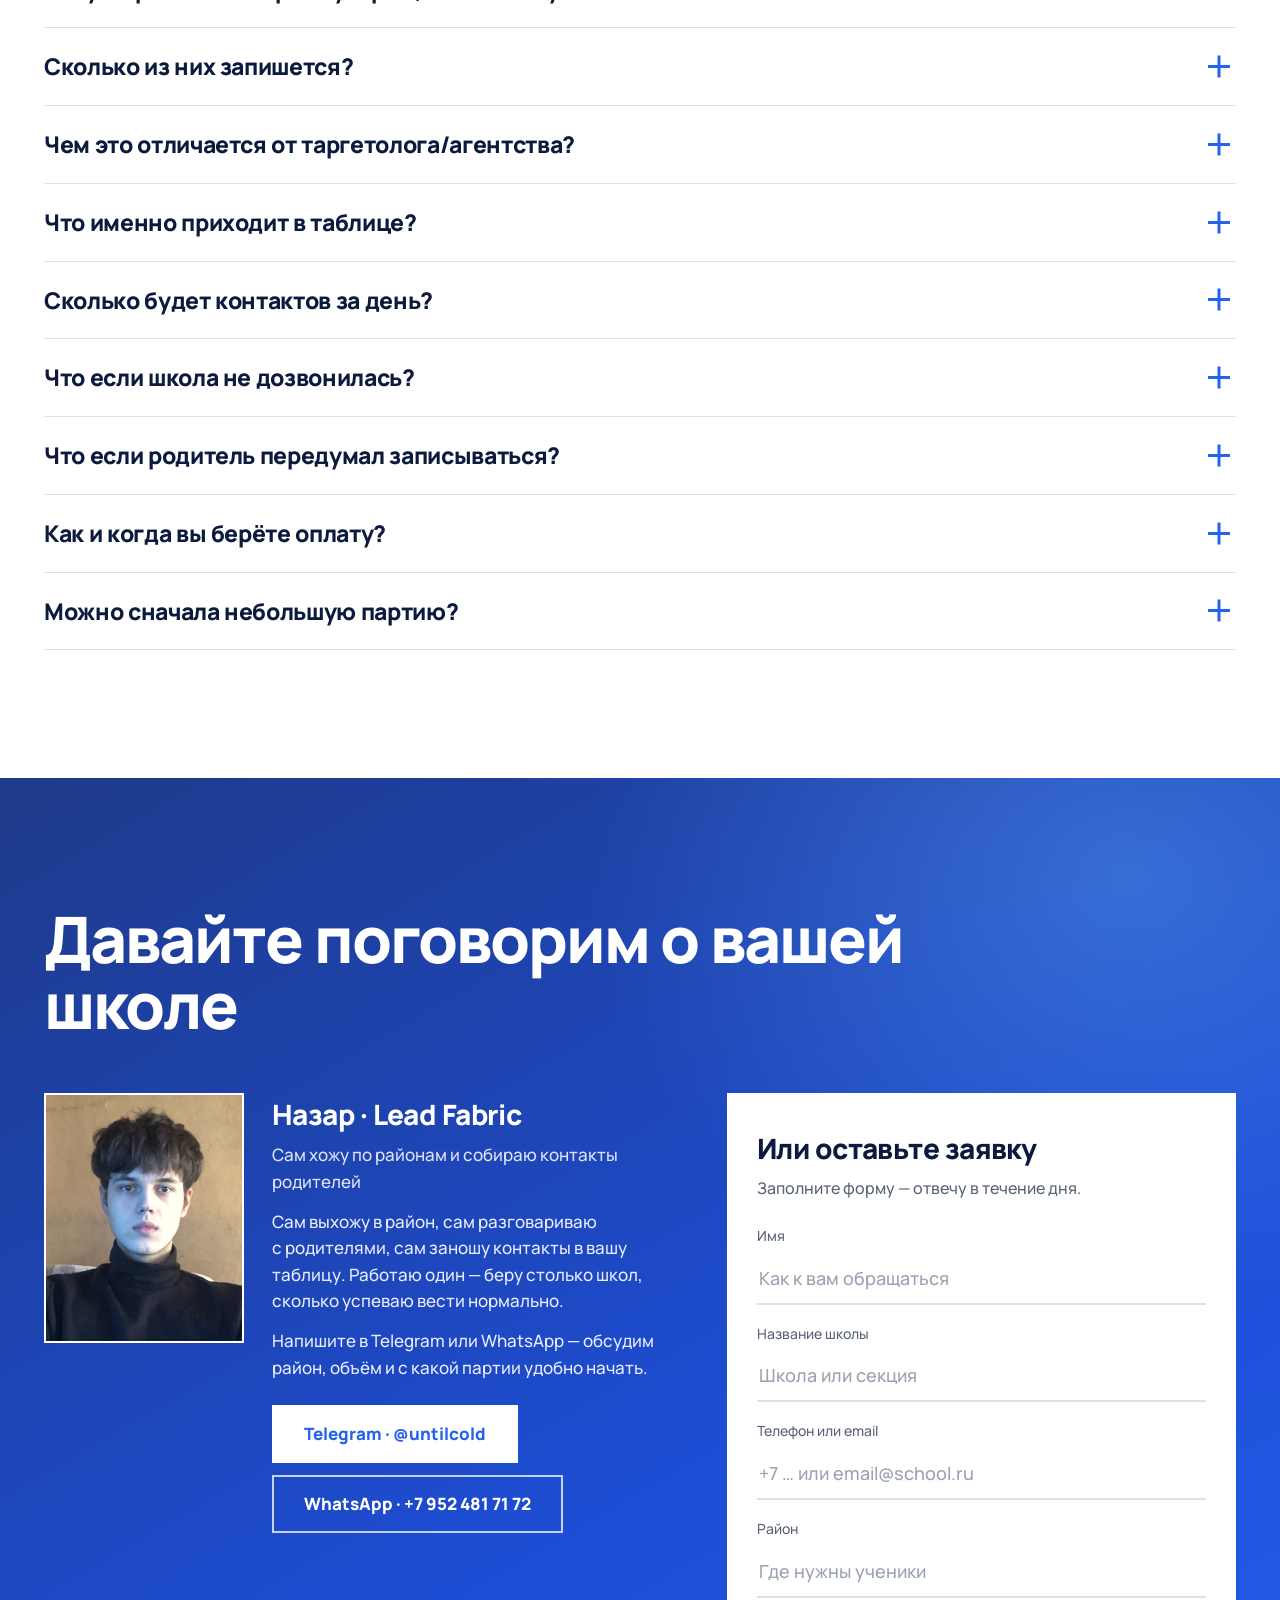
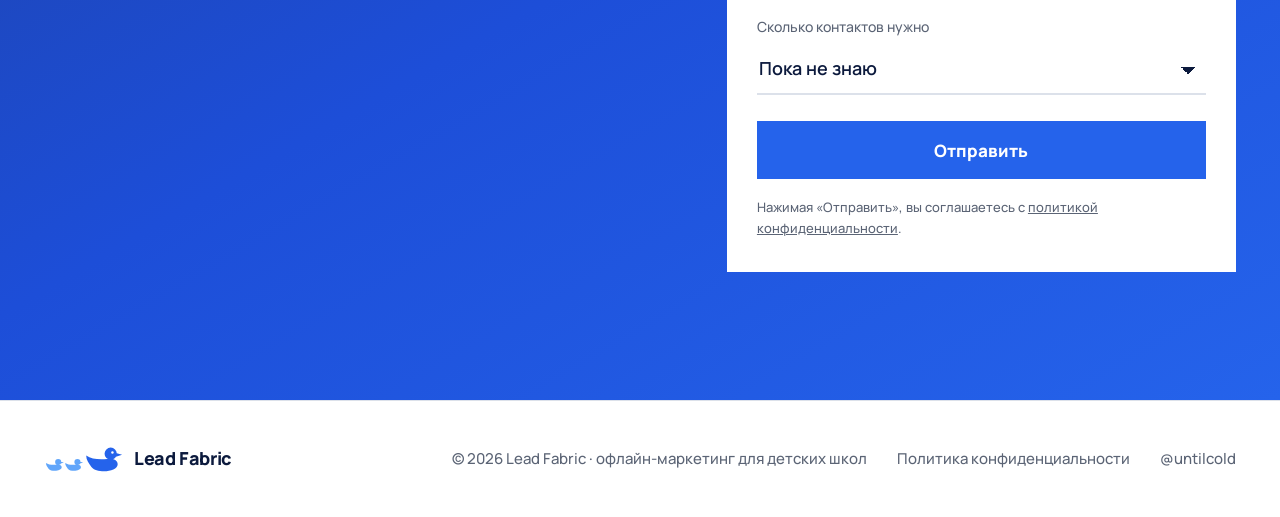
==== commit 28b8bd16: "Белые блоки снова просто белые" ====
--- a/index.html
+++ b/index.html
@@ -30,7 +30,7 @@
   <link rel="icon" href="favicon.svg" type="image/svg+xml" />
   <link rel="apple-touch-icon" href="favicon.svg" />
   <link rel="preload" href="fonts/manrope-cyrillic-800.woff2" as="font" type="font/woff2" crossorigin />
-  <link rel="stylesheet" href="styles.css?v=202610042357" />
+  <link rel="stylesheet" href="styles.css?v=202610050009" />
   <!-- Метка «скрипты работают»: блоки прячутся до появления на экране только
        при ней. Если скрипт не загрузится, страница останется видна целиком. -->
   <script>document.documentElement.classList.add("js");</script>
--- a/styles.css
+++ b/styles.css
@@ -57,8 +57,6 @@
 .sec { padding: 88px 0; }
 @media (min-width: 960px) { .sec { padding: 128px 0; } }
 .sec--line { border-top: 1px solid var(--line); }
-/* белые блоки — лёгкий переход от белого к светло-серому (просьба Назара 04.10) */
-.sec:not(.f-blue):not(.f-ink):not(.f-sky) { background-color: #ffffff; background-image: linear-gradient(180deg, #ffffff 0%, #f6f7f9 45%, #eceff3 100%); }
 .f-blue { background-color: var(--blue); background-image: var(--grad-blue); color: var(--white); }
 .f-ink { background-color: var(--ink); background-image: var(--grad-ink); color: var(--white); }
 /* светло-голубое поле — мягкий переход между синим и белым (по просьбе Назара 04.10) */
